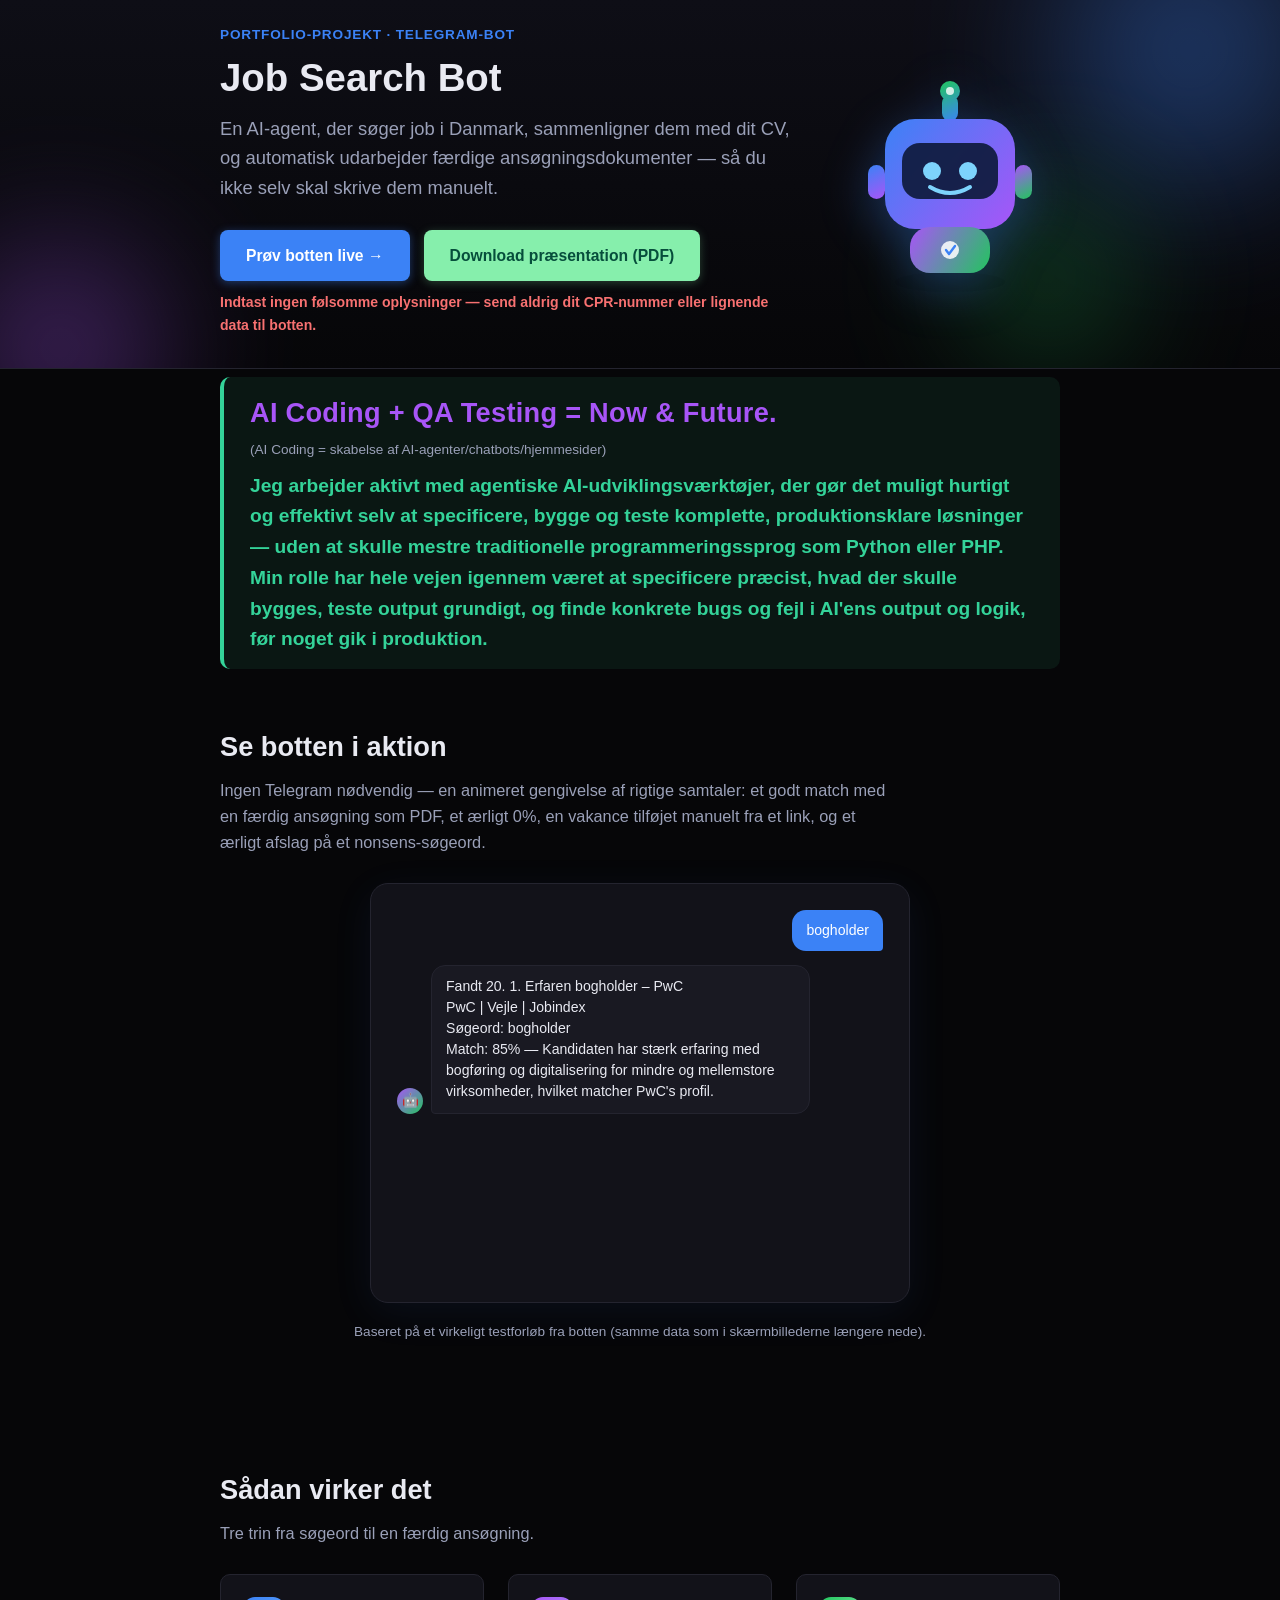
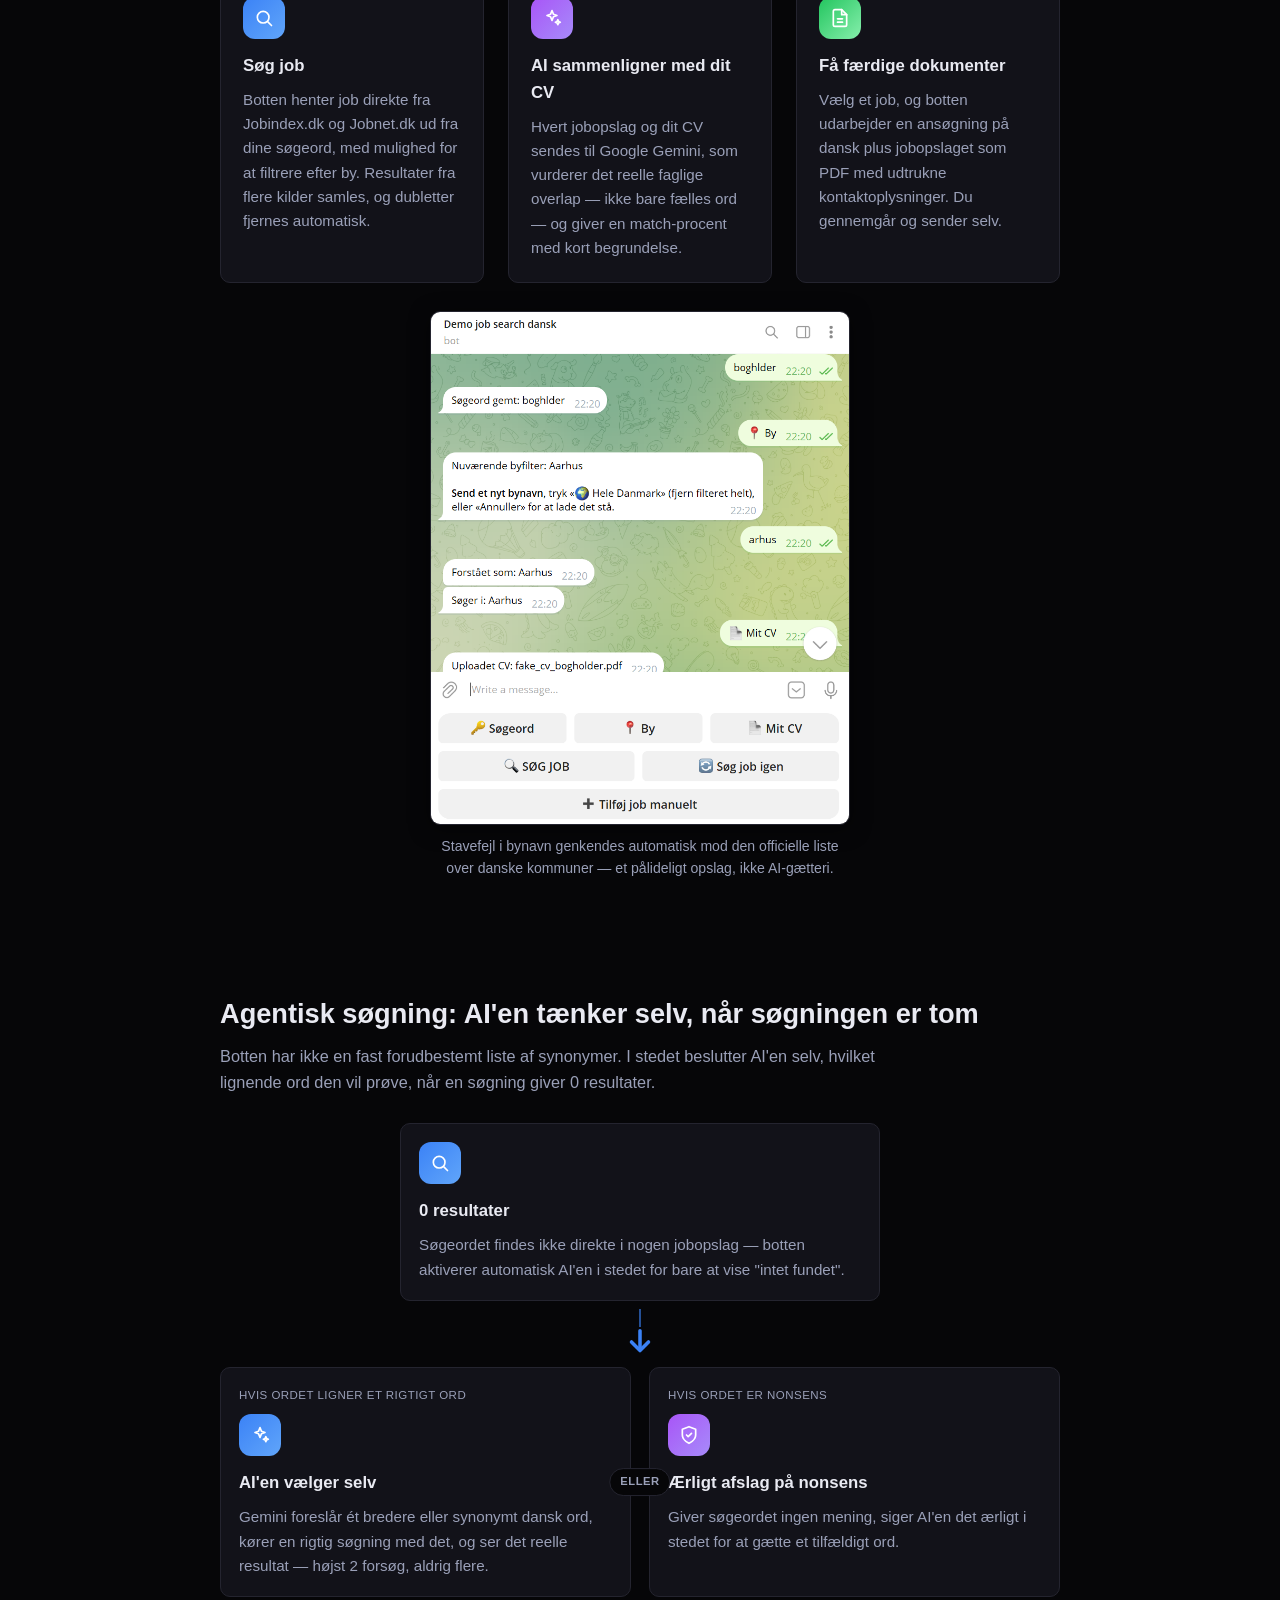
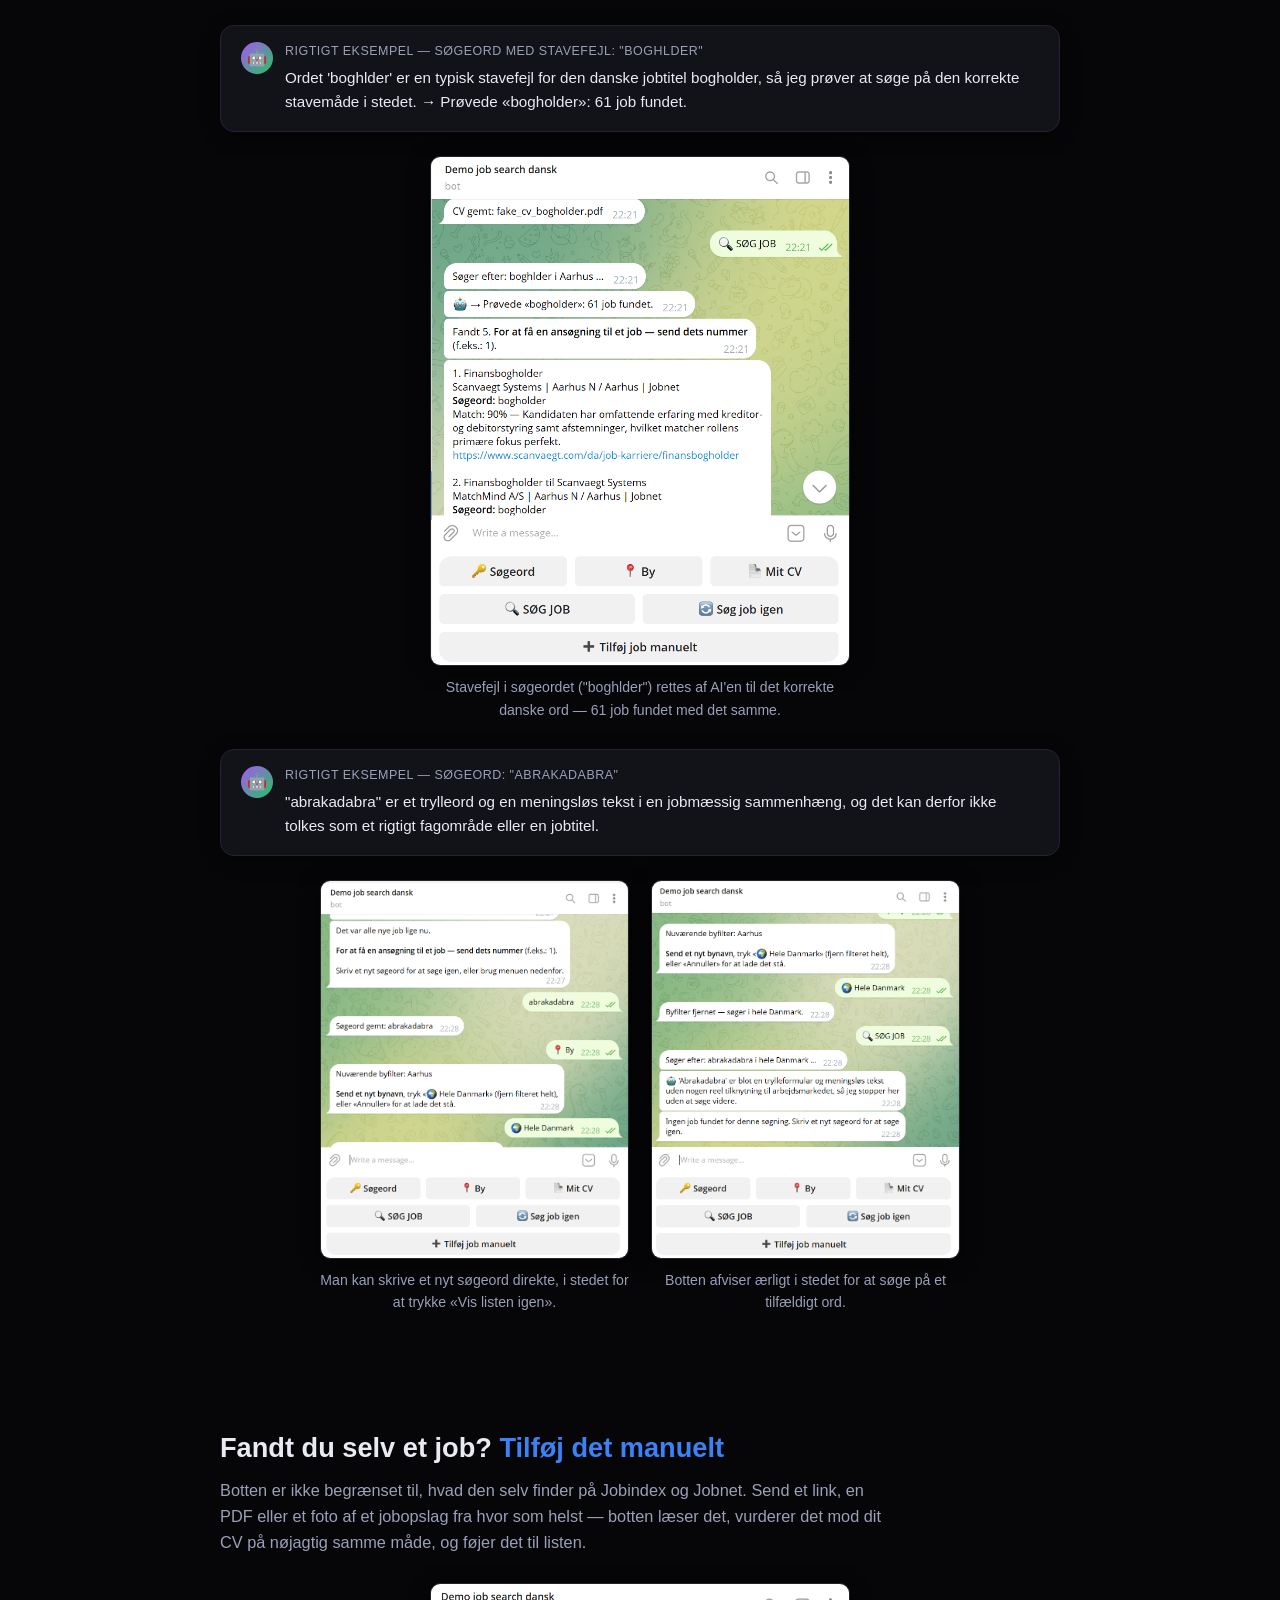
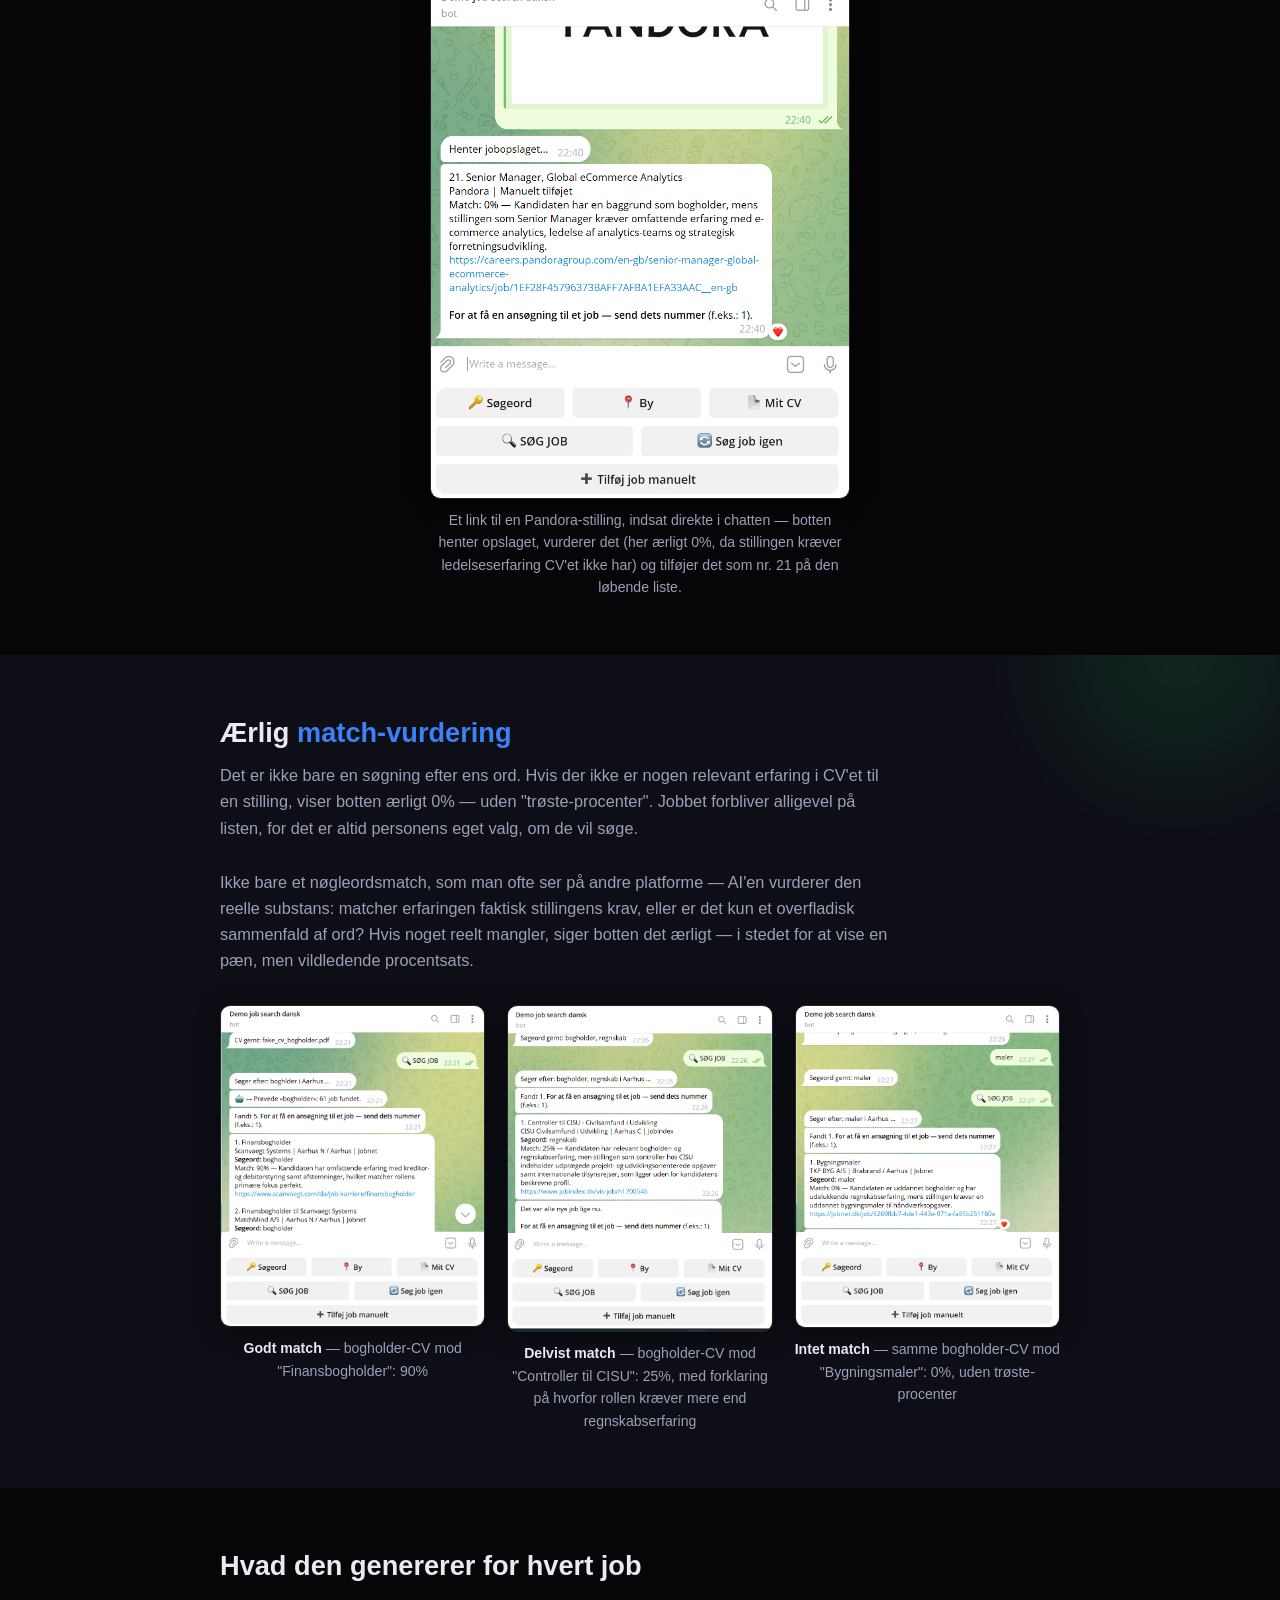
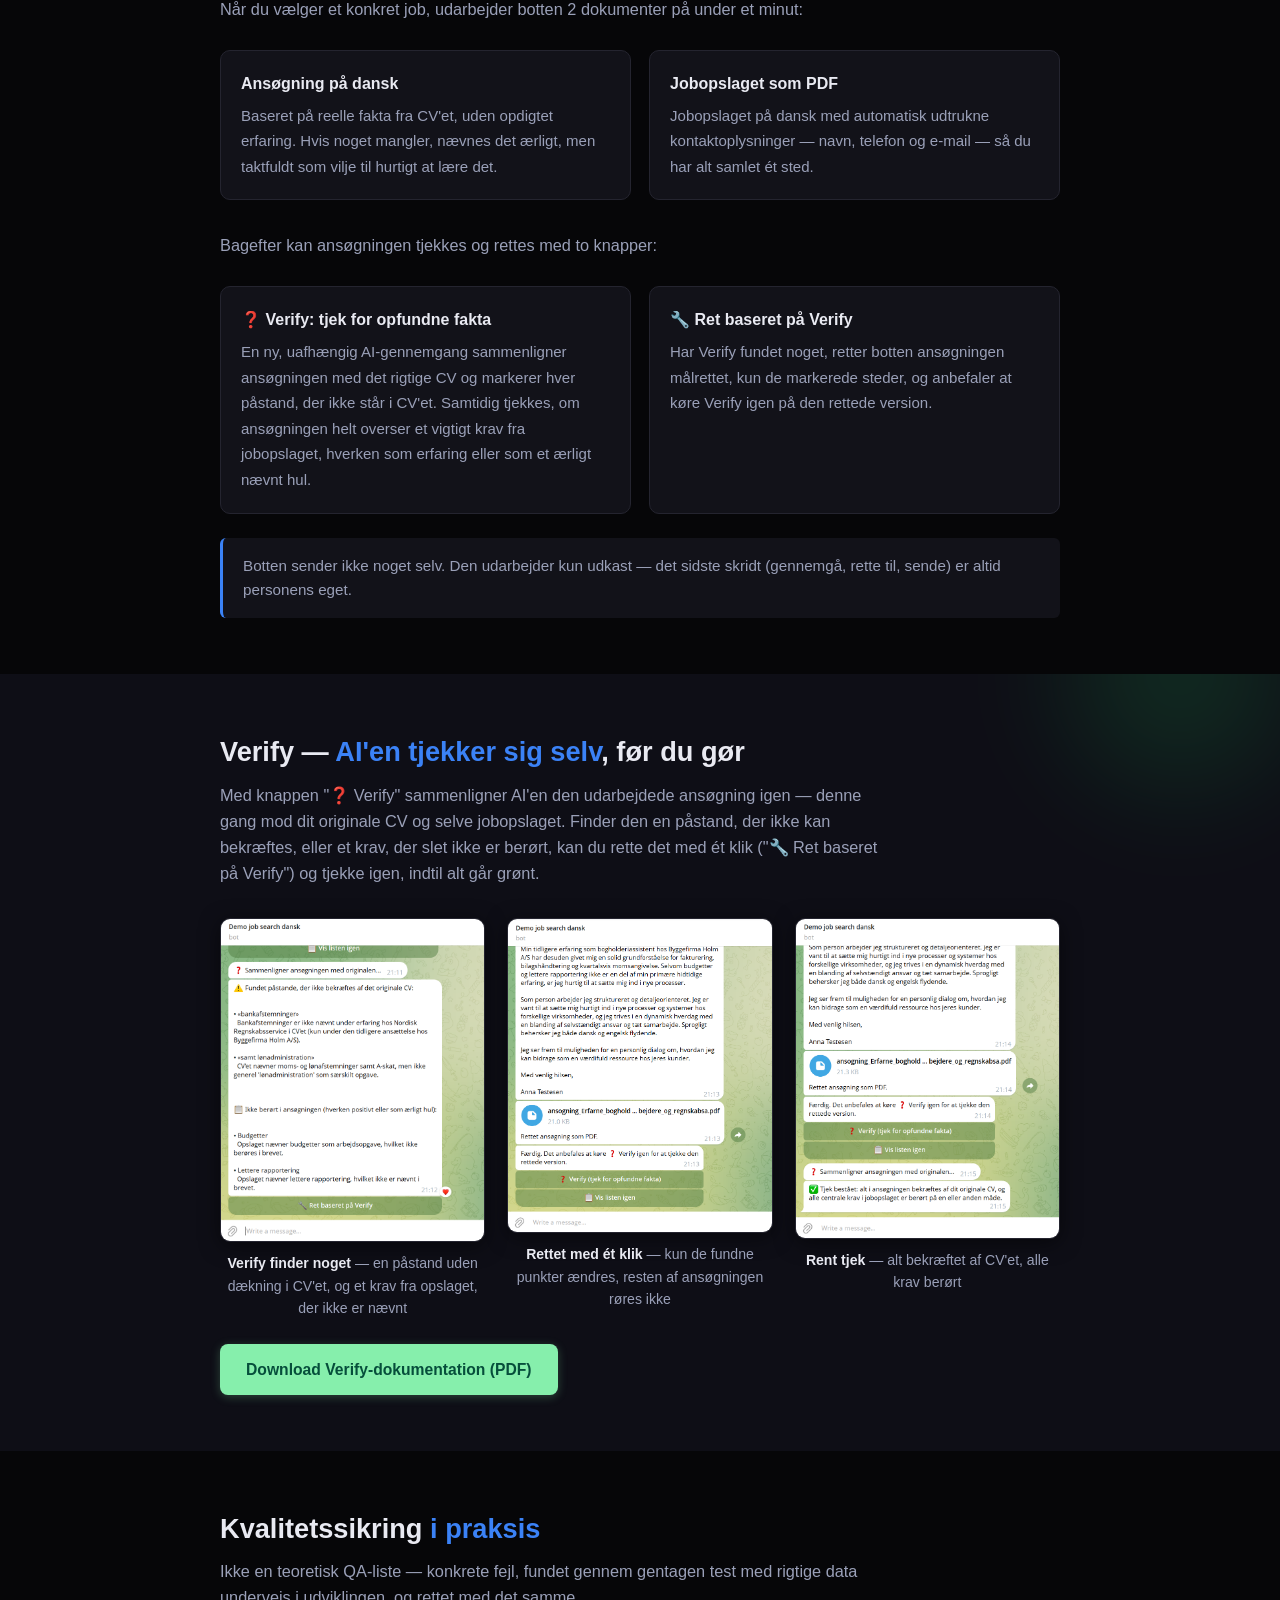
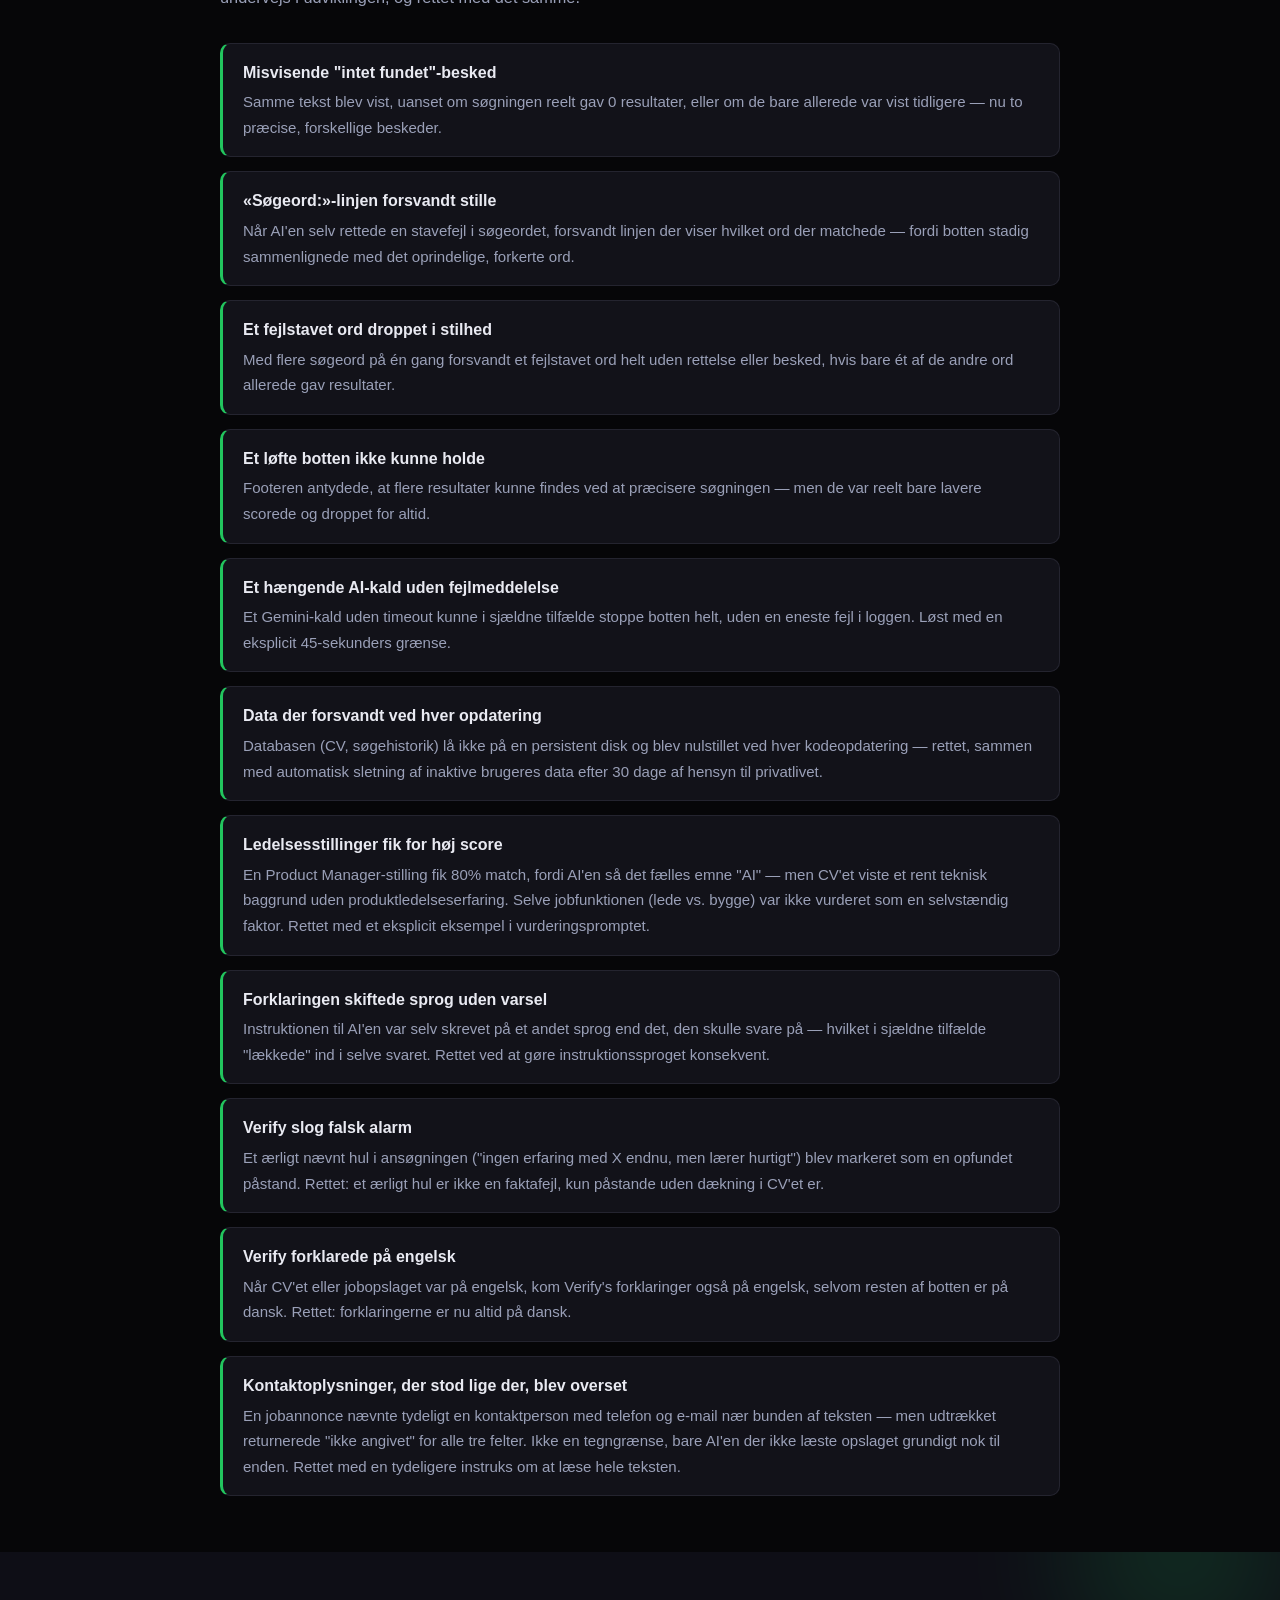
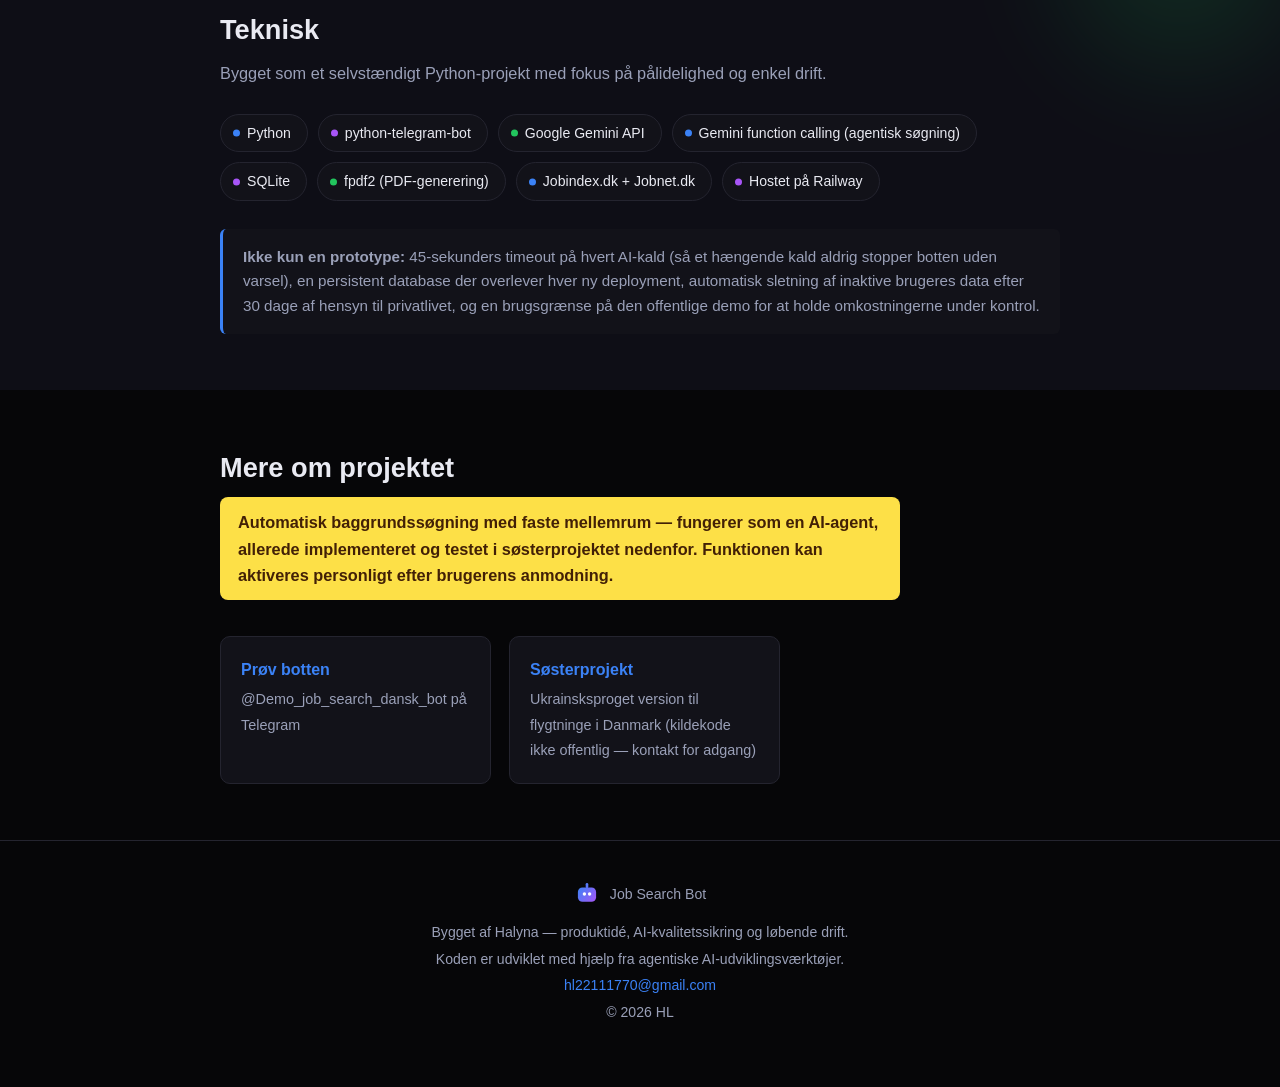
==== index.html @ b4e65268 "Merge pull request #6 from halyna-projects/claude/flyers-demo-widgets-80zj4z Main page: describe Ver" ====
<!DOCTYPE html>
<html lang="da">
<head>
<meta charset="UTF-8">
<meta name="viewport" content="width=device-width, initial-scale=1.0">
<title>Job Search Bot — Telegram-bot til jobsøgning i Danmark</title>
<meta name="description" content="En Telegram-bot der søger job i Danmark, sammenligner dem med dit CV via kunstig intelligens, og udarbejder færdige ansøgningsdokumenter.">
<script data-goatcounter="https://halyna-demo-dk-jobbot.goatcounter.com/count" async src="//gc.zgo.at/count.js"></script>
<style>
  :root {
    --accent: #3b82f6;
    --accent-dark: #60a5fa;
    --accent2: #a855f7;
    --accent3: #22c55e;
    --accent-emerald: #34d399;
    --text: #e9eaf2;
    --muted: #9aa0b8;
    --bg: #060608;
    --bg-alt: #0e0e16;
    --border: #24242f;
    --surface: #121219;
  }
  * { box-sizing: border-box; }
  body {
    margin: 0;
    font-family: -apple-system, BlinkMacSystemFont, "Segoe UI", Roboto, Helvetica, Arial, sans-serif;
    color: var(--text);
    background: var(--bg);
    line-height: 1.6;
  }
  .wrap { max-width: 880px; margin: 0 auto; padding: 0 20px; }

  header.hero {
    position: relative;
    overflow: hidden;
    background: linear-gradient(180deg, var(--bg-alt) 0%, var(--bg) 100%);
    border-bottom: 1px solid var(--border);
    padding: 24px 0 18px;
  }
  .blob {
    position: absolute;
    border-radius: 50%;
    filter: blur(60px);
    opacity: 0.45;
    z-index: 0;
    pointer-events: none;
  }
  .blob-1 {
    width: 420px; height: 420px;
    top: -160px; right: -120px;
    background: radial-gradient(circle, var(--accent) 0%, transparent 70%);
  }
  .blob-2 {
    width: 320px; height: 320px;
    bottom: -140px; left: -100px;
    background: radial-gradient(circle, var(--accent2) 0%, transparent 70%);
  }
  .blob-3 {
    width: 260px; height: 260px;
    top: 40%; right: 8%;
    background: radial-gradient(circle, var(--accent3) 0%, transparent 70%);
    opacity: 0.35;
  }
  .hero-inner {
    position: relative;
    z-index: 1;
    display: flex;
    align-items: center;
    gap: 40px;
    flex-wrap: wrap;
  }
  .hero-text { flex: 1 1 480px; min-width: 0; }
  .hero-mascot { flex: 0 0 220px; display: flex; justify-content: center; }
  .hero-mascot svg { width: 200px; height: auto; filter: drop-shadow(0 12px 24px rgba(59, 130, 246, 0.35)); }
  .eyebrow {
    color: var(--accent);
    font-weight: 600;
    font-size: 0.85rem;
    letter-spacing: 0.06em;
    text-transform: uppercase;
    margin-bottom: 10px;
  }
  h1 {
    font-size: 2.4rem;
    line-height: 1.15;
    margin: 0 0 14px;
  }
  .subtitle {
    font-size: 1.15rem;
    color: var(--muted);
    max-width: 620px;
    margin: 0 0 28px;
  }
  .cta-row { display: flex; gap: 14px; flex-wrap: wrap; }
  .btn {
    display: inline-block;
    padding: 13px 26px;
    border-radius: 8px;
    font-weight: 600;
    text-decoration: none;
    font-size: 0.98rem;
    transition: transform 0.08s ease, box-shadow 0.15s ease;
  }
  .btn-primary {
    background: var(--accent);
    color: #fff;
    box-shadow: 0 2px 10px rgba(59, 130, 246, 0.4);
  }
  .btn-primary:hover { background: var(--accent-dark); transform: translateY(-1px); }
  .btn-secondary {
    background: var(--surface);
    color: var(--text);
    border: 1px solid var(--border);
  }
  .btn-secondary:hover { border-color: var(--accent); color: var(--accent); }
  .btn-pdf {
    background: #86efac;
    color: #064e3b;
    box-shadow: 0 2px 10px rgba(134, 239, 172, 0.25);
  }
  .btn-pdf:hover { background: #6ee7a8; transform: translateY(-1px); }

  .ai-highlight { padding: 8px 0 0; }
  .ai-highlight-box {
    border-left: 4px solid var(--accent-emerald);
    background: rgba(52, 211, 153, 0.08);
    border-radius: 10px;
    padding: 14px 26px;
  }
  .ai-highlight-text {
    color: var(--accent-emerald);
    font-weight: 600;
    font-size: 1.2rem;
    line-height: 1.6;
    margin: 10px 0 0;
  }
  .ai-highlight-formula {
    color: var(--accent2);
    font-weight: 800;
    font-size: 1.7rem;
    letter-spacing: 0.01em;
    margin: 0;
  }
  .ai-highlight-formula-note {
    color: var(--muted);
    font-weight: 500;
    font-size: 0.85rem;
    margin: 4px 0 0;
  }

  section { padding: 56px 0; position: relative; }
  section.alt {
    background: var(--bg-alt);
    position: relative;
    overflow: hidden;
  }
  section.alt::before {
    content: "";
    position: absolute;
    width: 360px; height: 360px;
    top: -180px; right: -80px;
    border-radius: 50%;
    background: radial-gradient(circle, var(--accent3) 0%, transparent 70%);
    opacity: 0.18;
    filter: blur(40px);
    pointer-events: none;
  }
  section.alt > .wrap { position: relative; z-index: 1; }
  h2 {
    font-size: 1.7rem;
    margin: 0 0 8px;
    color: var(--text);
  }
  h2 .accent { color: var(--accent); }
  p.lead {
    color: var(--muted);
    font-size: 1.02rem;
    max-width: 680px;
    margin: 0 0 28px;
  }

  .steps {
    display: grid;
    grid-template-columns: repeat(3, 1fr);
    gap: 24px;
    margin-top: 8px;
  }
  .step {
    background: var(--surface);
    border: 1px solid var(--border);
    border-radius: 10px;
    padding: 22px;
  }
  .step {
    transition: transform 0.15s ease, box-shadow 0.15s ease;
  }
  .step:hover { transform: translateY(-3px); box-shadow: 0 10px 28px rgba(59,130,246,0.15); }
  .step .num {
    display: inline-flex;
    align-items: center;
    justify-content: center;
    width: 42px; height: 42px;
    border-radius: 12px;
    color: #fff;
    margin-bottom: 14px;
  }
  .step .num svg { width: 20px; height: 20px; }
  .step:nth-child(1) .num { background: linear-gradient(135deg, var(--accent), #60a5fa); }
  .step:nth-child(2) .num { background: linear-gradient(135deg, var(--accent2), #a78bfa); }
  .step:nth-child(3) .num { background: linear-gradient(135deg, var(--accent3), #86efac); }
  .step h3 { margin: 0 0 8px; font-size: 1.05rem; }
  .step p { margin: 0; color: var(--muted); font-size: 0.95rem; }

  .shots {
    display: grid;
    grid-template-columns: repeat(3, 1fr);
    gap: 22px;
    margin-top: 32px;
  }
  .shots-2 {
    display: grid;
    grid-template-columns: repeat(2, 1fr);
    gap: 22px;
    max-width: 640px;
    margin: 24px auto 0;
  }
  figure { margin: 0; }
  figure img {
    width: 100%;
    display: block;
    border-radius: 10px;
    border: 1px solid var(--border);
    box-shadow: 0 4px 20px rgba(0,0,0,0.5);
  }
  figcaption {
    margin-top: 10px;
    font-size: 0.88rem;
    color: var(--muted);
    text-align: center;
  }
  figcaption strong { color: var(--text); }

  .docs-list {
    list-style: none;
    padding: 0;
    margin: 0;
    display: grid;
    grid-template-columns: repeat(2, 1fr);
    gap: 18px;
  }
  .docs-list li {
    background: var(--surface);
    border: 1px solid var(--border);
    border-radius: 10px;
    padding: 20px;
  }
  .docs-list li strong { display: block; margin-bottom: 6px; }
  .docs-list li span { color: var(--muted); font-size: 0.94rem; }

  .note {
    background: var(--surface);
    border-left: 3px solid var(--accent);
    border-radius: 6px;
    padding: 16px 20px;
    color: var(--muted);
    font-size: 0.95rem;
    margin-top: 24px;
  }

  .qa-list {
    list-style: none;
    padding: 0;
    margin: 32px 0 0;
    display: flex;
    flex-direction: column;
    gap: 14px;
  }
  .qa-list li {
    background: var(--surface);
    border: 1px solid var(--border);
    border-left: 3px solid var(--accent3);
    border-radius: 10px;
    padding: 16px 20px;
  }
  .qa-list li strong { display: block; margin-bottom: 4px; }
  .qa-list li span { color: var(--muted); font-size: 0.94rem; }

  .stack {
    display: flex;
    flex-wrap: wrap;
    gap: 10px;
    margin-top: 20px;
  }
  .pill {
    background: var(--surface);
    border: 1px solid var(--border);
    border-radius: 999px;
    padding: 7px 16px;
    font-size: 0.88rem;
    color: var(--text);
    position: relative;
    padding-left: 26px;
  }
  .pill::before {
    content: "";
    position: absolute;
    left: 12px; top: 50%;
    width: 7px; height: 7px;
    border-radius: 50%;
    transform: translateY(-50%);
    background: var(--accent);
  }
  .stack .pill:nth-child(3n+2)::before { background: var(--accent2); }
  .stack .pill:nth-child(3n)::before { background: var(--accent3); }

  .links-grid {
    display: grid;
    grid-template-columns: repeat(3, 1fr);
    gap: 18px;
    margin-top: 8px;
  }
  .links-grid.links-grid-2 {
    grid-template-columns: repeat(2, 1fr);
    max-width: 560px;
  }
  .link-card {
    display: block;
    background: var(--surface);
    border: 1px solid var(--border);
    border-radius: 10px;
    padding: 20px;
    text-decoration: none;
    color: var(--text);
    transition: border-color 0.15s ease, transform 0.08s ease;
  }
  .link-card:hover { border-color: var(--accent); transform: translateY(-2px); }
  .link-card strong { display: block; margin-bottom: 4px; color: var(--accent); }
  .link-card span { color: var(--muted); font-size: 0.9rem; }

  footer {
    padding: 40px 0 60px;
    color: var(--muted);
    font-size: 0.88rem;
    text-align: center;
    border-top: 1px solid var(--border);
  }
  footer a { color: var(--accent); text-decoration: none; }
  footer p { margin: 4px 0; }
  .footer-mascot {
    display: flex;
    align-items: center;
    justify-content: center;
    gap: 10px;
    margin-bottom: 14px;
  }
  .footer-mascot svg { width: 26px; height: 26px; }

  .agent-flow-branch { margin-top: 8px; }
  .agent-flow-branch .step { padding: 18px; }
  .agent-flow-branch .step.trigger { max-width: 480px; margin: 0 auto; }
  .branch-connector {
    display: flex;
    flex-direction: column;
    align-items: center;
    gap: 0;
    padding: 8px 0;
    color: var(--accent);
  }
  .branch-connector .line {
    width: 2px;
    height: 18px;
    background: var(--accent);
    opacity: 0.6;
  }
  .branch-connector svg {
    width: 34px;
    height: 34px;
    margin-top: -2px;
  }
  .branch-row {
    display: grid;
    grid-template-columns: repeat(2, 1fr);
    gap: 18px;
    position: relative;
  }
  .branch-row::before {
    content: "eller";
    position: absolute;
    top: 50%;
    left: 50%;
    transform: translate(-50%, -50%);
    background: var(--bg);
    color: var(--muted);
    font-size: 0.7rem;
    font-weight: 700;
    text-transform: uppercase;
    letter-spacing: 0.05em;
    padding: 4px 10px;
    border: 1px solid var(--border);
    border-radius: 999px;
    z-index: 1;
  }
  .branch-tag {
    display: block;
    font-size: 0.72rem;
    color: var(--muted);
    text-transform: uppercase;
    letter-spacing: 0.04em;
    margin-bottom: 10px;
  }
  @media (max-width: 720px) {
    .branch-row::before { display: none; }
  }
  .bot-bubble {
    display: flex;
    align-items: flex-start;
    gap: 12px;
    background: var(--surface);
    border: 1px solid var(--border);
    border-radius: 14px;
    padding: 16px 20px;
    margin-top: 28px;
    box-shadow: 0 4px 20px rgba(0,0,0,0.4);
  }
  .bot-bubble .avatar {
    flex: 0 0 32px;
    width: 32px; height: 32px;
    border-radius: 50%;
    background: linear-gradient(135deg, var(--accent2), var(--accent3));
    display: flex;
    align-items: center;
    justify-content: center;
    font-size: 1rem;
  }
  .bot-bubble p {
    margin: 0;
    font-size: 0.95rem;
    color: var(--text);
  }
  .bot-bubble .label {
    display: block;
    font-size: 0.78rem;
    color: var(--muted);
    margin-bottom: 4px;
    text-transform: uppercase;
    letter-spacing: 0.04em;
  }

  .chat-demo {
    background: var(--surface);
    border: 1px solid var(--border);
    border-radius: 18px;
    padding: 26px;
    max-width: 540px;
    margin: 0 auto;
    height: 420px;
    overflow-y: auto;
    scroll-behavior: smooth;
    box-shadow: 0 10px 40px rgba(59,130,246,0.08);
  }
  .chat-demo .msg-row {
    display: flex;
    margin-bottom: 14px;
    opacity: 0;
    transform: translateY(8px);
    animation: msgIn 0.35s ease forwards;
  }
  @keyframes msgIn {
    to { opacity: 1; transform: translateY(0); }
  }
  .chat-demo .msg-row.user { justify-content: flex-end; }
  .chat-demo .msg-row.bot { justify-content: flex-start; align-items: flex-end; gap: 8px; }
  .chat-demo .msg-avatar {
    flex: 0 0 26px;
    width: 26px; height: 26px;
    border-radius: 50%;
    background: linear-gradient(135deg, var(--accent2), var(--accent3));
    display: flex;
    align-items: center;
    justify-content: center;
    font-size: 0.85rem;
  }
  .chat-demo .bubble {
    max-width: 78%;
    padding: 10px 14px;
    border-radius: 14px;
    font-size: 0.88rem;
    line-height: 1.5;
    white-space: pre-line;
  }
  .chat-demo .msg-row.user .bubble {
    background: var(--accent);
    color: #fff;
    border-bottom-right-radius: 4px;
  }
  .chat-demo .msg-row.bot .bubble {
    background: #191922;
    border: 1px solid var(--border);
    color: var(--text);
    border-bottom-left-radius: 4px;
  }
  .chat-demo .typing .bubble {
    display: flex;
    gap: 4px;
    align-items: center;
    padding: 12px 16px;
  }
  .chat-demo .typing .dot {
    width: 6px; height: 6px;
    border-radius: 50%;
    background: var(--muted);
    animation: dotPulse 1.1s infinite ease-in-out;
  }
  .chat-demo .typing .dot:nth-child(2) { animation-delay: 0.15s; }
  .chat-demo .typing .dot:nth-child(3) { animation-delay: 0.3s; }
  @keyframes dotPulse {
    0%, 60%, 100% { opacity: 0.3; transform: scale(0.8); }
    30% { opacity: 1; transform: scale(1); }
  }
  .chat-demo-caption {
    text-align: center;
    color: var(--muted);
    font-size: 0.85rem;
    margin-top: 18px;
  }
  .chat-demo .file-card {
    display: flex;
    align-items: center;
    gap: 10px;
    padding: 8px 10px;
    border-radius: 10px;
    background: rgba(59,130,246,0.1);
  }
  .chat-demo .file-card + .file-card { margin-top: 8px; }
  .chat-demo .file-icon {
    flex: 0 0 30px;
    width: 30px; height: 30px;
    border-radius: 8px;
    background: var(--accent);
    color: #fff;
    display: flex;
    align-items: center;
    justify-content: center;
    font-size: 0.95rem;
  }
  .chat-demo .file-name { font-size: 0.8rem; font-weight: 600; color: var(--text); }
  .chat-demo .file-caption { font-size: 0.74rem; color: var(--muted); margin-top: 2px; }

  @media (max-width: 720px) {
    h1 { font-size: 1.9rem; }
    .steps, .shots, .shots-2, .docs-list, .links-grid, .branch-row { grid-template-columns: 1fr; }
    .links-grid.links-grid-2 { grid-template-columns: 1fr; }
    .hero-inner { justify-content: center; text-align: center; }
    .hero-mascot { flex-basis: 140px; order: -1; }
    .hero-mascot svg { width: 130px; }
    .subtitle { margin-left: auto; margin-right: auto; }
    .cta-row { justify-content: center; }
  }
</style>
</head>
<body>

<header class="hero">
  <div class="blob blob-1"></div>
  <div class="blob blob-2"></div>
  <div class="blob blob-3"></div>
  <div class="wrap hero-inner">
    <div class="hero-text">
      <div class="eyebrow">Portfolio-projekt · Telegram-bot</div>
      <h1>Job Search Bot</h1>
      <p class="subtitle">
        En AI-agent, der søger job i Danmark, sammenligner dem med dit CV, og automatisk
        udarbejder færdige ansøgningsdokumenter — så du ikke selv skal skrive dem manuelt.
      </p>
      <div class="cta-row">
        <a class="btn btn-primary" href="https://t.me/Demo_job_search_dansk_bot" target="_blank" rel="noopener">Prøv botten live →</a>
        <a class="btn btn-pdf" href="assets/job-search-bot-presentation.pdf" target="_blank" rel="noopener">Download præsentation (PDF)</a>
      </div>
      <p style="margin-top: 10px; font-size: 0.88rem; color: #f87171; font-weight: 600;">Indtast ingen følsomme oplysninger — send aldrig dit CPR-nummer eller lignende data til botten.</p>
    </div>
    <div class="hero-mascot">
      <svg viewBox="0 0 200 220" fill="none" xmlns="http://www.w3.org/2000/svg">
        <ellipse cx="100" cy="205" rx="55" ry="10" fill="#000" opacity="0.06"/>
        <rect x="92" y="18" width="16" height="26" rx="8" fill="url(#antenna)"/>
        <circle cx="100" cy="14" r="10" fill="url(#antenna)"/>
        <circle cx="100" cy="14" r="4" fill="#fff" opacity="0.8"/>
        <rect x="35" y="42" width="130" height="110" rx="30" fill="url(#head)"/>
        <rect x="52" y="66" width="96" height="56" rx="18" fill="#0f1b3d" opacity="0.92"/>
        <circle cx="82" cy="94" r="9" fill="#7dd3fc"/>
        <circle cx="118" cy="94" r="9" fill="#7dd3fc"/>
        <path d="M80 110 Q100 122 120 110" stroke="#7dd3fc" stroke-width="4" stroke-linecap="round" fill="none"/>
        <rect x="18" y="88" width="17" height="34" rx="8.5" fill="url(#armL)"/>
        <rect x="165" y="88" width="17" height="34" rx="8.5" fill="url(#armR)"/>
        <rect x="60" y="150" width="80" height="46" rx="20" fill="url(#body)"/>
        <circle cx="100" cy="173" r="9" fill="#ffffff" opacity="0.85"/>
        <path d="M96 173 l3 4 l6 -8" stroke="#3b82f6" stroke-width="2.4" stroke-linecap="round" stroke-linejoin="round" fill="none"/>
        <defs>
          <linearGradient id="head" x1="35" y1="42" x2="165" y2="152" gradientUnits="userSpaceOnUse">
            <stop stop-color="#3b82f6"/>
            <stop offset="1" stop-color="#a855f7"/>
          </linearGradient>
          <linearGradient id="body" x1="60" y1="150" x2="140" y2="196" gradientUnits="userSpaceOnUse">
            <stop stop-color="#a855f7"/>
            <stop offset="1" stop-color="#22c55e"/>
          </linearGradient>
          <linearGradient id="antenna" x1="90" y1="4" x2="110" y2="44" gradientUnits="userSpaceOnUse">
            <stop stop-color="#22c55e"/>
            <stop offset="1" stop-color="#3b82f6"/>
          </linearGradient>
          <linearGradient id="armL" x1="18" y1="88" x2="35" y2="122" gradientUnits="userSpaceOnUse">
            <stop stop-color="#3b82f6"/>
            <stop offset="1" stop-color="#a855f7"/>
          </linearGradient>
          <linearGradient id="armR" x1="165" y1="88" x2="182" y2="122" gradientUnits="userSpaceOnUse">
            <stop stop-color="#a855f7"/>
            <stop offset="1" stop-color="#22c55e"/>
          </linearGradient>
        </defs>
      </svg>
    </div>
  </div>
</header>

<section class="ai-highlight">
  <div class="wrap">
    <div class="ai-highlight-box">
      <p class="ai-highlight-formula">AI Coding + QA Testing = Now &amp; Future.</p>
      <p class="ai-highlight-formula-note">(AI Coding = skabelse af AI-agenter/chatbots/hjemmesider)</p>
      <p class="ai-highlight-text">
        Jeg arbejder aktivt med agentiske AI-udviklingsværktøjer, der gør det muligt hurtigt og
        effektivt selv at specificere, bygge og teste komplette, produktionsklare løsninger — uden at skulle mestre
        traditionelle programmeringssprog som Python eller PHP. Min rolle har hele vejen igennem
        været at specificere præcist, hvad der skulle bygges, teste output grundigt, og finde
        konkrete bugs og fejl i AI'ens output og logik, før noget gik i produktion.
      </p>
    </div>
  </div>
</section>

<section>
  <div class="wrap">
    <h2>Se botten i aktion</h2>
    <p class="lead">
      Ingen Telegram nødvendig — en animeret gengivelse af rigtige samtaler: et godt match med
      en færdig ansøgning som PDF, et ærligt 0%, en vakance tilføjet manuelt fra et link, og
      et ærligt afslag på et nonsens-søgeord.
    </p>
    <div class="chat-demo" id="chatDemo"></div>
    <p class="chat-demo-caption">Baseret på et virkeligt testforløb fra botten (samme data som i skærmbillederne længere nede).</p>
  </div>
</section>

<section>
  <div class="wrap">
    <h2>Sådan virker det</h2>
    <p class="lead">Tre trin fra søgeord til en færdig ansøgning.</p>
    <div class="steps">
      <div class="step">
        <div class="num"><svg viewBox="0 0 24 24" fill="none" stroke="#fff" stroke-width="2" stroke-linecap="round" stroke-linejoin="round"><circle cx="11" cy="11" r="7"/><line x1="21" y1="21" x2="16.65" y2="16.65"/></svg></div>
        <h3>Søg job</h3>
        <p>Botten henter job direkte fra Jobindex.dk og Jobnet.dk ud fra dine søgeord, med mulighed for at filtrere efter by. Resultater fra flere kilder samles, og dubletter fjernes automatisk.</p>
      </div>
      <div class="step">
        <div class="num"><svg viewBox="0 0 24 24" fill="none" stroke="#fff" stroke-width="2" stroke-linecap="round" stroke-linejoin="round"><path d="M12 3l1.8 4.6L18 9l-4.2 1.4L12 15l-1.8-4.6L6 9l4.2-1.4L12 3z"/><path d="M19 14l.9 2.1L22 17l-2.1.9L19 20l-.9-2.1L16 17l2.1-.9L19 14z"/></svg></div>
        <h3>AI sammenligner med dit CV</h3>
        <p>Hvert jobopslag og dit CV sendes til Google Gemini, som vurderer det reelle faglige overlap — ikke bare fælles ord — og giver en match-procent med kort begrundelse.</p>
      </div>
      <div class="step">
        <div class="num"><svg viewBox="0 0 24 24" fill="none" stroke="#fff" stroke-width="2" stroke-linecap="round" stroke-linejoin="round"><path d="M14 2H6a2 2 0 0 0-2 2v16a2 2 0 0 0 2 2h12a2 2 0 0 0 2-2V8z"/><polyline points="14 2 14 8 20 8"/><line x1="9" y1="13" x2="15" y2="13"/><line x1="9" y1="17" x2="15" y2="17"/></svg></div>
        <h3>Få færdige dokumenter</h3>
        <p>Vælg et job, og botten udarbejder en ansøgning på dansk plus jobopslaget som PDF med udtrukne kontaktoplysninger. Du gennemgår og sender selv.</p>
      </div>
    </div>
    <figure style="max-width: 420px; margin: 28px auto 0;">
      <img src="assets/city-typo-example.png" alt="Skærmbillede: bynavnet 'Arhus' (stavefejl) genkendes automatisk som Aarhus">
      <figcaption>Stavefejl i bynavn genkendes automatisk mod den officielle liste over danske kommuner — et pålideligt opslag, ikke AI-gætteri.</figcaption>
    </figure>
  </div>
</section>

<section>
  <div class="wrap">
    <h2>Agentisk søgning: AI'en tænker selv, når søgningen er tom</h2>
    <p class="lead">
      Botten har ikke en fast forudbestemt liste af synonymer. I stedet beslutter AI'en selv,
      hvilket lignende ord den vil prøve, når en søgning giver 0 resultater.
    </p>
    <div class="agent-flow-branch">
      <div class="step trigger">
        <div class="num"><svg viewBox="0 0 24 24" fill="none" stroke="#fff" stroke-width="2" stroke-linecap="round" stroke-linejoin="round"><circle cx="11" cy="11" r="7"/><line x1="21" y1="21" x2="16.65" y2="16.65"/></svg></div>
        <h3>0 resultater</h3>
        <p>Søgeordet findes ikke direkte i nogen jobopslag — botten aktiverer automatisk AI'en i stedet for bare at vise "intet fundet".</p>
      </div>
      <div class="branch-connector"><div class="line"></div><svg viewBox="0 0 24 24" fill="none" stroke="currentColor" stroke-width="2.5" stroke-linecap="round" stroke-linejoin="round"><path d="M12 4v13"/><path d="M6 12l6 6 6-6"/></svg></div>
      <div class="branch-row">
        <div class="step">
          <span class="branch-tag">hvis ordet ligner et rigtigt ord</span>
          <div class="num"><svg viewBox="0 0 24 24" fill="none" stroke="#fff" stroke-width="2" stroke-linecap="round" stroke-linejoin="round"><path d="M12 3l1.8 4.6L18 9l-4.2 1.4L12 15l-1.8-4.6L6 9l4.2-1.4L12 3z"/><path d="M19 14l.9 2.1L22 17l-2.1.9L19 20l-.9-2.1L16 17l2.1-.9L19 14z"/></svg></div>
          <h3>AI'en vælger selv</h3>
          <p>Gemini foreslår ét bredere eller synonymt dansk ord, kører en rigtig søgning med det, og ser det reelle resultat — højst 2 forsøg, aldrig flere.</p>
        </div>
        <div class="step">
          <span class="branch-tag">hvis ordet er nonsens</span>
          <div class="num"><svg viewBox="0 0 24 24" fill="none" stroke="#fff" stroke-width="2" stroke-linecap="round" stroke-linejoin="round"><path d="M12 22s8-4 8-10V5l-8-3-8 3v7c0 6 8 10 8 10z"/><path d="M9 12l2 2 4-4"/></svg></div>
          <h3>Ærligt afslag på nonsens</h3>
          <p>Giver søgeordet ingen mening, siger AI'en det ærligt i stedet for at gætte et tilfældigt ord.</p>
        </div>
      </div>
    </div>
    <div class="bot-bubble">
      <div class="avatar">🤖</div>
      <p>
        <span class="label">Rigtigt eksempel — søgeord med stavefejl: "boghlder"</span>
        Ordet 'boghlder' er en typisk stavefejl for den danske jobtitel bogholder, så jeg prøver at
        søge på den korrekte stavemåde i stedet. → Prøvede «bogholder»: 61 job fundet.
      </p>
    </div>
    <figure style="max-width: 420px; margin: 24px auto 0;">
      <img src="assets/agentic-typo-example.png" alt="Skærmbillede: søgeordet 'boghlder' rettes automatisk til 'bogholder' af AI'en, 61 job fundet">
      <figcaption>Stavefejl i søgeordet ("boghlder") rettes af AI'en til det korrekte danske ord — 61 job fundet med det samme.</figcaption>
    </figure>
    <div class="bot-bubble">
      <div class="avatar">🤖</div>
      <p>
        <span class="label">Rigtigt eksempel — søgeord: "abrakadabra"</span>
        "abrakadabra" er et trylleord og en meningsløs tekst i en jobmæssig sammenhæng, og det kan
        derfor ikke tolkes som et rigtigt fagområde eller en jobtitel.
      </p>
    </div>
    <div class="shots-2">
      <figure>
        <img src="assets/agentic-sq-example-1.png" alt="Skærmbillede: søgeordet 'abrakadabra' skrives direkte efter «Hvad nu?», i stedet for at trykke Vis listen igen">
        <figcaption>Man kan skrive et nyt søgeord direkte, i stedet for at trykke «Vis listen igen».</figcaption>
      </figure>
      <figure>
        <img src="assets/agentic-sq-example-2.png" alt="Skærmbillede: botten afviser 'abrakadabra' ærligt i stedet for at gætte et tilfældigt ord">
        <figcaption>Botten afviser ærligt i stedet for at søge på et tilfældigt ord.</figcaption>
      </figure>
    </div>
  </div>
</section>

<section>
  <div class="wrap">
    <h2>Fandt du selv et job? <span class="accent">Tilføj det manuelt</span></h2>
    <p class="lead">
      Botten er ikke begrænset til, hvad den selv finder på Jobindex og Jobnet. Send et link, en
      PDF eller et foto af et jobopslag fra hvor som helst — botten læser det, vurderer det mod
      dit CV på nøjagtig samme måde, og føjer det til listen.
    </p>
    <figure style="max-width: 420px; margin: 0 auto;">
      <img src="assets/manual-vacancy-example.png" alt="Skærmbillede: et link til en Pandora-stilling tilføjet manuelt, vurderet til 0% match med forklaring om manglende ledelseserfaring">
      <figcaption>Et link til en Pandora-stilling, indsat direkte i chatten — botten henter opslaget, vurderer det (her ærligt 0%, da stillingen kræver ledelseserfaring CV'et ikke har) og tilføjer det som nr. 21 på den løbende liste.</figcaption>
    </figure>
  </div>
</section>

<section class="alt">
  <div class="wrap">
    <h2>Ærlig <span class="accent">match-vurdering</span></h2>
    <p class="lead">
      Det er ikke bare en søgning efter ens ord. Hvis der ikke er nogen relevant erfaring i CV'et
      til en stilling, viser botten ærligt 0% — uden "trøste-procenter". Jobbet forbliver alligevel
      på listen, for det er altid personens eget valg, om de vil søge.
    </p>
    <p class="lead">
      Ikke bare et nøgleordsmatch, som man ofte ser på andre platforme — AI'en vurderer den reelle
      substans: matcher erfaringen faktisk stillingens krav, eller er det kun et overfladisk
      sammenfald af ord? Hvis noget reelt mangler, siger botten det ærligt — i stedet for at vise en
      pæn, men vildledende procentsats.
    </p>
    <div class="shots">
      <figure>
        <img src="assets/match-positive-v2.png" alt="Eksempel på positivt match: bogholder-CV mod Finansbogholder-stilling, 90%">
        <figcaption><strong>Godt match</strong> — bogholder-CV mod "Finansbogholder": 90%</figcaption>
      </figure>
      <figure>
        <img src="assets/match-partial-v2.png" alt="Eksempel på delvist match: bogholder-CV mod Controller-stilling, 25%">
        <figcaption><strong>Delvist match</strong> — bogholder-CV mod "Controller til CISU": 25%, med forklaring på hvorfor rollen kræver mere end regnskabserfaring</figcaption>
      </figure>
      <figure>
        <img src="assets/match-zero-v2.png" alt="Eksempel på intet match: bogholder-CV mod bygningsmaler-stilling, 0%">
        <figcaption><strong>Intet match</strong> — samme bogholder-CV mod "Bygningsmaler": 0%, uden trøste-procenter</figcaption>
      </figure>
    </div>
  </div>
</section>

<section>
  <div class="wrap">
    <h2>Hvad den genererer for hvert job</h2>
    <p class="lead">Når du vælger et konkret job, udarbejder botten 2 dokumenter på under et minut:</p>
    <ul class="docs-list">
      <li>
        <strong>Ansøgning på dansk</strong>
        <span>Baseret på reelle fakta fra CV'et, uden opdigtet erfaring. Hvis noget mangler, nævnes det ærligt, men taktfuldt som vilje til hurtigt at lære det.</span>
      </li>
      <li>
        <strong>Jobopslaget som PDF</strong>
        <span>Jobopslaget på dansk med automatisk udtrukne kontaktoplysninger — navn, telefon og e-mail — så du har alt samlet ét sted.</span>
      </li>
    </ul>
    <p class="lead" style="margin-top: 32px;">Bagefter kan ansøgningen tjekkes og rettes med to knapper:</p>
    <ul class="docs-list">
      <li>
        <strong>❓ Verify: tjek for opfundne fakta</strong>
        <span>En ny, uafhængig AI-gennemgang sammenligner ansøgningen med det rigtige CV og markerer hver påstand, der ikke står i CV'et. Samtidig tjekkes, om ansøgningen helt overser et vigtigt krav fra jobopslaget, hverken som erfaring eller som et ærligt nævnt hul.</span>
      </li>
      <li>
        <strong>🔧 Ret baseret på Verify</strong>
        <span>Har Verify fundet noget, retter botten ansøgningen målrettet, kun de markerede steder, og anbefaler at køre Verify igen på den rettede version.</span>
      </li>
    </ul>
    <div class="note">
      Botten sender ikke noget selv. Den udarbejder kun udkast — det sidste skridt (gennemgå, rette til, sende) er altid personens eget.
    </div>
  </div>
</section>

<section class="alt">
  <div class="wrap">
    <h2>Verify — <span class="accent">AI'en tjekker sig selv</span>, før du gør</h2>
    <p class="lead">
      Med knappen "❓ Verify" sammenligner AI'en den udarbejdede ansøgning igen — denne gang mod dit
      originale CV og selve jobopslaget. Finder den en påstand, der ikke kan bekræftes, eller et krav,
      der slet ikke er berørt, kan du rette det med ét klik ("🔧 Ret baseret på Verify") og tjekke
      igen, indtil alt går grønt.
    </p>
    <div class="shots">
      <figure>
        <img src="assets/verify-issues-found.png" alt="Verify-resultat: fundet en påstand, der ikke bekræftes af CV'et, og et krav, der ikke er berørt">
        <figcaption><strong>Verify finder noget</strong> — en påstand uden dækning i CV'et, og et krav fra opslaget, der ikke er nævnt</figcaption>
      </figure>
      <figure>
        <img src="assets/verify-fixed.png" alt="Rettet ansøgning leveret som PDF efter at have trykket på Ret baseret på Verify">
        <figcaption><strong>Rettet med ét klik</strong> — kun de fundne punkter ændres, resten af ansøgningen røres ikke</figcaption>
      </figure>
      <figure>
        <img src="assets/verify-clean-pass.png" alt="Nyt Verify-tjek: alt bekræftet, tjek bestået">
        <figcaption><strong>Rent tjek</strong> — alt bekræftet af CV'et, alle krav berørt</figcaption>
      </figure>
    </div>
    <div class="cta-row" style="margin-top: 24px;">
      <a class="btn btn-pdf" href="assets/verify-dokumentation-DA.pdf" target="_blank" rel="noopener">Download Verify-dokumentation (PDF)</a>
    </div>
  </div>
</section>

<section>
  <div class="wrap">
    <h2>Kvalitetssikring <span class="accent">i praksis</span></h2>
    <p class="lead">
      Ikke en teoretisk QA-liste — konkrete fejl, fundet gennem gentagen test med rigtige data
      undervejs i udviklingen, og rettet med det samme.
    </p>
    <ul class="qa-list">
      <li>
        <strong>Misvisende "intet fundet"-besked</strong>
        <span>Samme tekst blev vist, uanset om søgningen reelt gav 0 resultater, eller om de bare allerede var vist tidligere — nu to præcise, forskellige beskeder.</span>
      </li>
      <li>
        <strong>«Søgeord:»-linjen forsvandt stille</strong>
        <span>Når AI'en selv rettede en stavefejl i søgeordet, forsvandt linjen der viser hvilket ord der matchede — fordi botten stadig sammenlignede med det oprindelige, forkerte ord.</span>
      </li>
      <li>
        <strong>Et fejlstavet ord droppet i stilhed</strong>
        <span>Med flere søgeord på én gang forsvandt et fejlstavet ord helt uden rettelse eller besked, hvis bare ét af de andre ord allerede gav resultater.</span>
      </li>
      <li>
        <strong>Et løfte botten ikke kunne holde</strong>
        <span>Footeren antydede, at flere resultater kunne findes ved at præcisere søgningen — men de var reelt bare lavere scorede og droppet for altid.</span>
      </li>
      <li>
        <strong>Et hængende AI-kald uden fejlmeddelelse</strong>
        <span>Et Gemini-kald uden timeout kunne i sjældne tilfælde stoppe botten helt, uden en eneste fejl i loggen. Løst med en eksplicit 45-sekunders grænse.</span>
      </li>
      <li>
        <strong>Data der forsvandt ved hver opdatering</strong>
        <span>Databasen (CV, søgehistorik) lå ikke på en persistent disk og blev nulstillet ved hver kodeopdatering — rettet, sammen med automatisk sletning af inaktive brugeres data efter 30 dage af hensyn til privatlivet.</span>
      </li>
      <li>
        <strong>Ledelsesstillinger fik for høj score</strong>
        <span>En Product Manager-stilling fik 80% match, fordi AI'en så det fælles emne "AI" — men CV'et viste et rent teknisk baggrund uden produktledelseserfaring. Selve jobfunktionen (lede vs. bygge) var ikke vurderet som en selvstændig faktor. Rettet med et eksplicit eksempel i vurderingspromptet.</span>
      </li>
      <li>
        <strong>Forklaringen skiftede sprog uden varsel</strong>
        <span>Instruktionen til AI'en var selv skrevet på et andet sprog end det, den skulle svare på — hvilket i sjældne tilfælde "lækkede" ind i selve svaret. Rettet ved at gøre instruktionssproget konsekvent.</span>
      </li>
      <li>
        <strong>Verify slog falsk alarm</strong>
        <span>Et ærligt nævnt hul i ansøgningen ("ingen erfaring med X endnu, men lærer hurtigt") blev markeret som en opfundet påstand. Rettet: et ærligt hul er ikke en faktafejl, kun påstande uden dækning i CV'et er.</span>
      </li>
      <li>
        <strong>Verify forklarede på engelsk</strong>
        <span>Når CV'et eller jobopslaget var på engelsk, kom Verify's forklaringer også på engelsk, selvom resten af botten er på dansk. Rettet: forklaringerne er nu altid på dansk.</span>
      </li>
      <li>
        <strong>Kontaktoplysninger, der stod lige der, blev overset</strong>
        <span>En jobannonce nævnte tydeligt en kontaktperson med telefon og e-mail nær bunden af teksten — men udtrækket returnerede "ikke angivet" for alle tre felter. Ikke en tegngrænse, bare AI'en der ikke læste opslaget grundigt nok til enden. Rettet med en tydeligere instruks om at læse hele teksten.</span>
      </li>
    </ul>
  </div>
</section>

<section class="alt">
  <div class="wrap">
    <h2>Teknisk</h2>
    <p class="lead">Bygget som et selvstændigt Python-projekt med fokus på pålidelighed og enkel drift.</p>
    <div class="stack">
      <span class="pill">Python</span>
      <span class="pill">python-telegram-bot</span>
      <span class="pill">Google Gemini API</span>
      <span class="pill">Gemini function calling (agentisk søgning)</span>
      <span class="pill">SQLite</span>
      <span class="pill">fpdf2 (PDF-generering)</span>
      <span class="pill">Jobindex.dk + Jobnet.dk</span>
      <span class="pill">Hostet på Railway</span>
    </div>
    <div class="note" style="margin-top: 28px;">
      <strong>Ikke kun en prototype:</strong> 45-sekunders timeout på hvert AI-kald (så et hængende
      kald aldrig stopper botten uden varsel), en persistent database der overlever hver ny
      deployment, automatisk sletning af inaktive brugeres data efter 30 dage af hensyn til
      privatlivet, og en brugsgrænse på den offentlige demo for at holde omkostningerne under
      kontrol.
    </div>
  </div>
</section>

<section>
  <div class="wrap">
    <h2>Mere om projektet</h2>
    <p class="lead" style="color: #422006; background: #fde047; display: inline-block; padding: 12px 18px; border-radius: 8px; font-weight: 600;">
      Automatisk baggrundssøgning med faste mellemrum — fungerer som en AI-agent, allerede
      implementeret og testet i søsterprojektet nedenfor. Funktionen kan aktiveres personligt
      efter brugerens anmodning.
    </p>
    <div class="links-grid links-grid-2">
      <a class="link-card" href="https://t.me/Demo_job_search_dansk_bot" target="_blank" rel="noopener">
        <strong>Prøv botten</strong>
        <span>@Demo_job_search_dansk_bot på Telegram</span>
      </a>
      <div class="link-card">
        <strong>Søsterprojekt</strong>
        <span>Ukrainsksproget version til flygtninge i Danmark (kildekode ikke offentlig — kontakt for adgang)</span>
      </div>
    </div>
  </div>
</section>

<footer>
  <div class="wrap">
    <div class="footer-mascot">
      <svg viewBox="0 0 40 40" fill="none" xmlns="http://www.w3.org/2000/svg">
        <rect x="6" y="10" width="28" height="22" rx="7" fill="url(#footerHead)"/>
        <circle cx="16" cy="20" r="2.6" fill="#fff"/>
        <circle cx="24" cy="20" r="2.6" fill="#fff"/>
        <rect x="18" y="3" width="4" height="8" rx="2" fill="url(#footerHead)"/>
        <defs>
          <linearGradient id="footerHead" x1="6" y1="10" x2="34" y2="32" gradientUnits="userSpaceOnUse">
            <stop stop-color="#3b82f6"/>
            <stop offset="1" stop-color="#a855f7"/>
          </linearGradient>
        </defs>
      </svg>
      <span>Job Search Bot</span>
    </div>
    <p>Bygget af Halyna — produktidé, AI-kvalitetssikring og løbende drift.</p>
    <p>Koden er udviklet med hjælp fra agentiske AI-udviklingsværktøjer.</p>
    <p><a href="mailto:hl22111770@gmail.com">hl22111770@gmail.com</a></p>
    <p>© 2026 HL</p>
  </div>
</footer>

<script>
(function () {
  var demo = document.getElementById('chatDemo');
  if (!demo) return;

  var script = [
    { sender: 'user', text: 'bogholder' },
    { sender: 'bot', text: 'Fandt 20. 1. Erfaren bogholder – PwC\nPwC | Vejle | Jobindex\nSøgeord: bogholder\nMatch: 85% — Kandidaten har stærk erfaring med bogføring og digitalisering for mindre og mellemstore virksomheder, hvilket matcher PwC\'s profil.' },
    { sender: 'user', text: '1' },
    { sender: 'bot', text: 'Skriver ansøgning til nr. 1 «Erfaren bogholder»...\n\nKære PwC,\n\nMed 6 års erfaring som bogholder hos Nordisk Regnskabsservice ApS og Byggefirma Holm A/S, hvor jeg dagligt arbejder med fuld bogføring, moms og afstemninger, fangede jeres stillingsopslag i Vejle straks min interesse...' },
    { sender: 'bot', files: [
      { name: 'ansøgning_Erfaren_bogholder.pdf', caption: 'Ansøgning som PDF — kan gemmes og printes.' },
      { name: 'job_Erfaren_bogholder.pdf', caption: 'Jobopslag som PDF — med kontaktoplysninger øverst.' }
    ] },
    { sender: 'user', text: 'maler' },
    { sender: 'bot', text: '1. Bygningsmaler\nTKP BYG A/S | Brabrand / Aarhus | Jobnet\nSøgeord: maler\nMatch: 0% — Stillingen kræver en uddannet bygningsmaler, hvilket slet ikke matcher kandidatens bogholderiprofil.' },
    { sender: 'user', text: '+ Tilføj job manuelt' },
    { sender: 'bot', text: 'Send et link til jobopslaget, en PDF-fil, eller et foto/skærmbillede af det.' },
    { sender: 'user', text: 'careers.pandoragroup.com/.../senior-manager-global-ecommerce-analytics' },
    { sender: 'bot', text: 'Henter jobopslaget...' },
    { sender: 'bot', text: '21. Senior Manager, Global eCommerce Analytics\nPandora | Manuelt tilføjet\nMatch: 0% — Kandidaten har en baggrund som bogholder, mens stillingen som Senior Manager kræver omfattende erfaring med e-commerce analytics, ledelse af analytics-teams og strategisk forretningsudvikling.' },
    { sender: 'user', text: 'abrakadabra' },
    { sender: 'bot', text: '🤖 Ordet \'abrakadabra\' er et trylleord og en meningsløs nonsenstekst uden nogen relevans for jobmarkedet, så jeg kan ikke foreslå et fagligt alternativ eller foretage en søgning.' },
    { sender: 'bot', text: 'Ingen job fundet for denne søgning. Skriv et nyt søgeord for at søge igen.' }
  ];

  var TYPING_MS = 900;
  var PAUSE_AFTER_USER_MS = 500;
  var LOOP_PAUSE_MS = 3600;

  function makeRow(sender, html, extraClass) {
    var row = document.createElement('div');
    row.className = 'msg-row ' + sender + (extraClass ? ' ' + extraClass : '');
    if (sender === 'bot') {
      var avatar = document.createElement('div');
      avatar.className = 'msg-avatar';
      avatar.textContent = '🤖';
      row.appendChild(avatar);
    }
    var bubble = document.createElement('div');
    bubble.className = 'bubble';
    bubble.innerHTML = html;
    row.appendChild(bubble);
    return row;
  }

  function esc(s) {
    return s.replace(/&/g, '&amp;').replace(/</g, '&lt;');
  }

  function fileCardsHtml(files) {
    return files.map(function (f) {
      return '<div class="file-card"><div class="file-icon">📄</div><div class="file-info">' +
        '<div class="file-name">' + esc(f.name) + '</div>' +
        '<div class="file-caption">' + esc(f.caption) + '</div>' +
        '</div></div>';
    }).join('');
  }

  function bubbleHtml(msg) {
    return msg.files ? fileCardsHtml(msg.files) : esc(msg.text);
  }

  // Longer bot messages (the application excerpt) need more time on
  // screen to actually read, so the pause scales with content length
  // instead of being one fixed value for every message.
  function pauseFor(msg) {
    var len = msg.files
      ? msg.files.reduce(function (n, f) { return n + f.name.length + f.caption.length; }, 0)
      : msg.text.length;
    return Math.min(1300 + len * 20, 4800);
  }

  var cancelled = false;
  var timer = null;

  function play() {
    demo.innerHTML = '';
    var i = 0;
    function step() {
      if (cancelled) return;
      if (i >= script.length) {
        timer = setTimeout(play, LOOP_PAUSE_MS);
        return;
      }
      var msg = script[i];
      if (msg.sender === 'user') {
        demo.appendChild(makeRow('user', esc(msg.text)));
        demo.scrollTop = demo.scrollHeight;
        i++;
        timer = setTimeout(step, PAUSE_AFTER_USER_MS);
      } else {
        var typingRow = makeRow('bot', '<div class="dot"></div><div class="dot"></div><div class="dot"></div>', 'typing');
        demo.appendChild(typingRow);
        demo.scrollTop = demo.scrollHeight;
        timer = setTimeout(function () {
          demo.removeChild(typingRow);
          demo.appendChild(makeRow('bot', bubbleHtml(msg)));
          demo.scrollTop = demo.scrollHeight;
          i++;
          timer = setTimeout(step, pauseFor(msg));
        }, TYPING_MS);
      }
    }
    step();
  }

  var started = false;
  var observer = new IntersectionObserver(function (entries) {
    entries.forEach(function (entry) {
      if (entry.isIntersecting && !started) {
        started = true;
        play();
      }
    });
  }, { threshold: 0.3 });
  observer.observe(demo);
})();
</script>

</body>
</html>
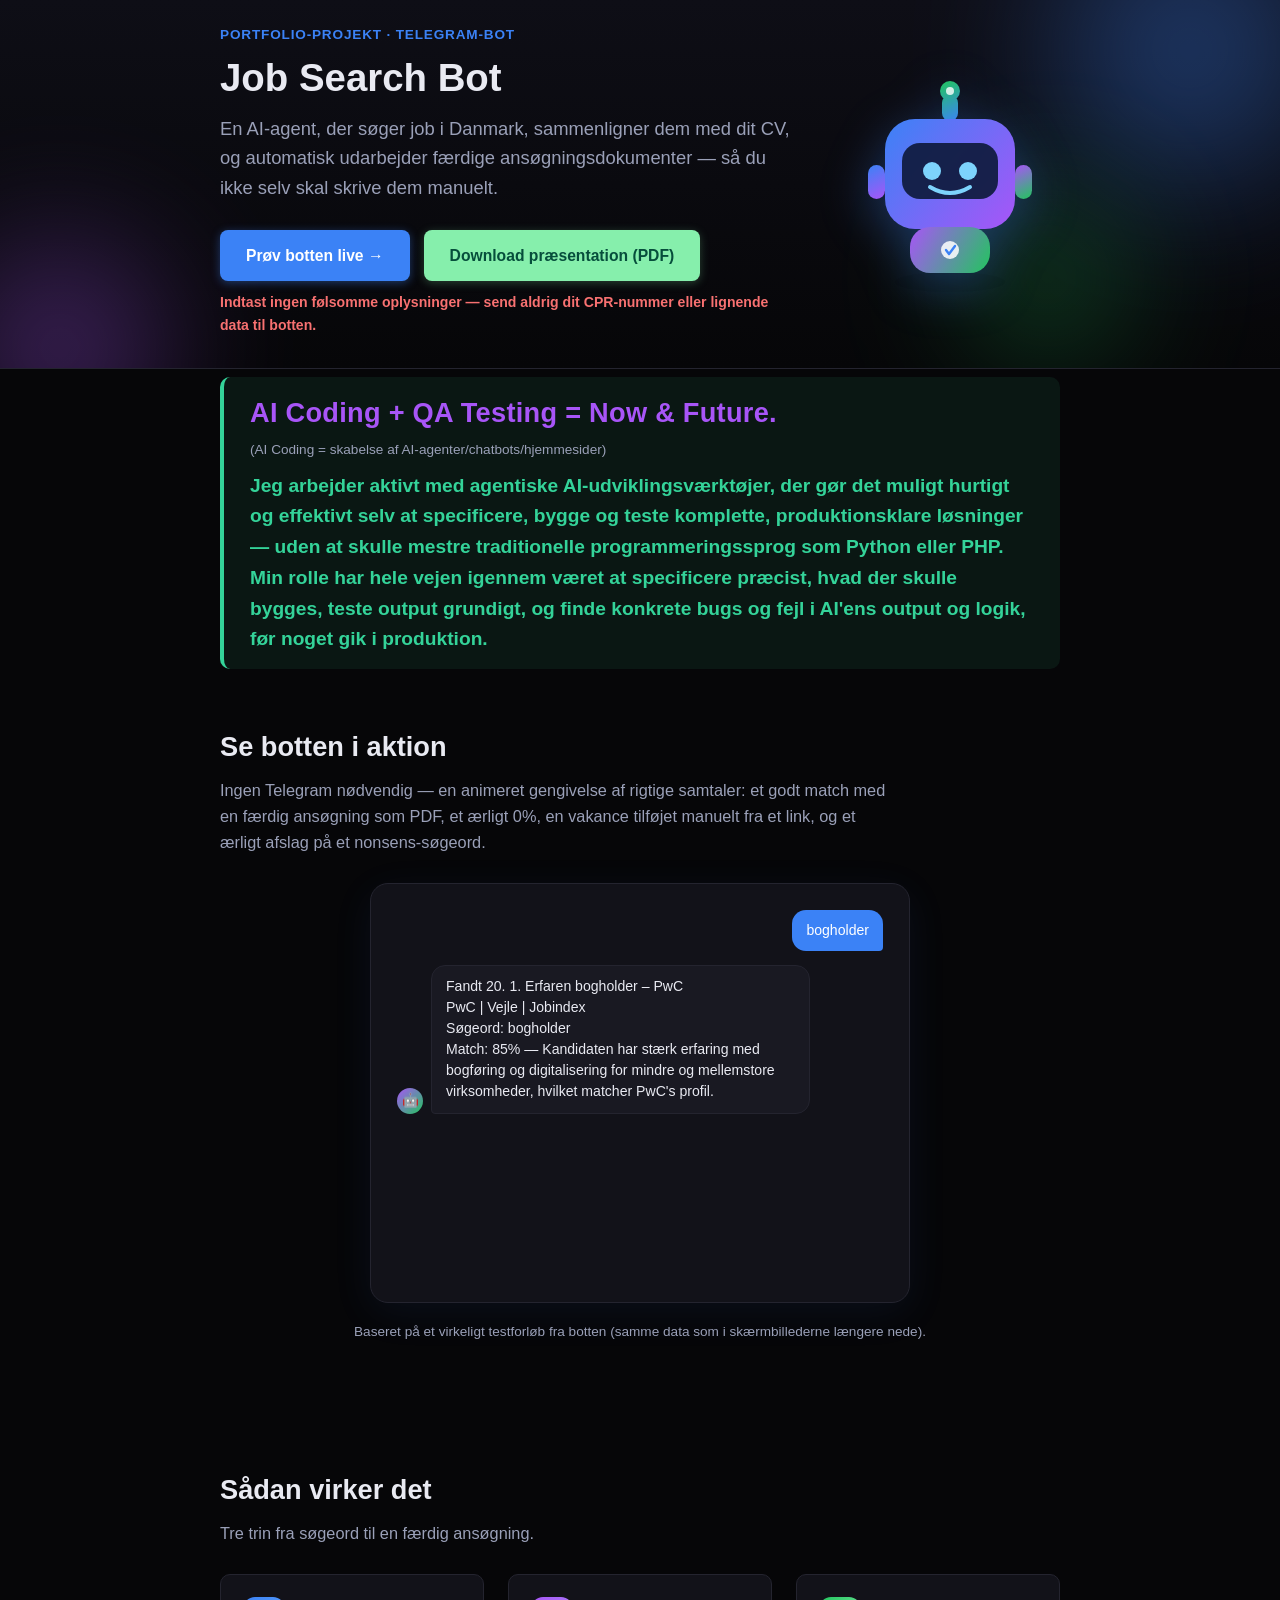
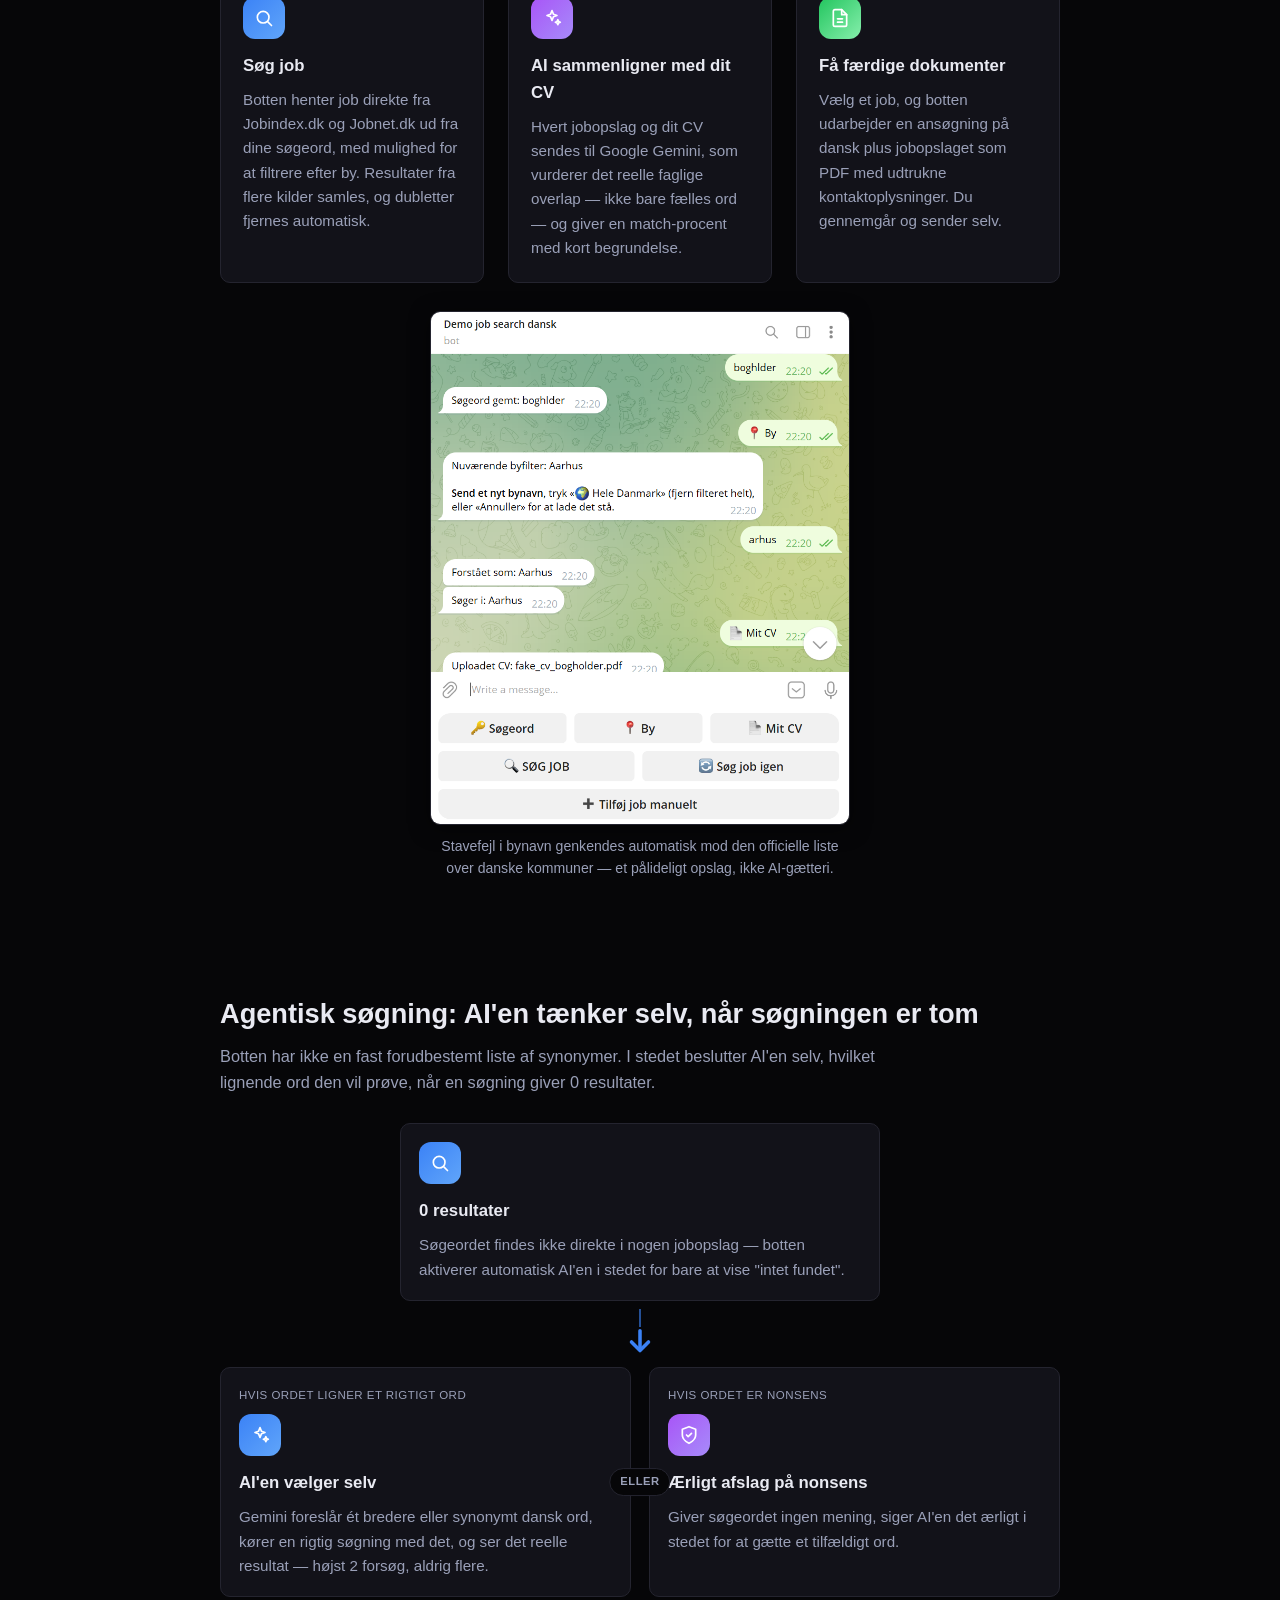
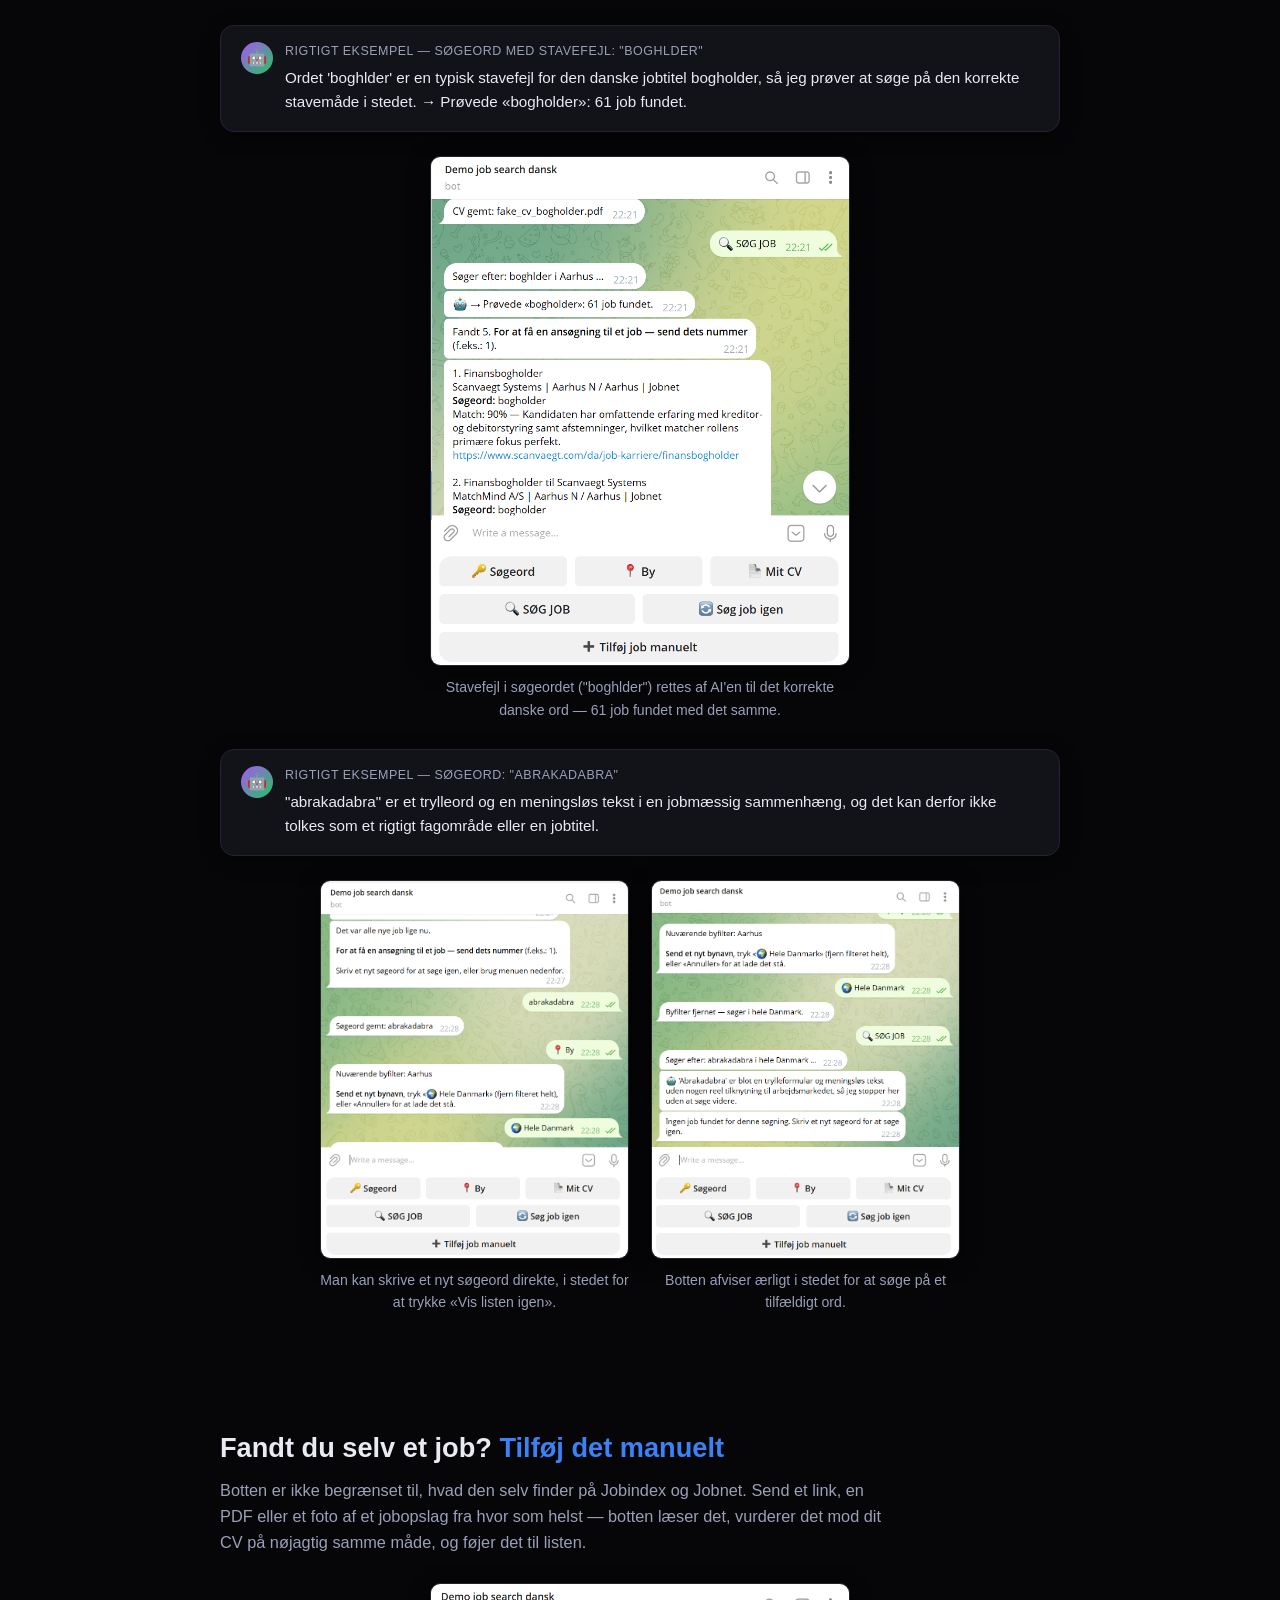
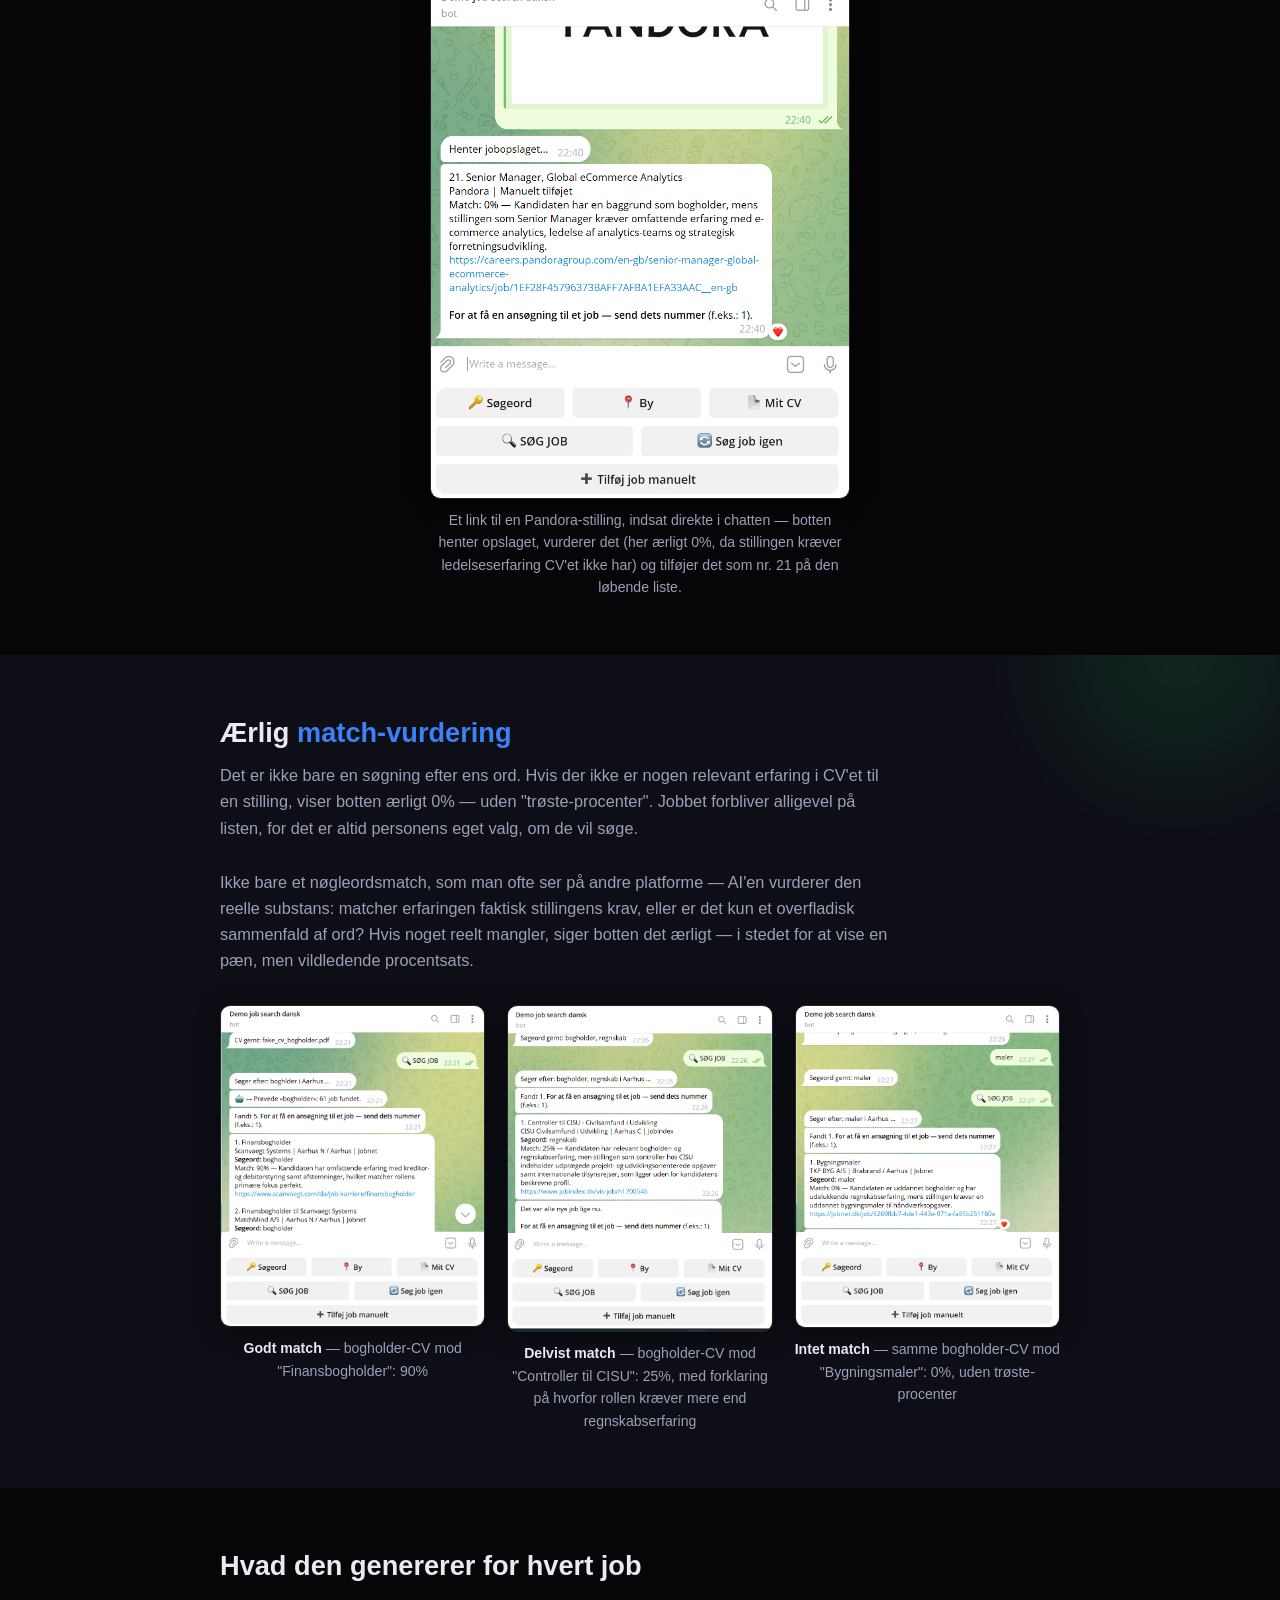
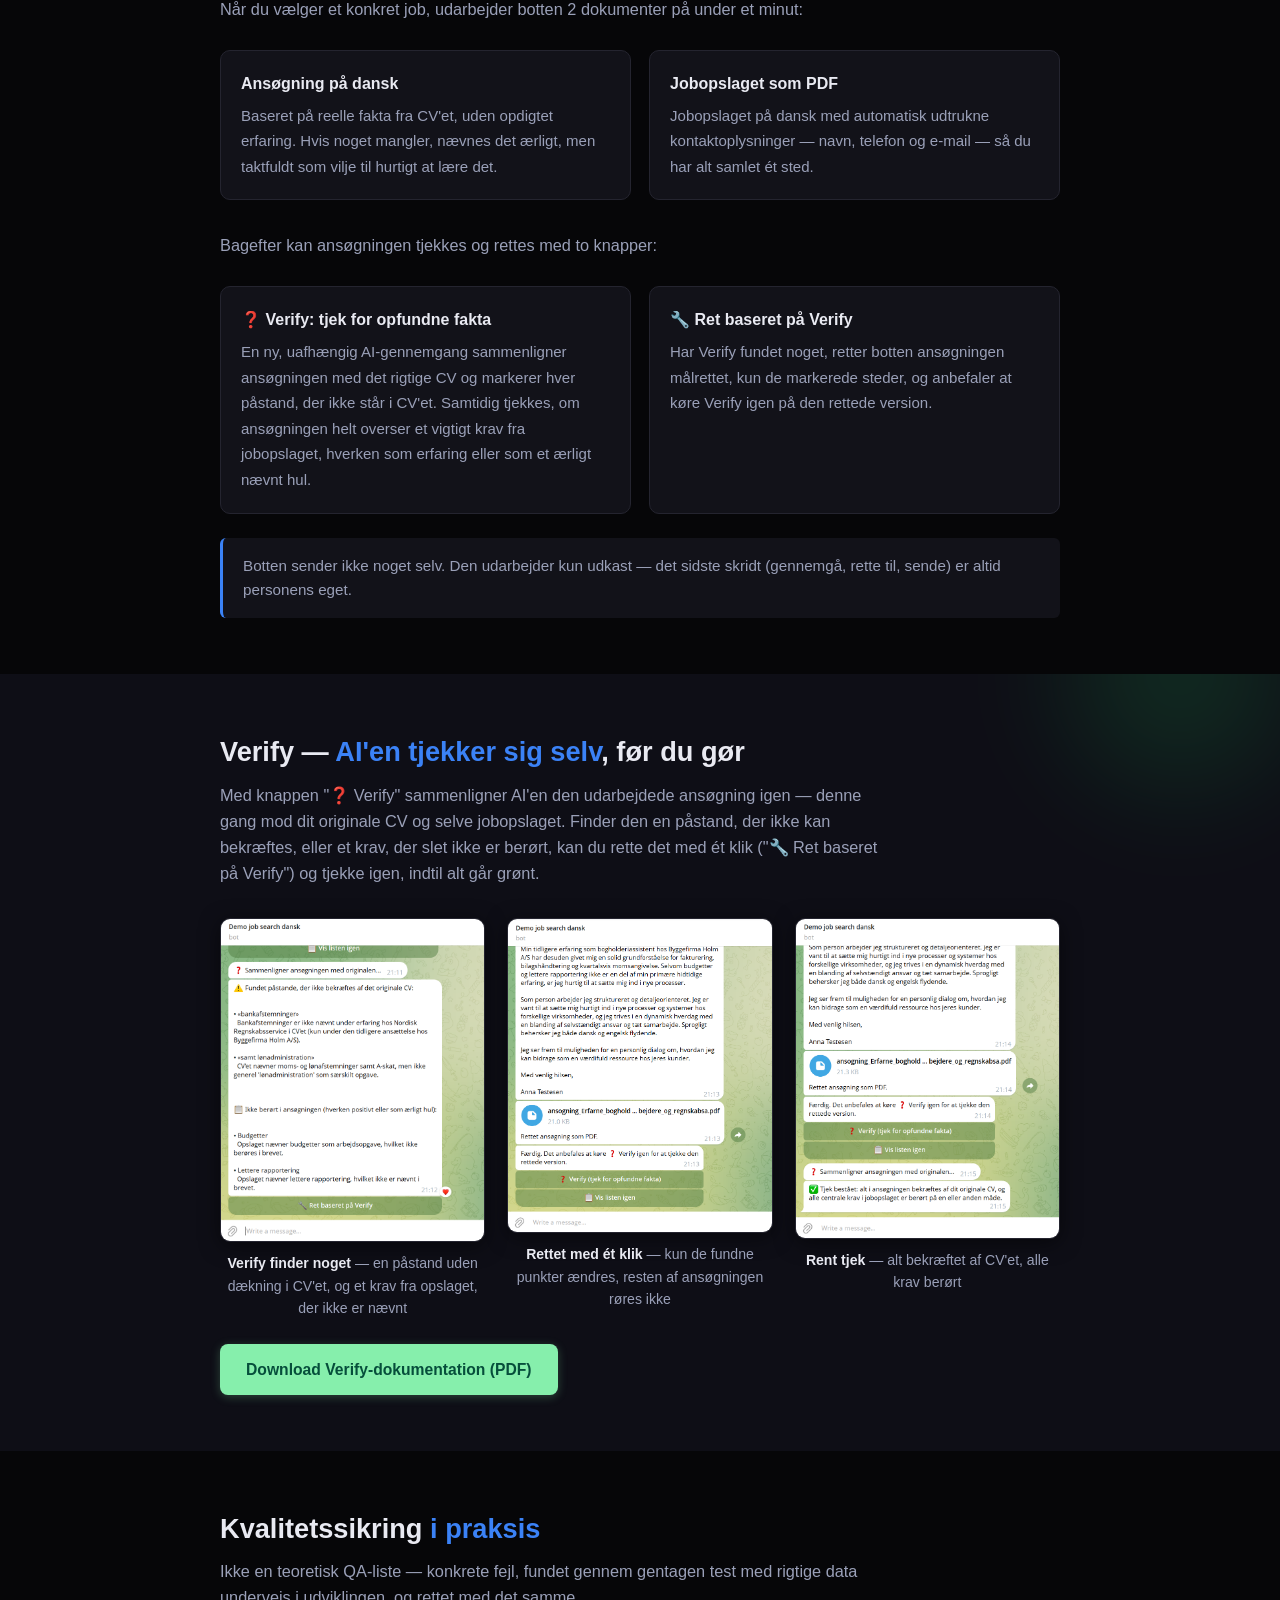
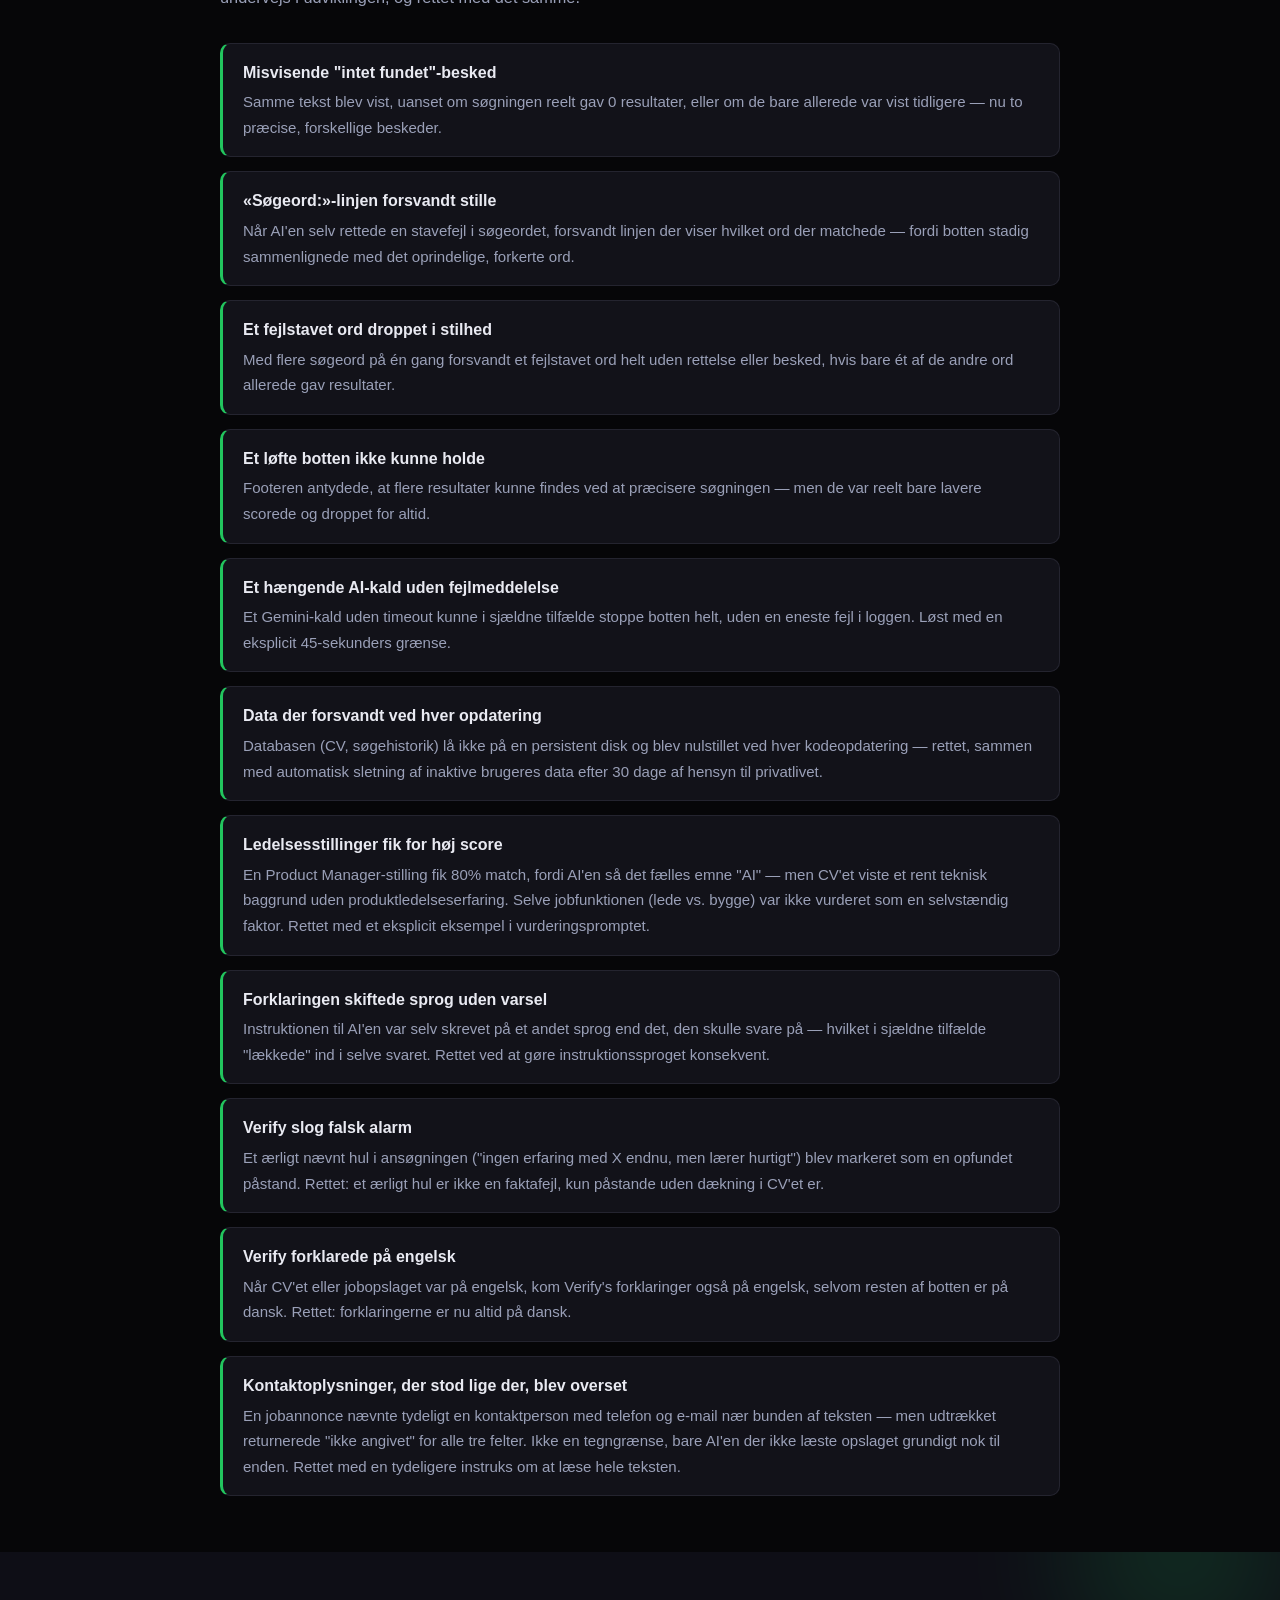
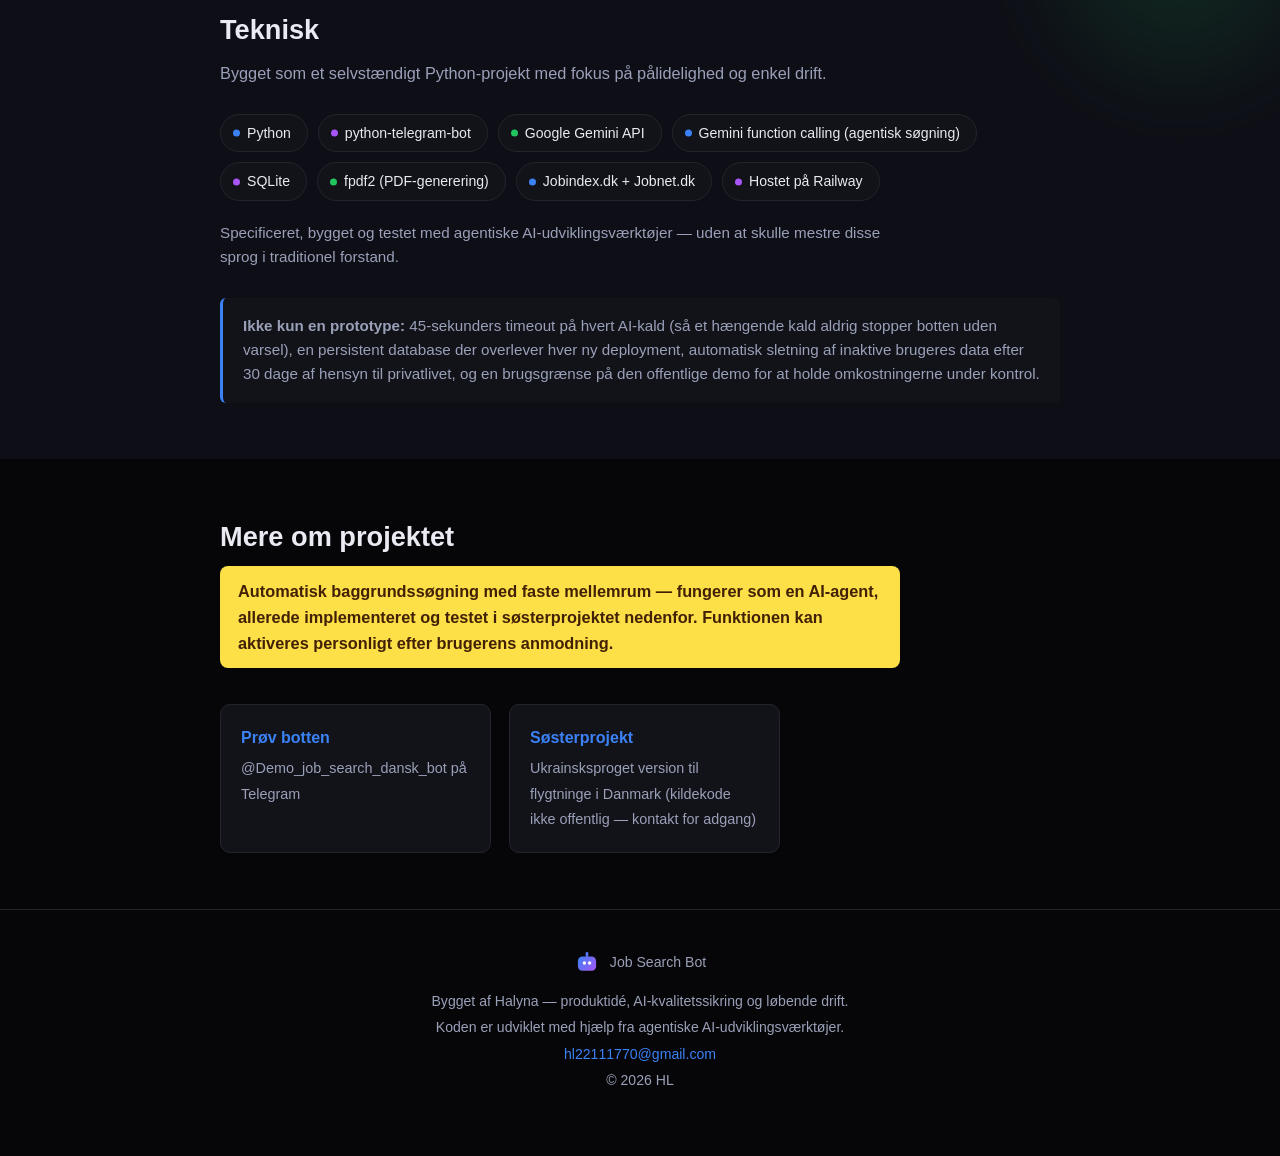
==== commit c06bcef2: "Clarify how the tech stack was actually built The stack pills alone could read as "wrote this by han" ====
--- a/index.html
+++ b/index.html
@@ -916,6 +916,10 @@
       <span class="pill">Jobindex.dk + Jobnet.dk</span>
       <span class="pill">Hostet på Railway</span>
     </div>
+    <p class="lead" style="margin-top: 20px; font-size: 0.95rem;">
+      Specificeret, bygget og testet med agentiske AI-udviklingsværktøjer — uden at skulle mestre
+      disse sprog i traditionel forstand.
+    </p>
     <div class="note" style="margin-top: 28px;">
       <strong>Ikke kun en prototype:</strong> 45-sekunders timeout på hvert AI-kald (så et hængende
       kald aldrig stopper botten uden varsel), en persistent database der overlever hver ny
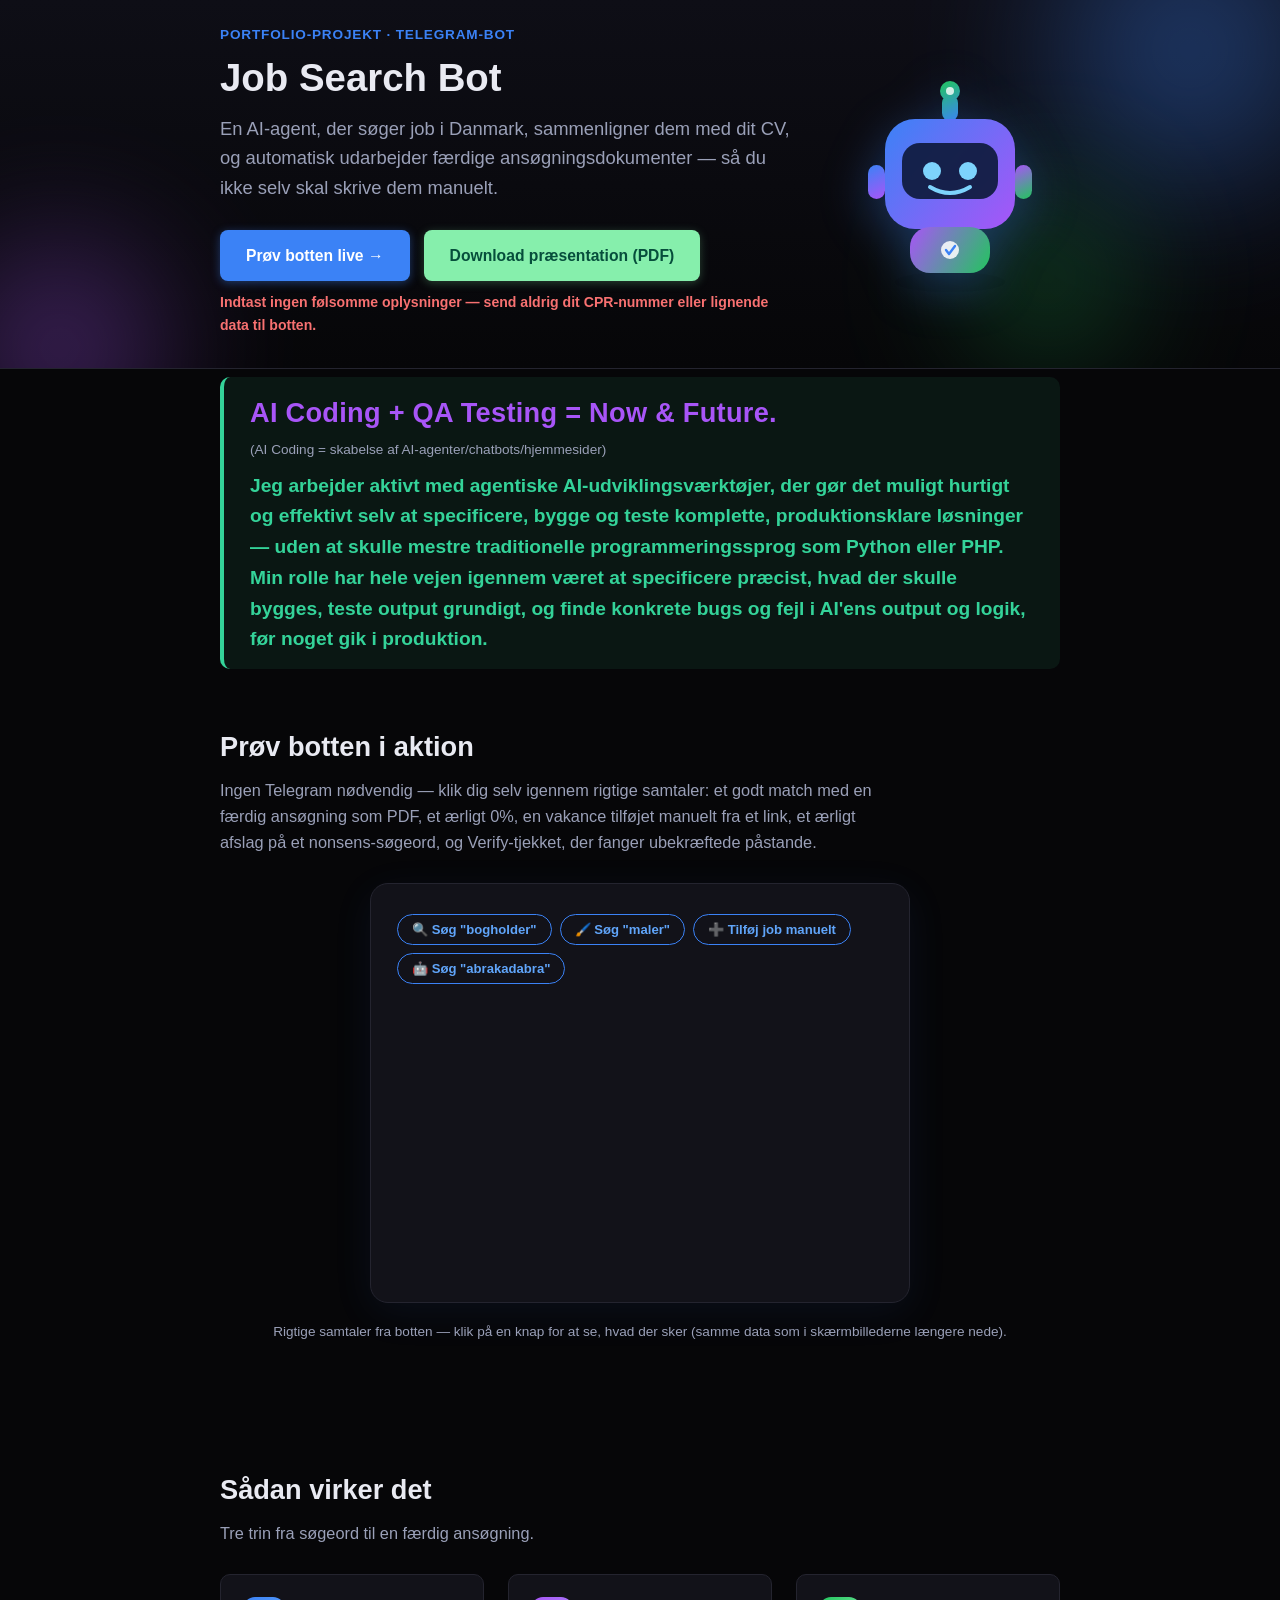
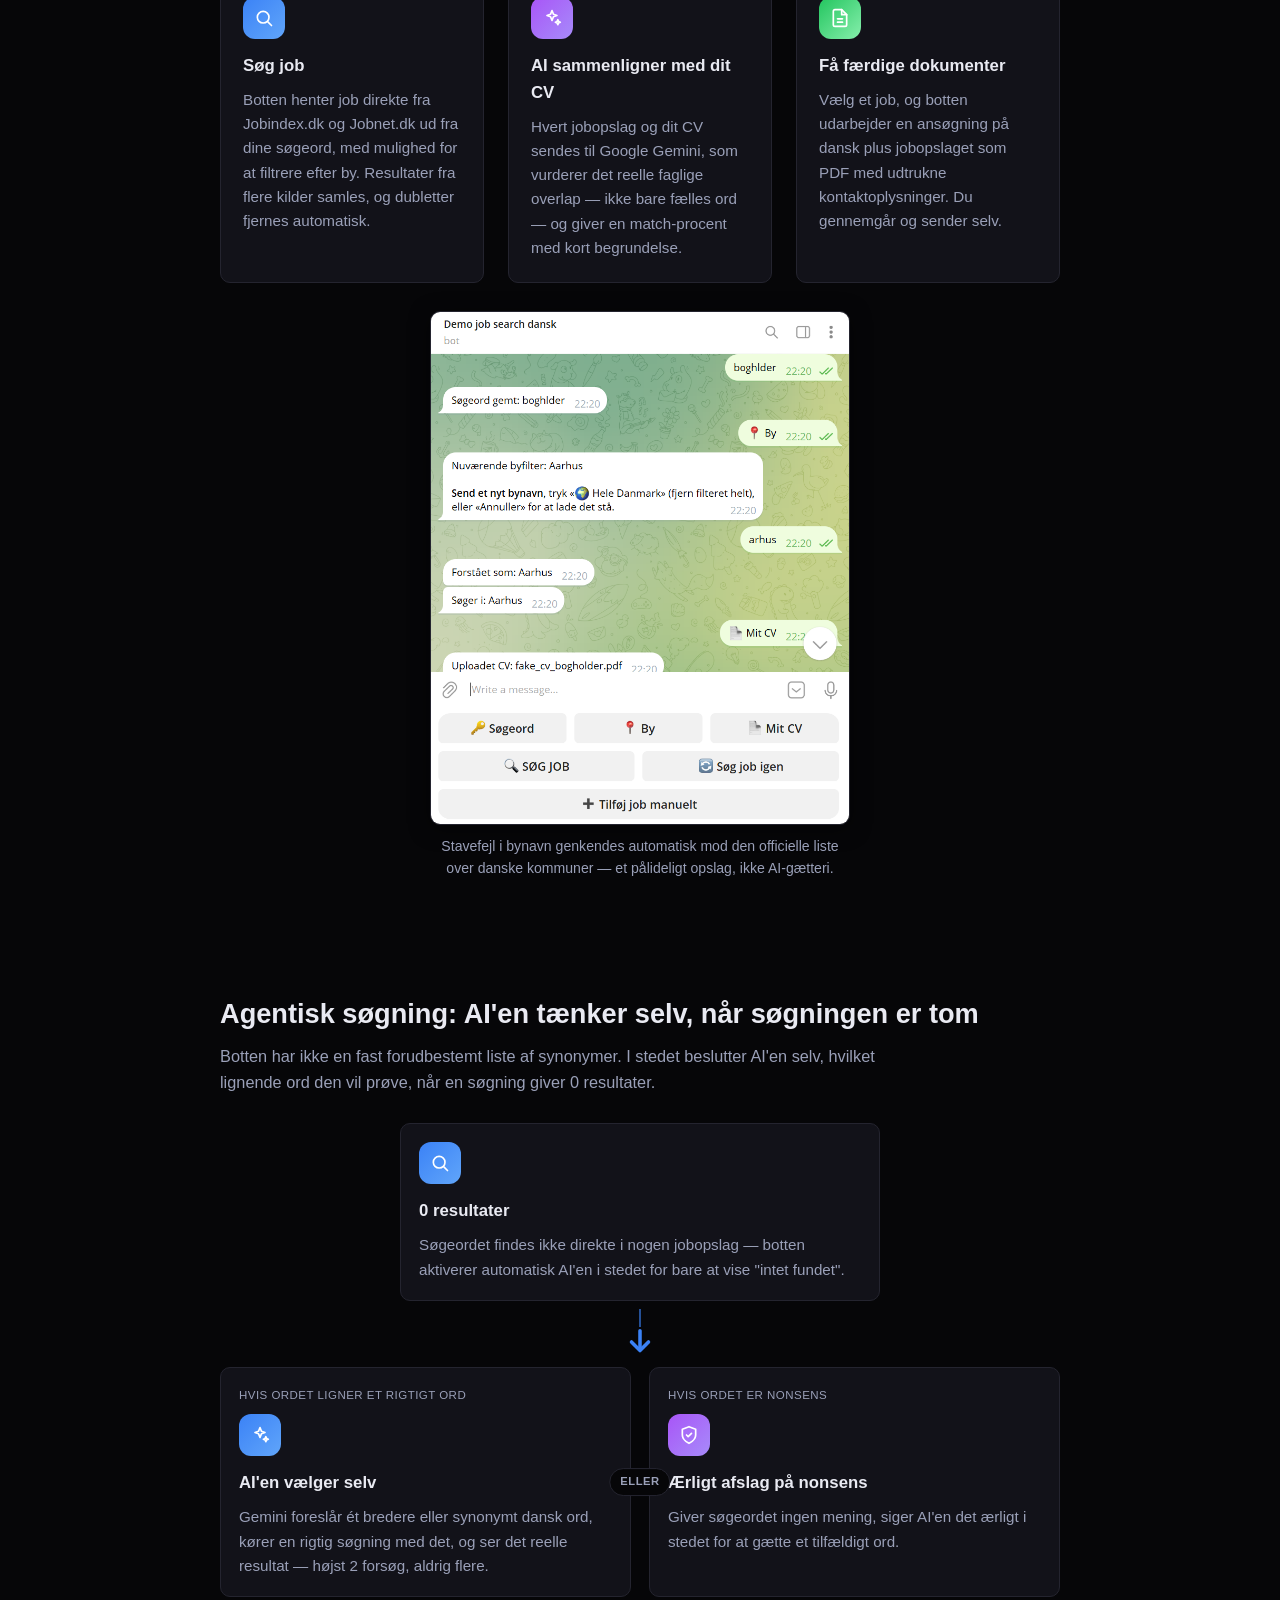
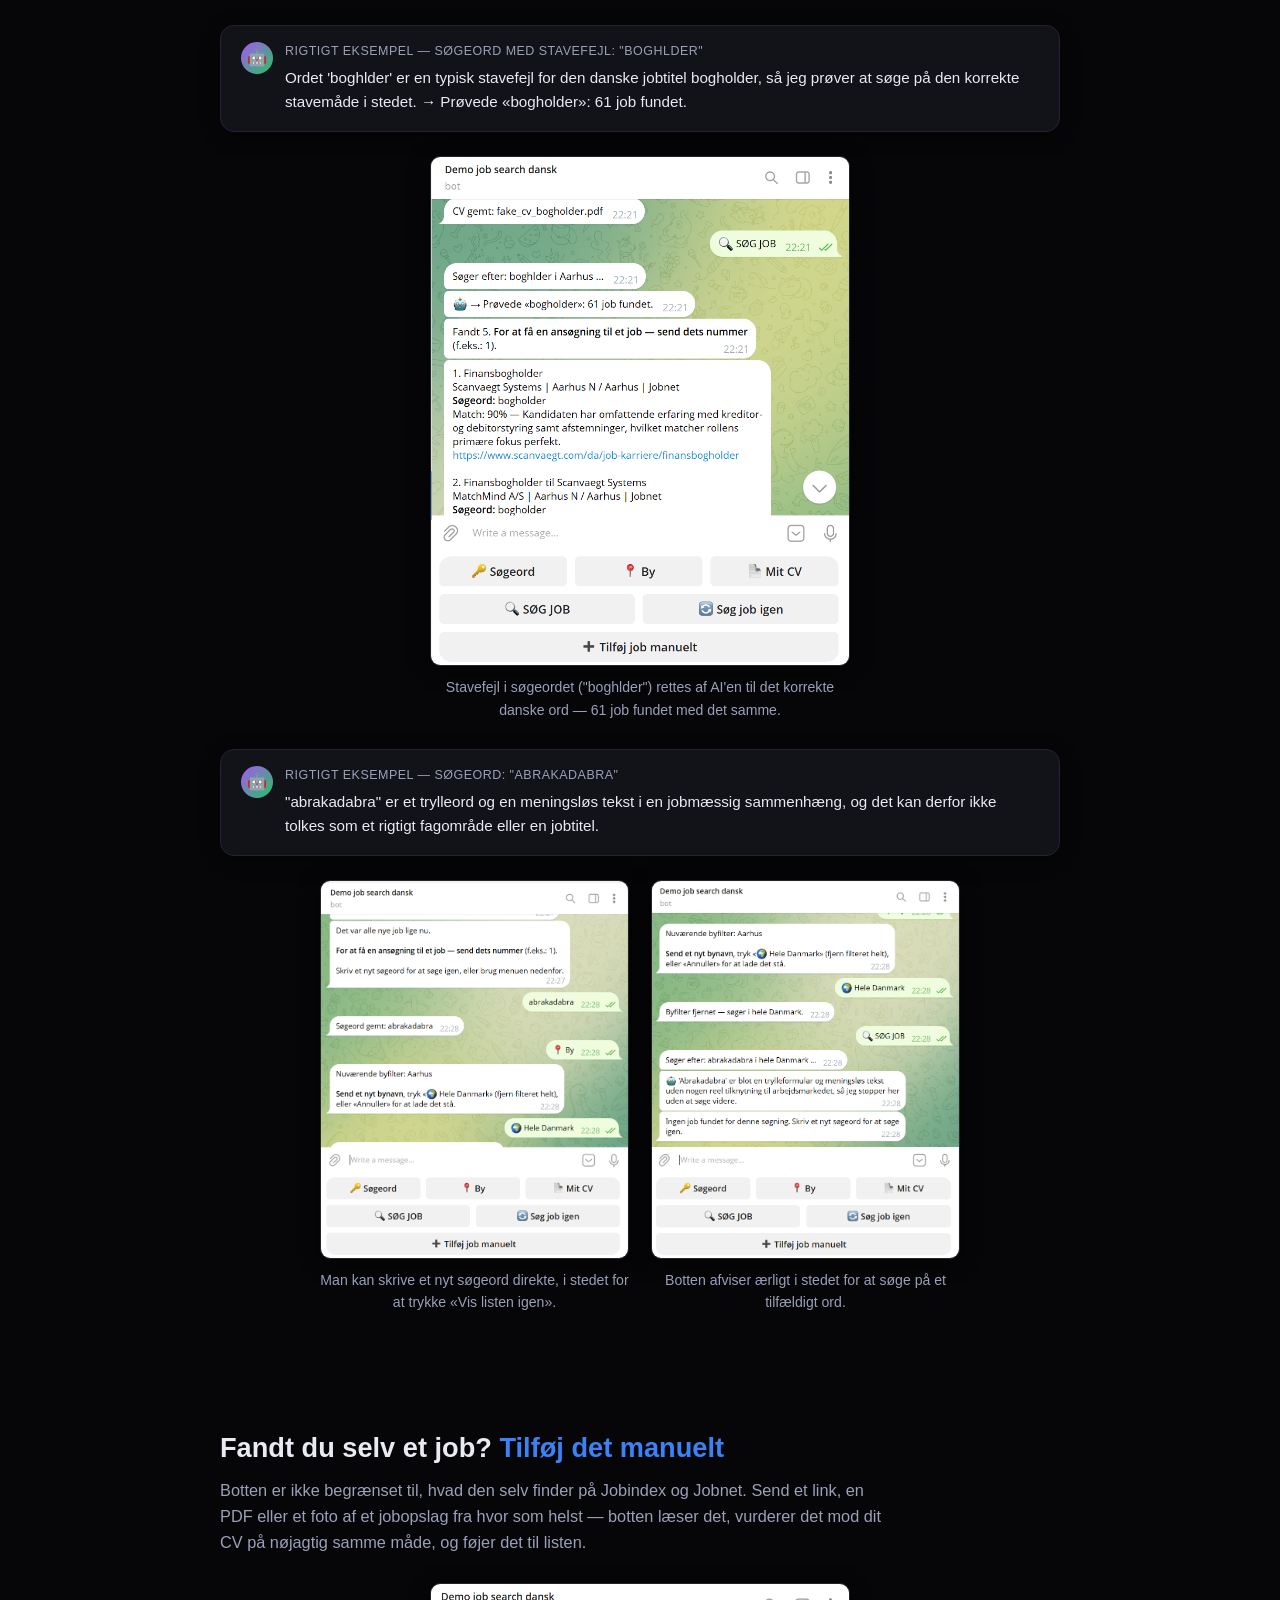
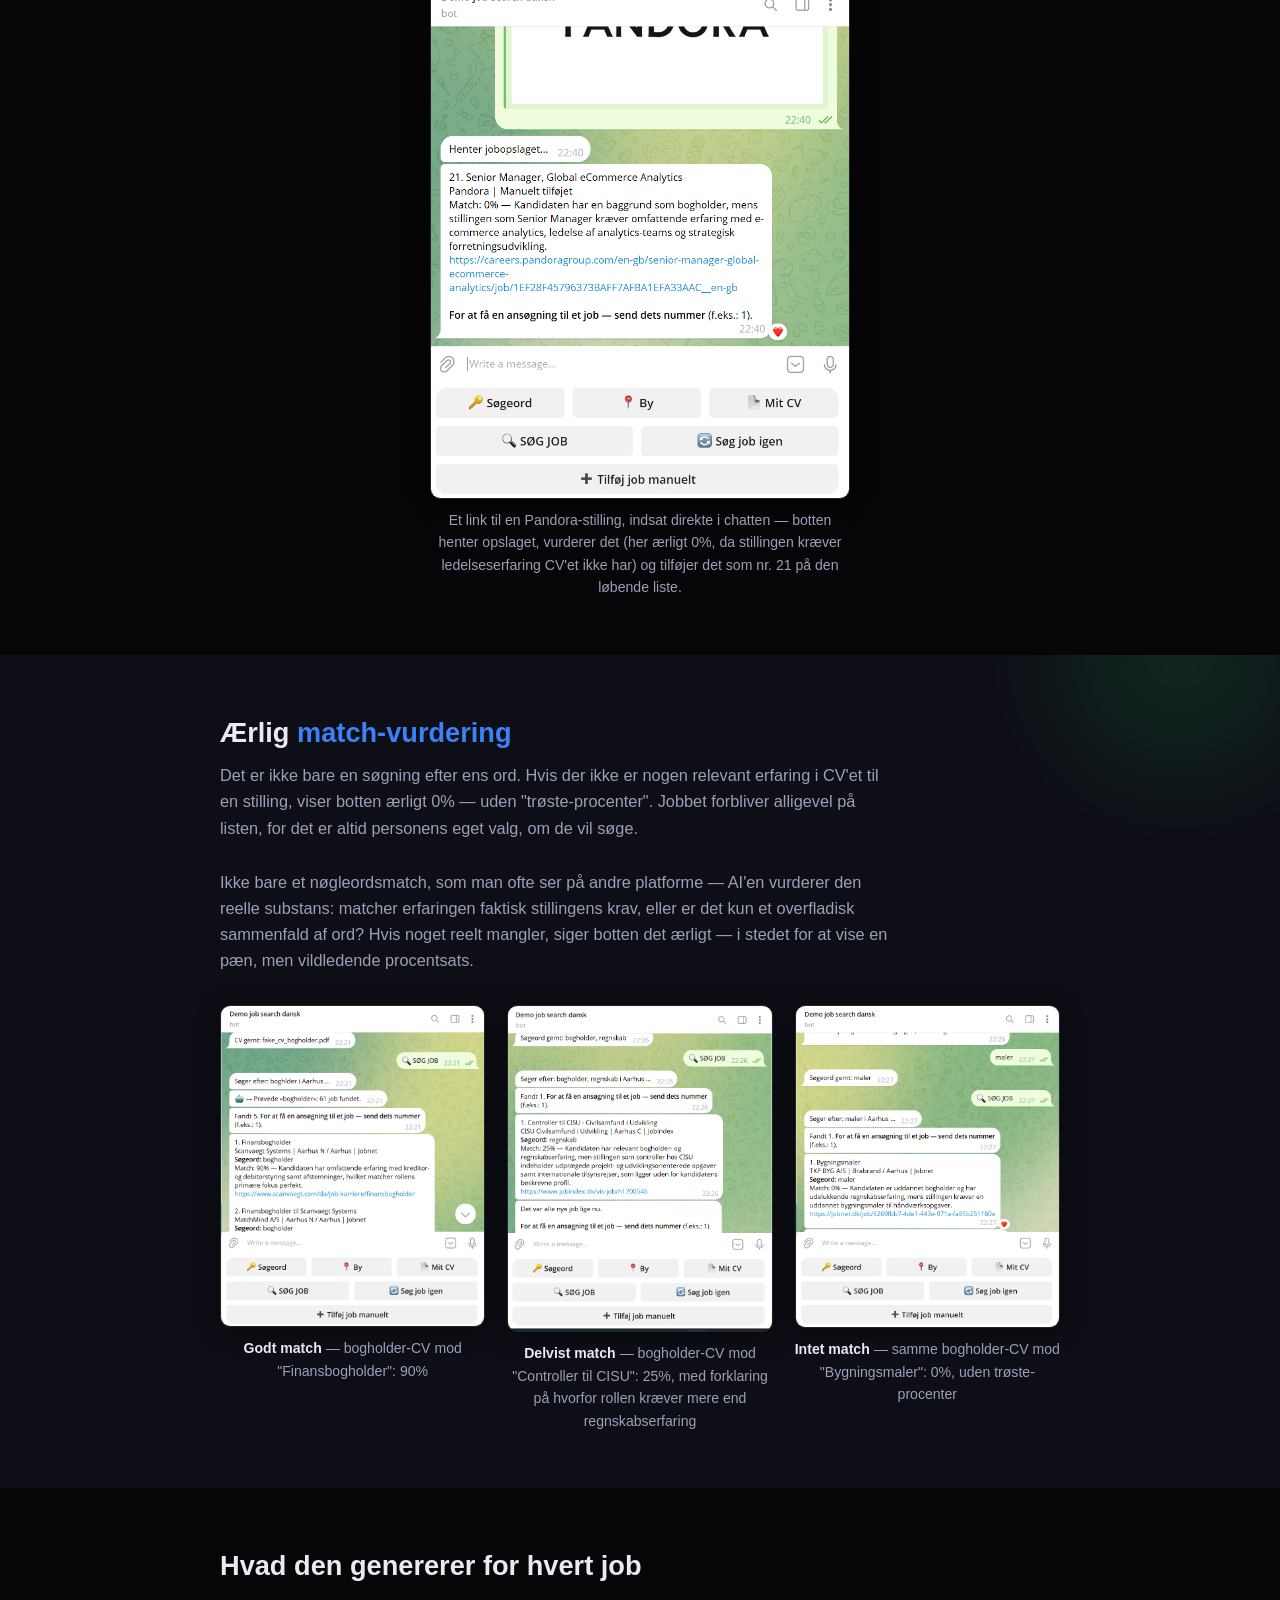
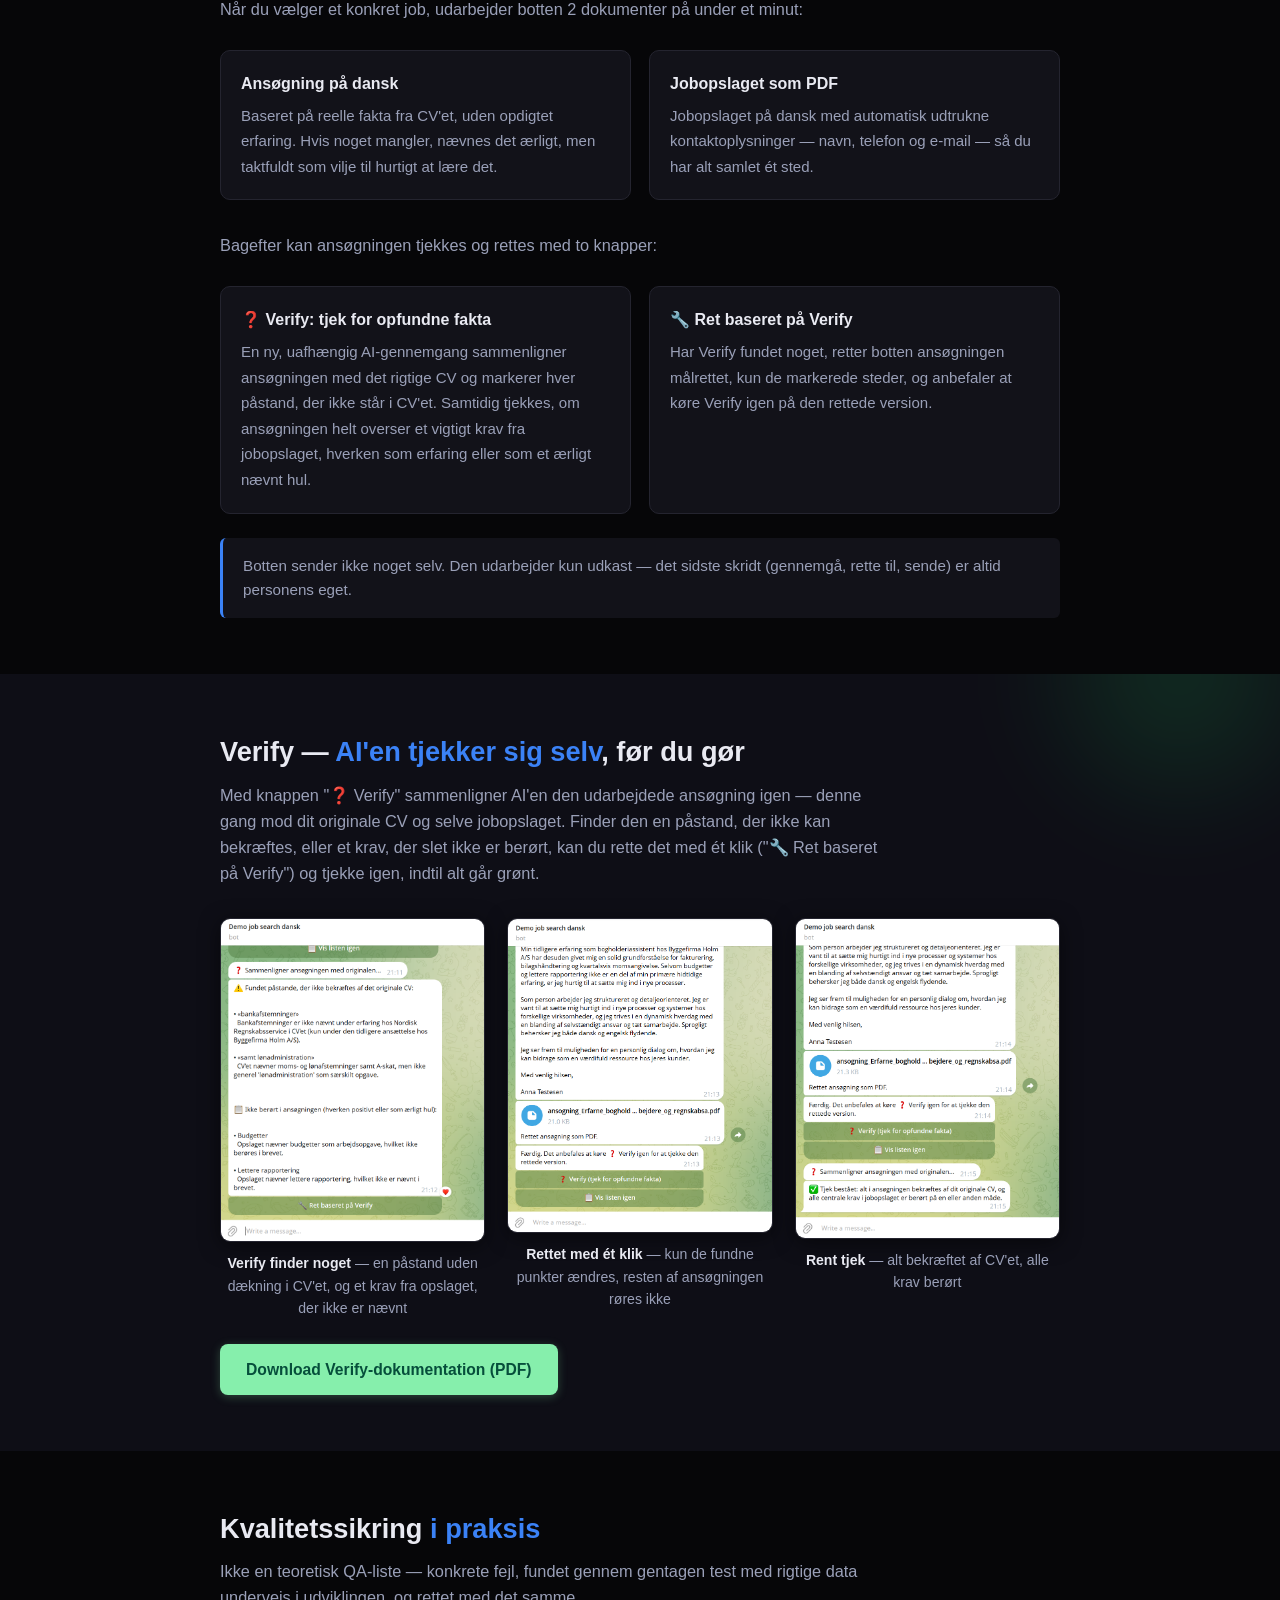
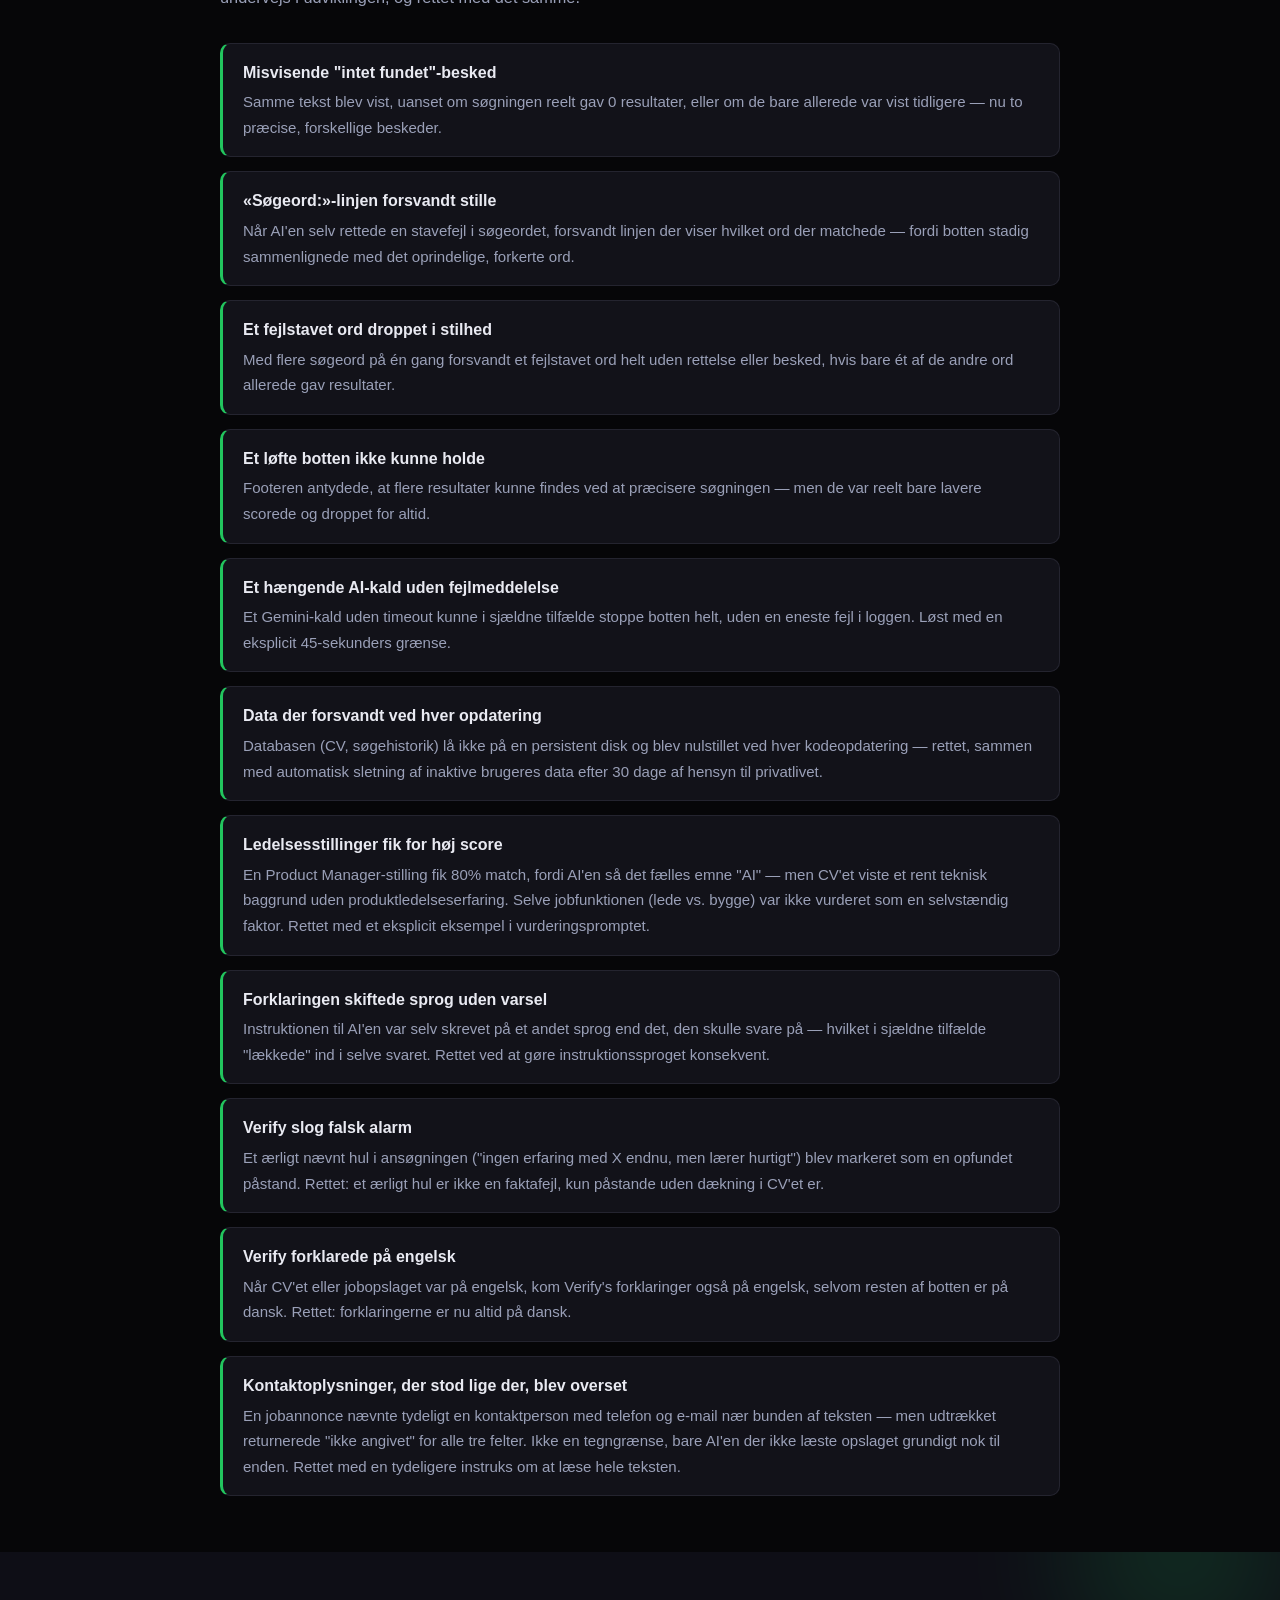
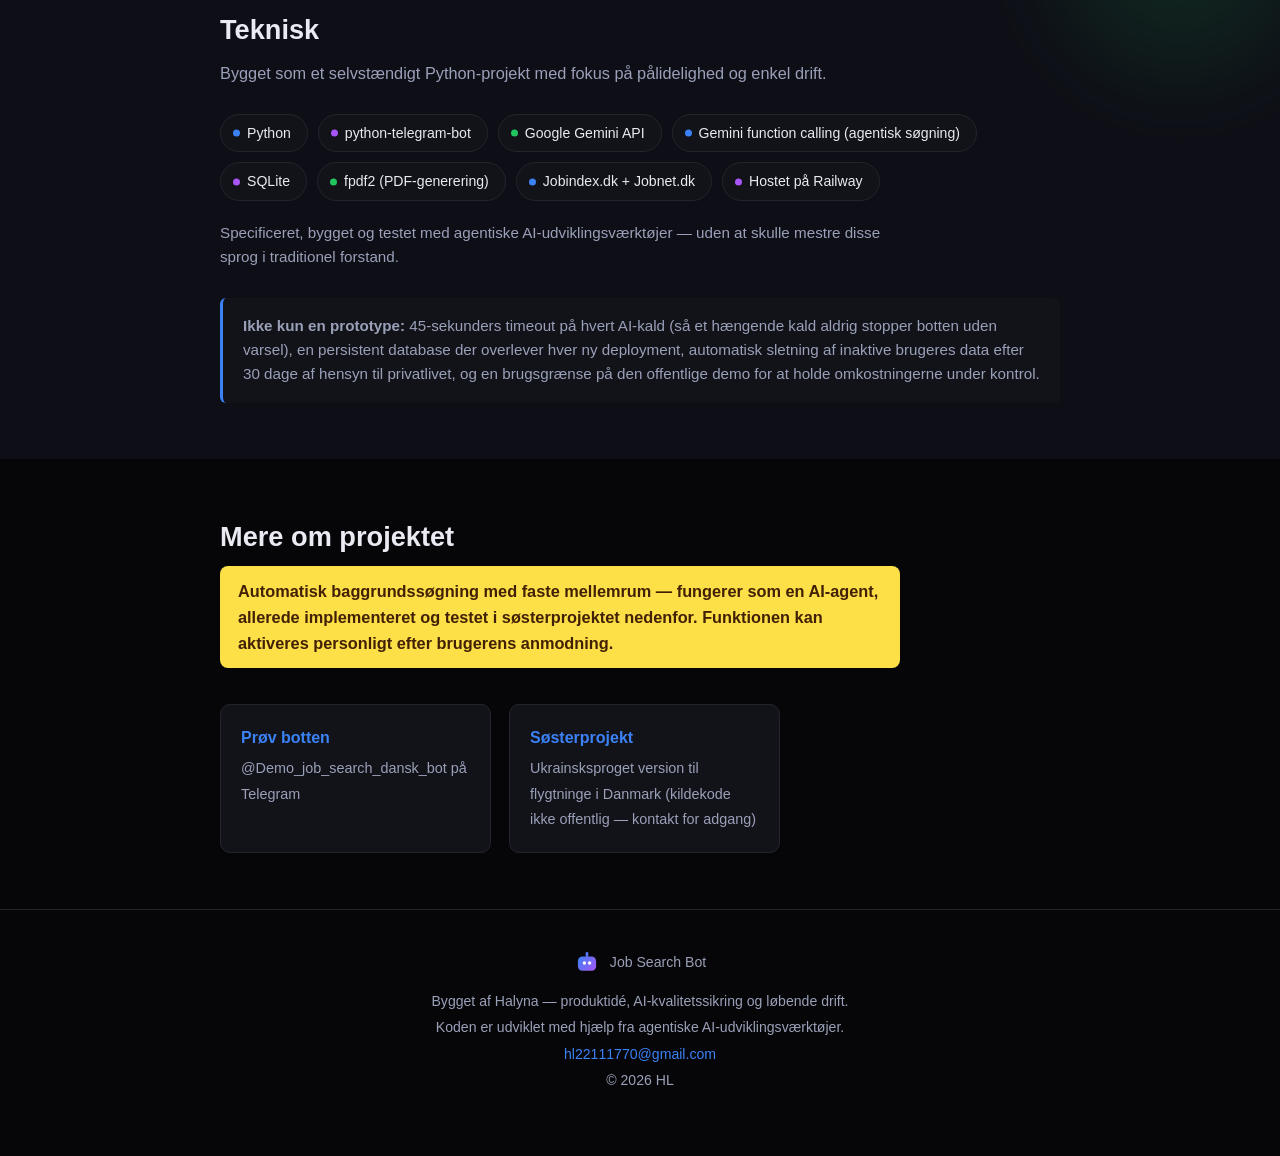
==== commit e0659b8c: "Make the job-search-bot chat demo click-driven instead of autoplay Replaces the auto-looping script " ====
--- a/index.html
+++ b/index.html
@@ -545,6 +545,31 @@
   }
   .chat-demo .file-name { font-size: 0.8rem; font-weight: 600; color: var(--text); }
   .chat-demo .file-caption { font-size: 0.74rem; color: var(--muted); margin-top: 2px; }
+
+  .chat-demo .quick-replies {
+    display: flex;
+    flex-wrap: wrap;
+    gap: 8px;
+    margin-top: 4px;
+    margin-bottom: 14px;
+    opacity: 0;
+    transform: translateY(8px);
+    animation: msgIn 0.35s ease forwards;
+  }
+  .chat-demo .quick-btn {
+    background: var(--surface);
+    border: 1px solid var(--accent);
+    color: var(--accent-dark);
+    border-radius: 999px;
+    padding: 7px 14px;
+    font-size: 0.82rem;
+    font-weight: 600;
+    cursor: pointer;
+    transition: background 0.12s ease, transform 0.08s ease;
+  }
+  .chat-demo .quick-btn:hover { background: rgba(59,130,246,0.14); transform: translateY(-1px); }
+  .chat-demo .quick-btn:disabled { opacity: 0.4; cursor: default; transform: none; }
+  .chat-demo .quick-btn.restart { border-color: var(--border); color: var(--muted); }
 
   @media (max-width: 720px) {
     h1 { font-size: 1.9rem; }
@@ -639,14 +664,14 @@
 
 <section>
   <div class="wrap">
-    <h2>Se botten i aktion</h2>
+    <h2>Prøv botten i aktion</h2>
     <p class="lead">
-      Ingen Telegram nødvendig — en animeret gengivelse af rigtige samtaler: et godt match med
-      en færdig ansøgning som PDF, et ærligt 0%, en vakance tilføjet manuelt fra et link, og
-      et ærligt afslag på et nonsens-søgeord.
+      Ingen Telegram nødvendig — klik dig selv igennem rigtige samtaler: et godt match med
+      en færdig ansøgning som PDF, et ærligt 0%, en vakance tilføjet manuelt fra et link,
+      et ærligt afslag på et nonsens-søgeord, og Verify-tjekket, der fanger ubekræftede påstande.
     </p>
     <div class="chat-demo" id="chatDemo"></div>
-    <p class="chat-demo-caption">Baseret på et virkeligt testforløb fra botten (samme data som i skærmbillederne længere nede).</p>
+    <p class="chat-demo-caption">Rigtige samtaler fra botten — klik på en knap for at se, hvad der sker (samme data som i skærmbillederne længere nede).</p>
   </div>
 </section>
 
@@ -980,30 +1005,72 @@
   var demo = document.getElementById('chatDemo');
   if (!demo) return;
 
-  var script = [
-    { sender: 'user', text: 'bogholder' },
-    { sender: 'bot', text: 'Fandt 20. 1. Erfaren bogholder – PwC\nPwC | Vejle | Jobindex\nSøgeord: bogholder\nMatch: 85% — Kandidaten har stærk erfaring med bogføring og digitalisering for mindre og mellemstore virksomheder, hvilket matcher PwC\'s profil.' },
-    { sender: 'user', text: '1' },
-    { sender: 'bot', text: 'Skriver ansøgning til nr. 1 «Erfaren bogholder»...\n\nKære PwC,\n\nMed 6 års erfaring som bogholder hos Nordisk Regnskabsservice ApS og Byggefirma Holm A/S, hvor jeg dagligt arbejder med fuld bogføring, moms og afstemninger, fangede jeres stillingsopslag i Vejle straks min interesse...' },
-    { sender: 'bot', files: [
-      { name: 'ansøgning_Erfaren_bogholder.pdf', caption: 'Ansøgning som PDF — kan gemmes og printes.' },
-      { name: 'job_Erfaren_bogholder.pdf', caption: 'Jobopslag som PDF — med kontaktoplysninger øverst.' }
-    ] },
-    { sender: 'user', text: 'maler' },
-    { sender: 'bot', text: '1. Bygningsmaler\nTKP BYG A/S | Brabrand / Aarhus | Jobnet\nSøgeord: maler\nMatch: 0% — Stillingen kræver en uddannet bygningsmaler, hvilket slet ikke matcher kandidatens bogholderiprofil.' },
-    { sender: 'user', text: '+ Tilføj job manuelt' },
-    { sender: 'bot', text: 'Send et link til jobopslaget, en PDF-fil, eller et foto/skærmbillede af det.' },
-    { sender: 'user', text: 'careers.pandoragroup.com/.../senior-manager-global-ecommerce-analytics' },
-    { sender: 'bot', text: 'Henter jobopslaget...' },
-    { sender: 'bot', text: '21. Senior Manager, Global eCommerce Analytics\nPandora | Manuelt tilføjet\nMatch: 0% — Kandidaten har en baggrund som bogholder, mens stillingen som Senior Manager kræver omfattende erfaring med e-commerce analytics, ledelse af analytics-teams og strategisk forretningsudvikling.' },
-    { sender: 'user', text: 'abrakadabra' },
-    { sender: 'bot', text: '🤖 Ordet \'abrakadabra\' er et trylleord og en meningsløs nonsenstekst uden nogen relevans for jobmarkedet, så jeg kan ikke foreslå et fagligt alternativ eller foretage en søgning.' },
-    { sender: 'bot', text: 'Ingen job fundet for denne søgning. Skriv et nyt søgeord for at søge igen.' }
-  ];
+  // Hvert scenarie er en rigtig, uændret samtale fra botten — samme tekst
+  // som i skærmbillederne længere nede på siden. Besøgende vælger selv,
+  // hvilket scenarie de vil se, i stedet for at det bare spiller automatisk.
+  var scenarios = {
+    search: {
+      label: '🔍 Søg "bogholder"',
+      unlocks: ['verify'],
+      messages: [
+        { sender: 'user', text: 'bogholder' },
+        { sender: 'bot', text: 'Fandt 20. 1. Erfaren bogholder – PwC\nPwC | Vejle | Jobindex\nSøgeord: bogholder\nMatch: 85% — Kandidaten har stærk erfaring med bogføring og digitalisering for mindre og mellemstore virksomheder, hvilket matcher PwC\'s profil.' },
+        { sender: 'user', text: '1' },
+        { sender: 'bot', text: 'Skriver ansøgning til nr. 1 «Erfaren bogholder»...\n\nKære PwC,\n\nMed 6 års erfaring som bogholder hos Nordisk Regnskabsservice ApS og Byggefirma Holm A/S, hvor jeg dagligt arbejder med fuld bogføring, moms og afstemninger, fangede jeres stillingsopslag i Vejle straks min interesse...' },
+        { sender: 'bot', files: [
+          { name: 'ansøgning_Erfaren_bogholder.pdf', caption: 'Ansøgning som PDF — kan gemmes og printes.' },
+          { name: 'job_Erfaren_bogholder.pdf', caption: 'Jobopslag som PDF — med kontaktoplysninger øverst.' }
+        ] }
+      ]
+    },
+    nomatch: {
+      label: '🖌️ Søg "maler"',
+      messages: [
+        { sender: 'user', text: 'maler' },
+        { sender: 'bot', text: '1. Bygningsmaler\nTKP BYG A/S | Brabrand / Aarhus | Jobnet\nSøgeord: maler\nMatch: 0% — Stillingen kræver en uddannet bygningsmaler, hvilket slet ikke matcher kandidatens bogholderiprofil.' }
+      ]
+    },
+    manual: {
+      label: '➕ Tilføj job manuelt',
+      messages: [
+        { sender: 'user', text: '+ Tilføj job manuelt' },
+        { sender: 'bot', text: 'Send et link til jobopslaget, en PDF-fil, eller et foto/skærmbillede af det.' },
+        { sender: 'user', text: 'careers.pandoragroup.com/.../senior-manager-global-ecommerce-analytics' },
+        { sender: 'bot', text: 'Henter jobopslaget...' },
+        { sender: 'bot', text: '21. Senior Manager, Global eCommerce Analytics\nPandora | Manuelt tilføjet\nMatch: 0% — Kandidaten har en baggrund som bogholder, mens stillingen som Senior Manager kræver omfattende erfaring med e-commerce analytics, ledelse af analytics-teams og strategisk forretningsudvikling.' }
+      ]
+    },
+    nonsense: {
+      label: '🤖 Søg "abrakadabra"',
+      messages: [
+        { sender: 'user', text: 'abrakadabra' },
+        { sender: 'bot', text: '🤖 Ordet \'abrakadabra\' er et trylleord og en meningsløs nonsenstekst uden nogen relevans for jobmarkedet, så jeg kan ikke foreslå et fagligt alternativ eller foretage en søgning.' },
+        { sender: 'bot', text: 'Ingen job fundet for denne søgning. Skriv et nyt søgeord for at søge igen.' }
+      ]
+    },
+    verify: {
+      label: '❓ Verify ansøgningen',
+      requires: 'search',
+      messages: [
+        { sender: 'user', text: '❓ Verify' },
+        { sender: 'bot', text: 'Tjekker ansøgningen mod CV\'et og selve jobopslaget...' },
+        { sender: 'bot', text: 'Verify-resultat: fundet en påstand, der ikke bekræftes af CV\'et, og et krav fra opslaget, der ikke er berørt.' },
+        { sender: 'user', text: '🔧 Ret baseret på Verify' },
+        { sender: 'bot', text: 'Retter kun de markerede punkter — resten af ansøgningen røres ikke.' },
+        { sender: 'bot', files: [
+          { name: 'ansøgning_Erfaren_bogholder_rettet.pdf', caption: 'Rettet ansøgning — kun de fundne punkter ændret.' }
+        ] },
+        { sender: 'user', text: '❓ Verify' },
+        { sender: 'bot', text: '✅ Rent tjek — alt bekræftet af CV\'et, alle krav fra opslaget berørt.' }
+      ]
+    }
+  };
+
+  var menuOrder = ['search', 'nomatch', 'manual', 'nonsense', 'verify'];
+  var unlocked = { search: true, nomatch: true, manual: true, nonsense: true, verify: false };
 
   var TYPING_MS = 900;
   var PAUSE_AFTER_USER_MS = 500;
-  var LOOP_PAUSE_MS = 3600;
 
   function makeRow(sender, html, extraClass) {
     var row = document.createElement('div');
@@ -1038,60 +1105,74 @@
     return msg.files ? fileCardsHtml(msg.files) : esc(msg.text);
   }
 
-  // Longer bot messages (the application excerpt) need more time on
-  // screen to actually read, so the pause scales with content length
-  // instead of being one fixed value for every message.
-  function pauseFor(msg) {
-    var len = msg.files
-      ? msg.files.reduce(function (n, f) { return n + f.name.length + f.caption.length; }, 0)
-      : msg.text.length;
-    return Math.min(1300 + len * 20, 4800);
-  }
-
-  var cancelled = false;
-  var timer = null;
-
-  function play() {
-    demo.innerHTML = '';
+  function removeMenu() {
+    var old = demo.querySelector('.quick-replies');
+    if (old) old.remove();
+  }
+
+  function showMenu() {
+    removeMenu();
+    var menu = document.createElement('div');
+    menu.className = 'quick-replies';
+    menuOrder.forEach(function (key) {
+      if (!unlocked[key]) return;
+      var sc = scenarios[key];
+      var btn = document.createElement('button');
+      btn.className = 'quick-btn';
+      btn.type = 'button';
+      btn.textContent = sc.label;
+      btn.addEventListener('click', function () { runScenario(key); });
+      menu.appendChild(btn);
+    });
+    if (demo.childElementCount > 0) {
+      var restart = document.createElement('button');
+      restart.className = 'quick-btn restart';
+      restart.type = 'button';
+      restart.textContent = '↺ Ryd samtalen';
+      restart.addEventListener('click', function () {
+        demo.innerHTML = '';
+        showMenu();
+      });
+      menu.appendChild(restart);
+    }
+    demo.appendChild(menu);
+    demo.scrollTop = demo.scrollHeight;
+  }
+
+  function runScenario(key) {
+    removeMenu();
+    var sc = scenarios[key];
+    var messages = sc.messages;
     var i = 0;
     function step() {
-      if (cancelled) return;
-      if (i >= script.length) {
-        timer = setTimeout(play, LOOP_PAUSE_MS);
+      if (i >= messages.length) {
+        if (sc.unlocks) sc.unlocks.forEach(function (k) { unlocked[k] = true; });
+        showMenu();
         return;
       }
-      var msg = script[i];
+      var msg = messages[i];
       if (msg.sender === 'user') {
         demo.appendChild(makeRow('user', esc(msg.text)));
         demo.scrollTop = demo.scrollHeight;
         i++;
-        timer = setTimeout(step, PAUSE_AFTER_USER_MS);
+        setTimeout(step, PAUSE_AFTER_USER_MS);
       } else {
         var typingRow = makeRow('bot', '<div class="dot"></div><div class="dot"></div><div class="dot"></div>', 'typing');
         demo.appendChild(typingRow);
         demo.scrollTop = demo.scrollHeight;
-        timer = setTimeout(function () {
+        setTimeout(function () {
           demo.removeChild(typingRow);
           demo.appendChild(makeRow('bot', bubbleHtml(msg)));
           demo.scrollTop = demo.scrollHeight;
           i++;
-          timer = setTimeout(step, pauseFor(msg));
+          step();
         }, TYPING_MS);
       }
     }
     step();
   }
 
-  var started = false;
-  var observer = new IntersectionObserver(function (entries) {
-    entries.forEach(function (entry) {
-      if (entry.isIntersecting && !started) {
-        started = true;
-        play();
-      }
-    });
-  }, { threshold: 0.3 });
-  observer.observe(demo);
+  showMenu();
 })();
 </script>
 
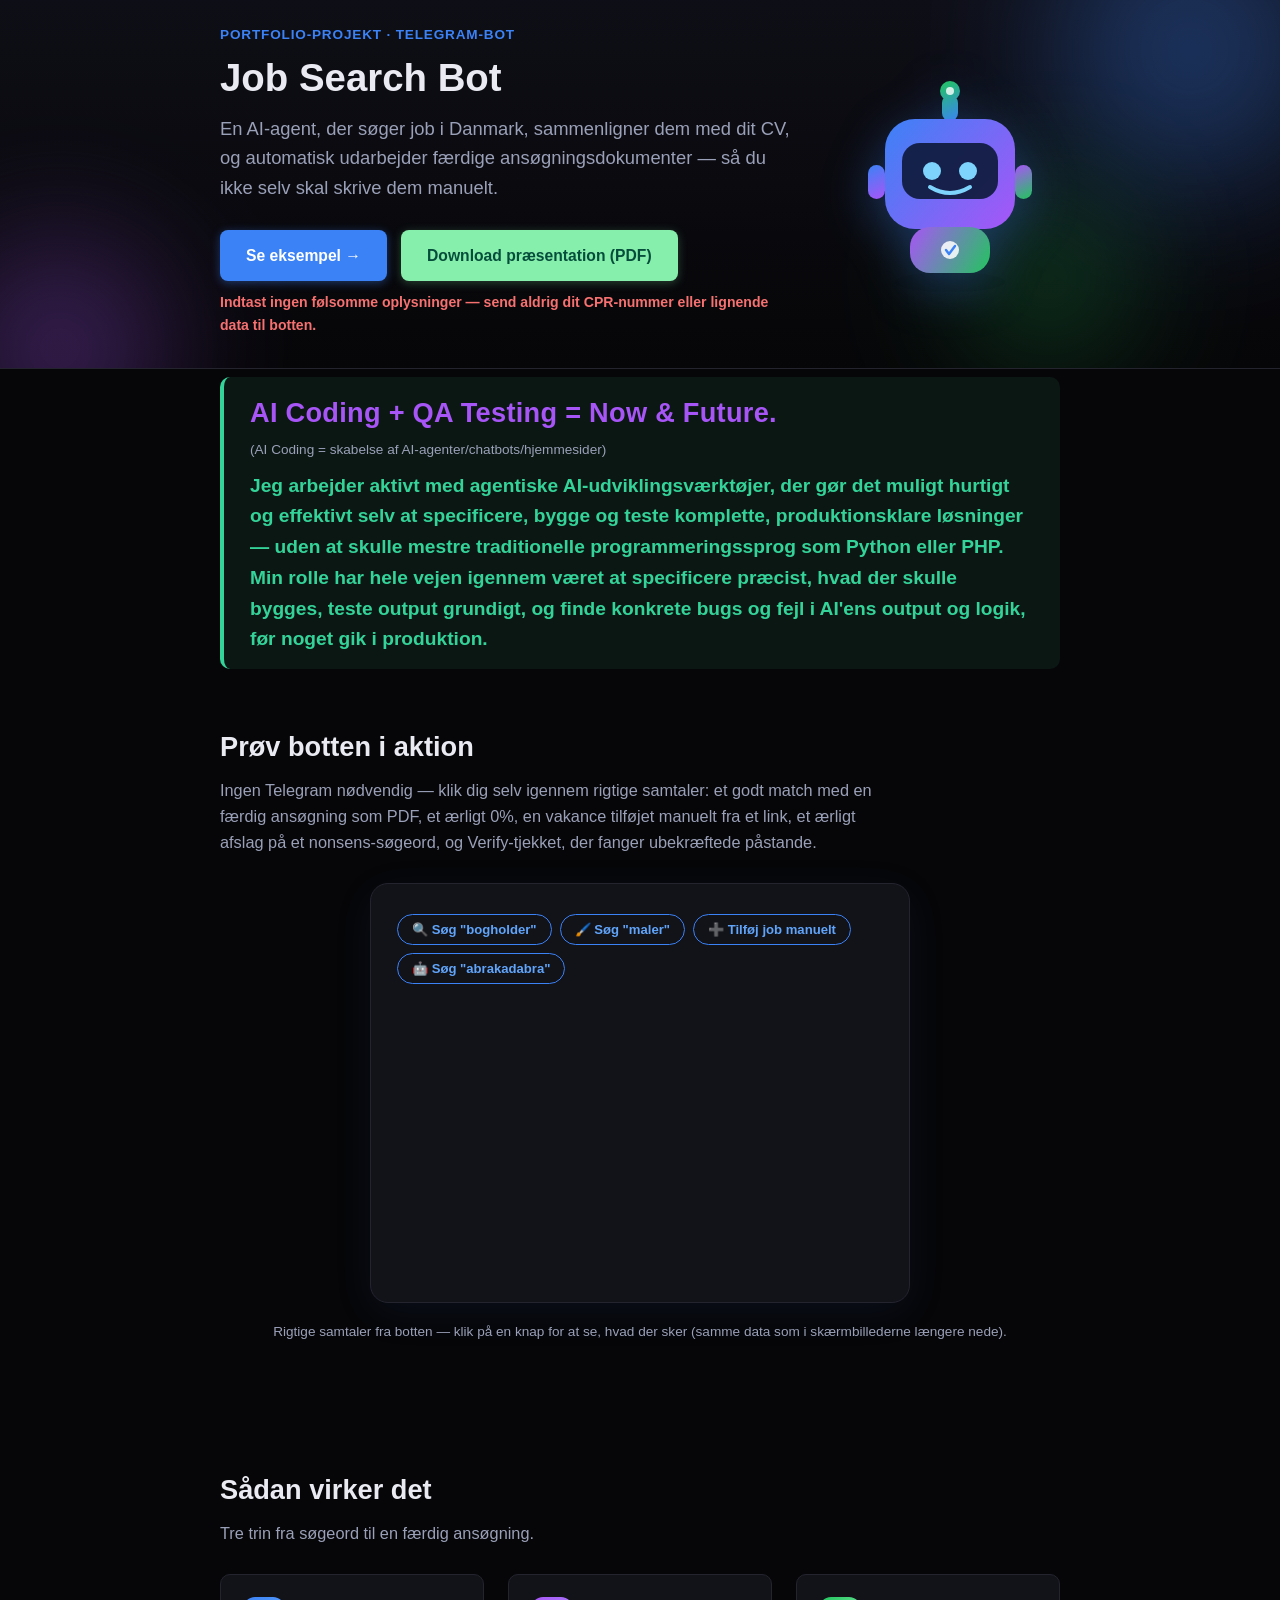
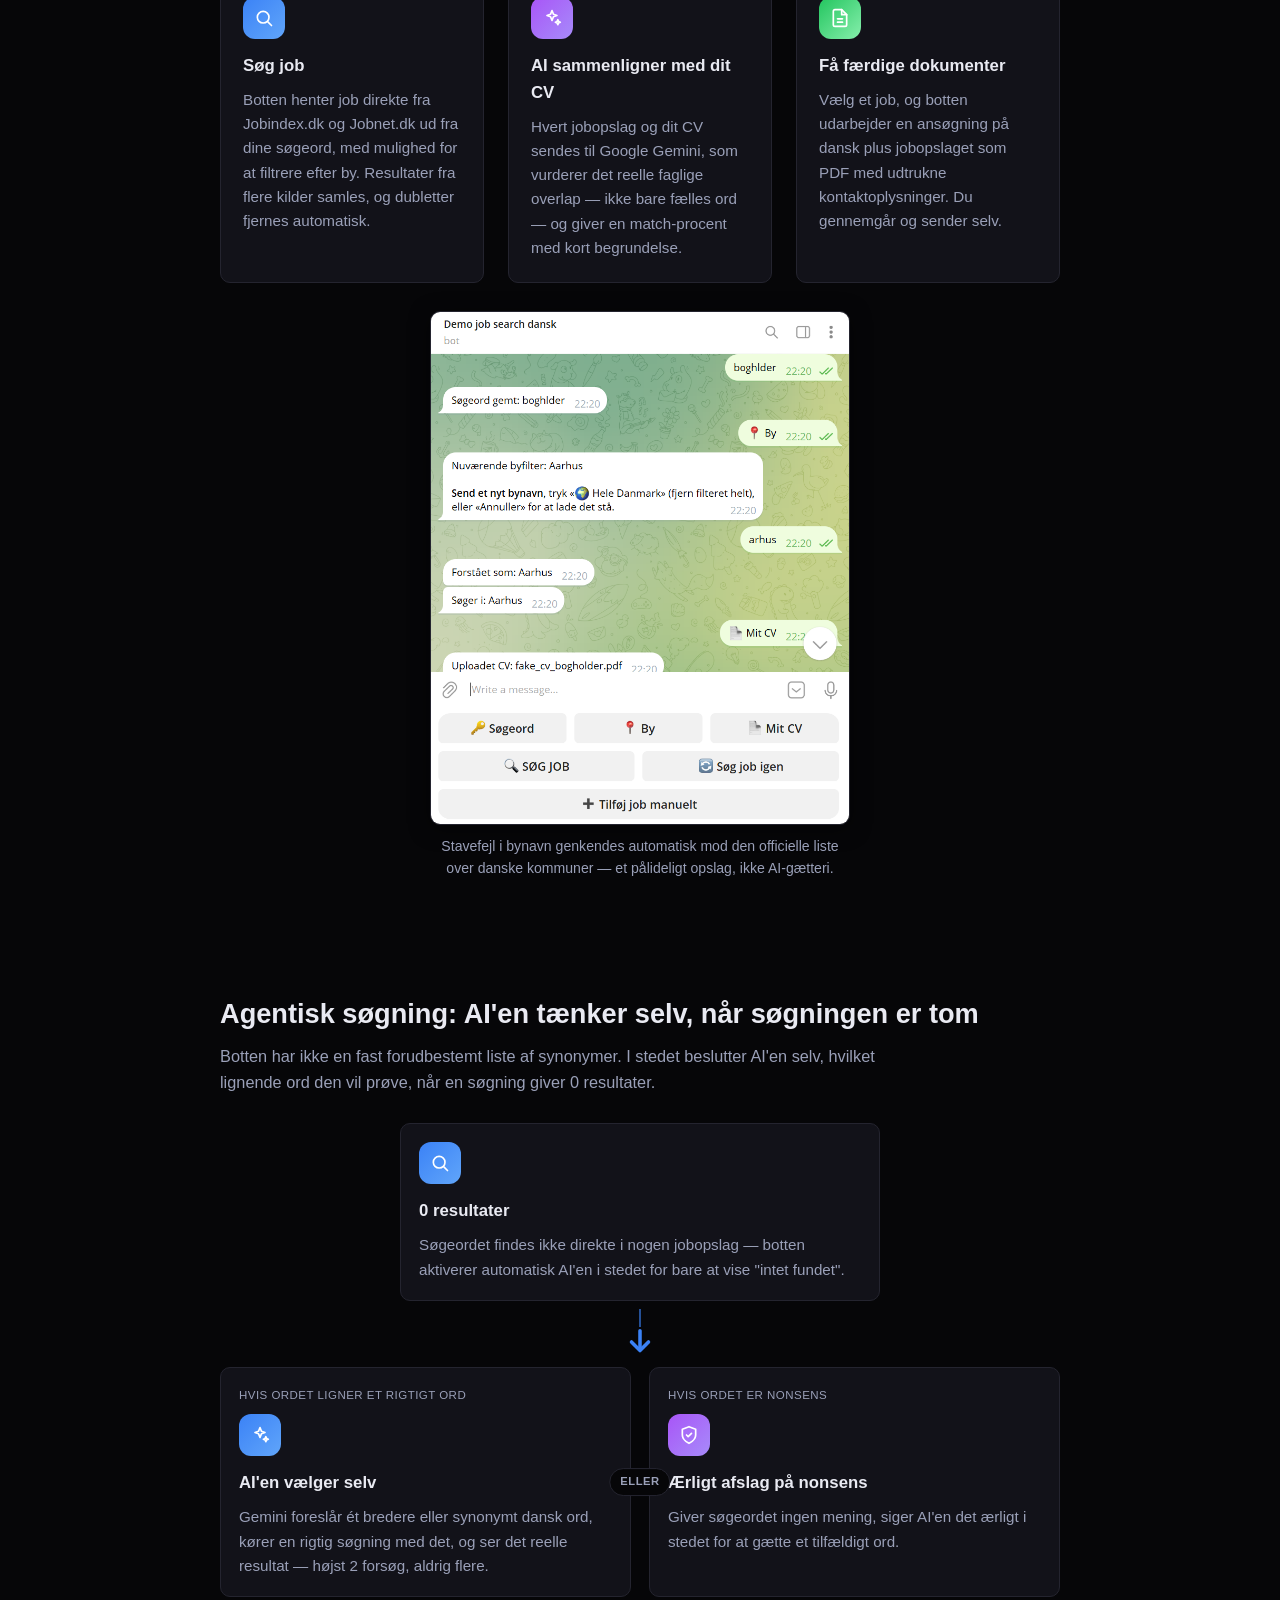
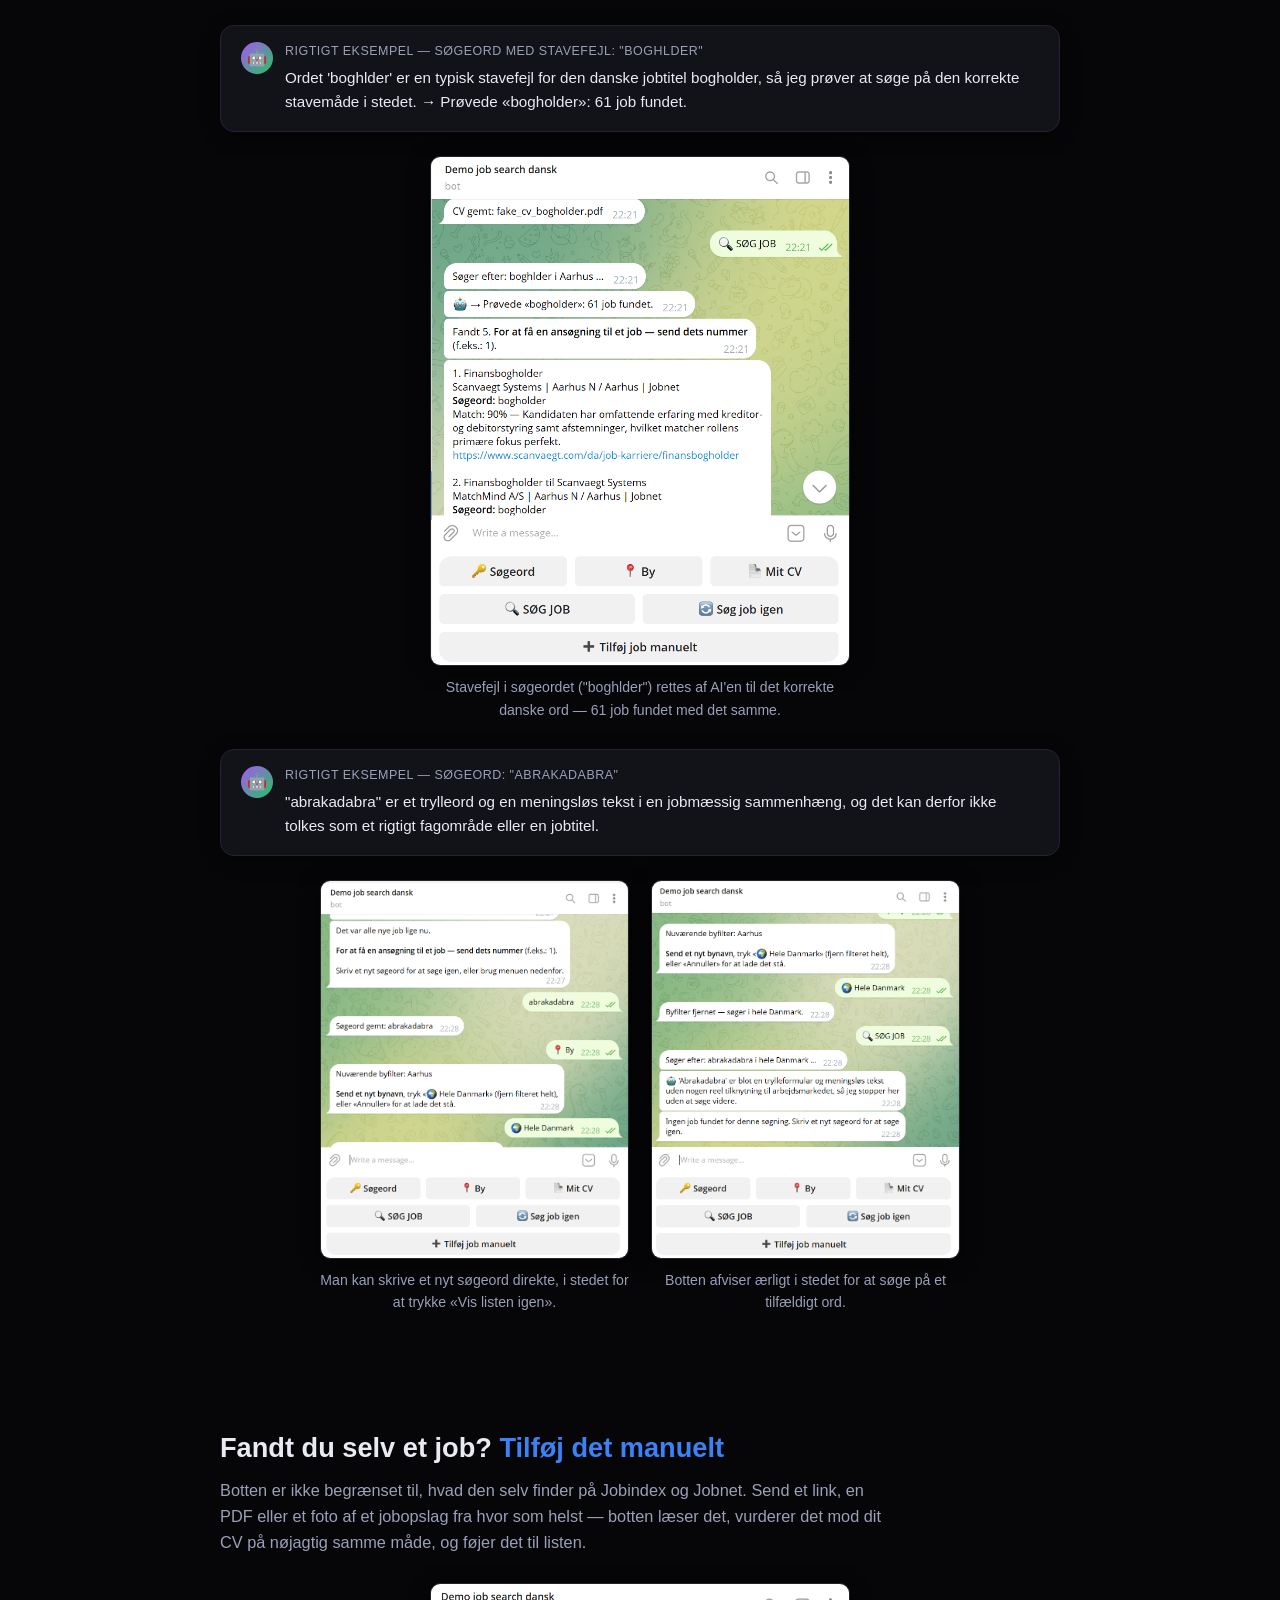
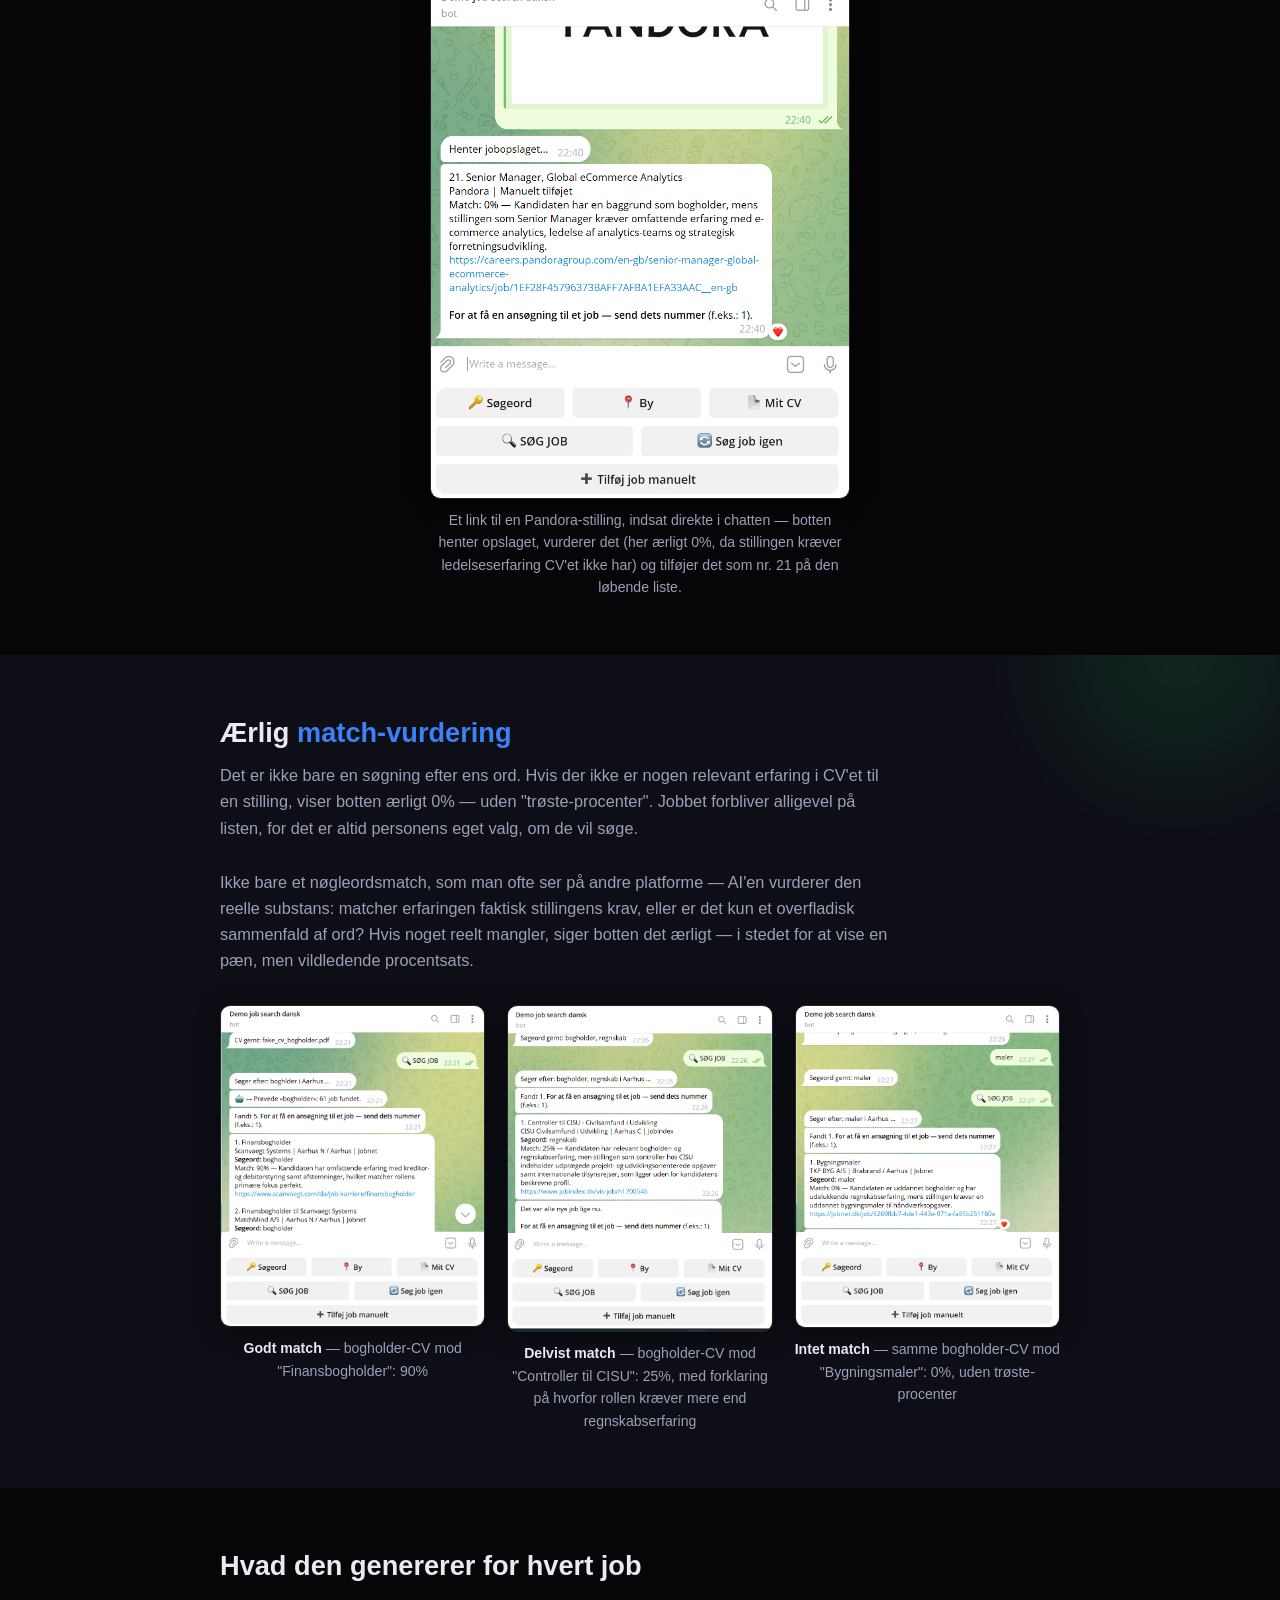
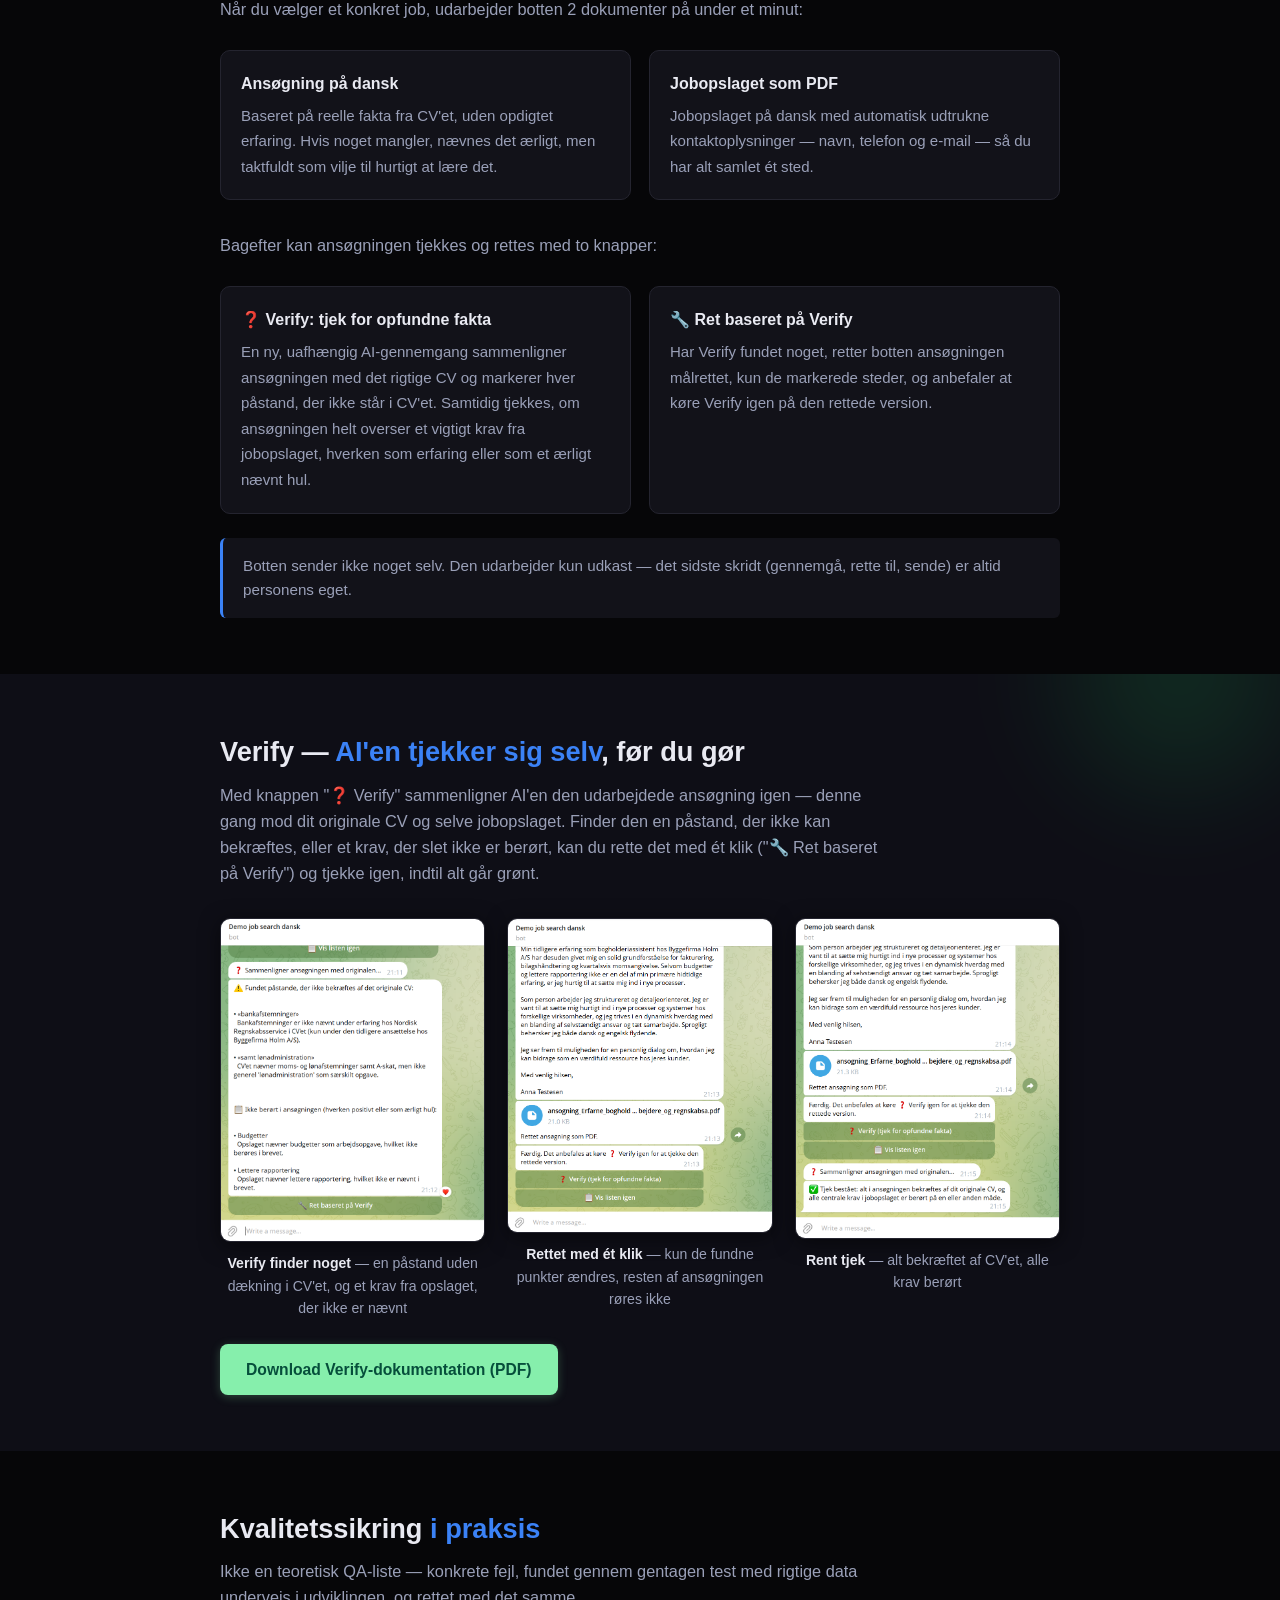
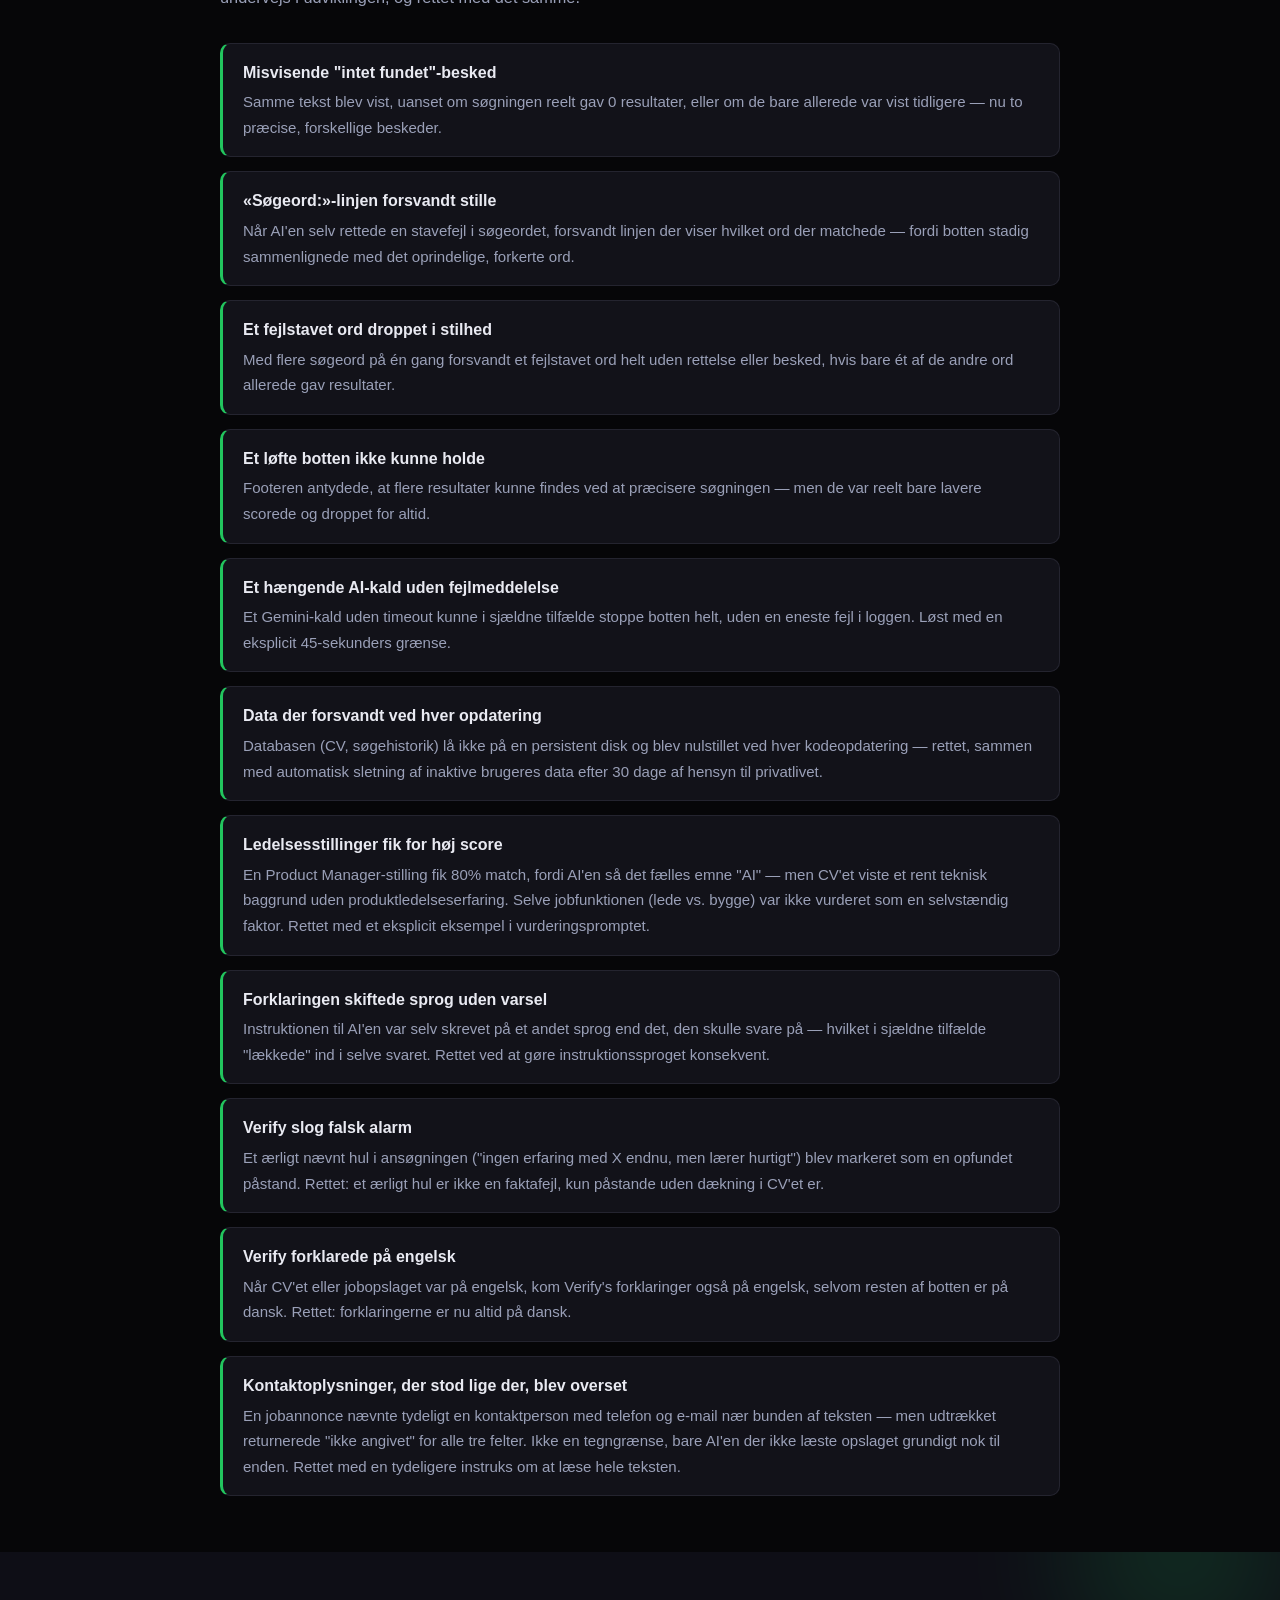
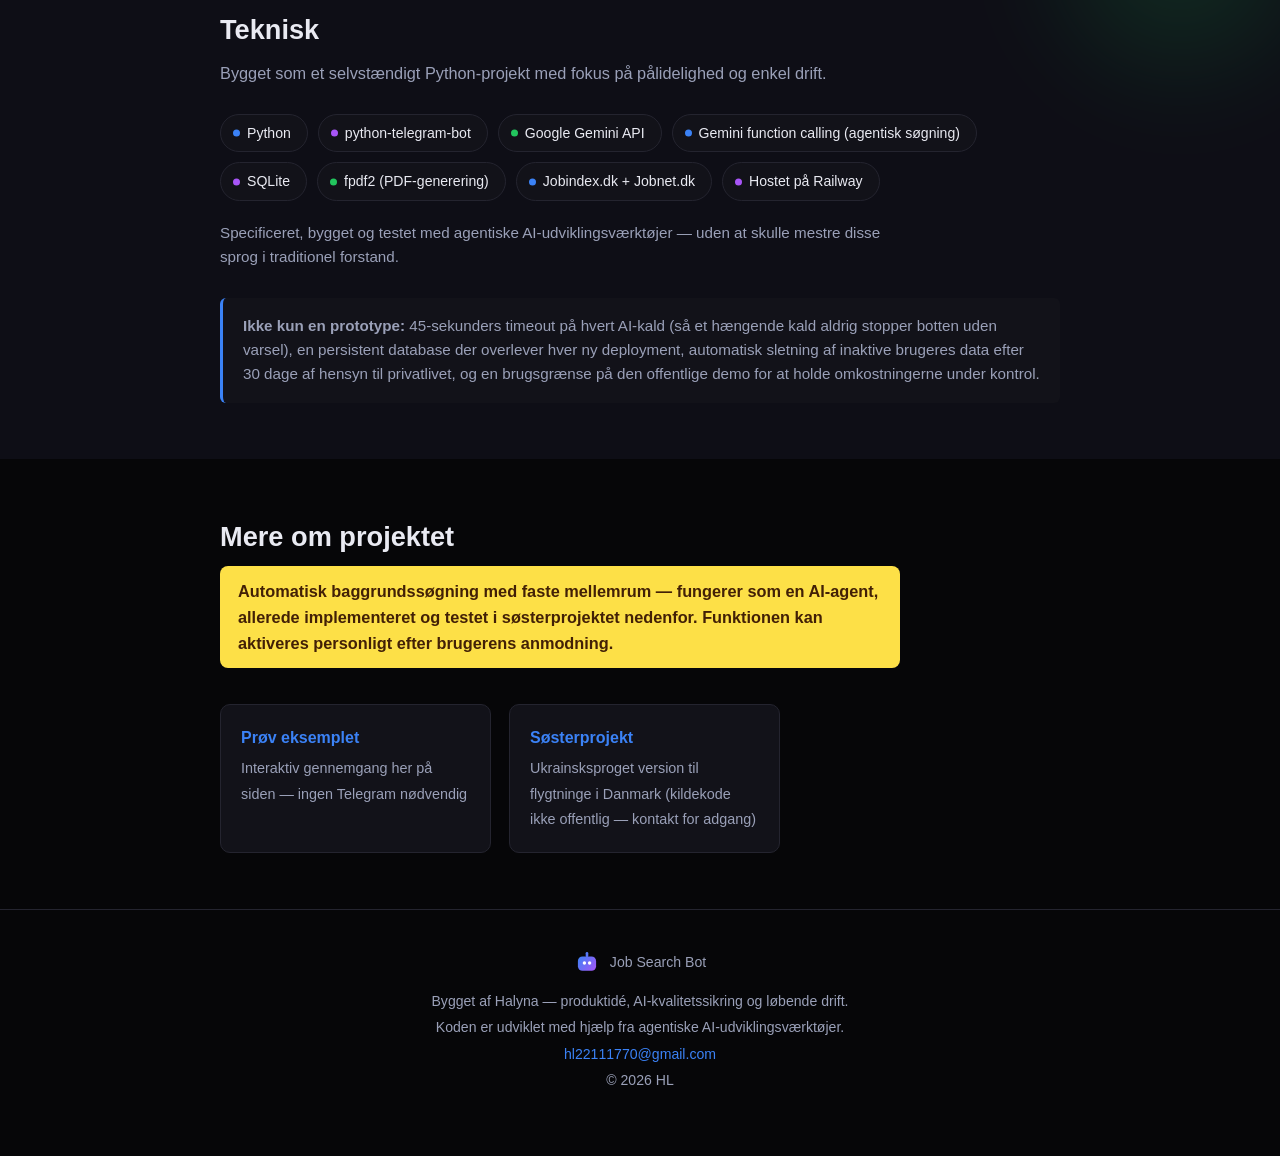
==== commit 76229bf8: "Point the Danish page's CTAs at the on-page demo, not the live bot The hero button and the "Prøv bot" ====
--- a/index.html
+++ b/index.html
@@ -598,7 +598,7 @@
         udarbejder færdige ansøgningsdokumenter — så du ikke selv skal skrive dem manuelt.
       </p>
       <div class="cta-row">
-        <a class="btn btn-primary" href="https://t.me/Demo_job_search_dansk_bot" target="_blank" rel="noopener">Prøv botten live →</a>
+        <a class="btn btn-primary" href="#demo">Se eksempel →</a>
         <a class="btn btn-pdf" href="assets/job-search-bot-presentation.pdf" target="_blank" rel="noopener">Download præsentation (PDF)</a>
       </div>
       <p style="margin-top: 10px; font-size: 0.88rem; color: #f87171; font-weight: 600;">Indtast ingen følsomme oplysninger — send aldrig dit CPR-nummer eller lignende data til botten.</p>
@@ -662,7 +662,7 @@
   </div>
 </section>
 
-<section>
+<section id="demo">
   <div class="wrap">
     <h2>Prøv botten i aktion</h2>
     <p class="lead">
@@ -964,9 +964,9 @@
       efter brugerens anmodning.
     </p>
     <div class="links-grid links-grid-2">
-      <a class="link-card" href="https://t.me/Demo_job_search_dansk_bot" target="_blank" rel="noopener">
-        <strong>Prøv botten</strong>
-        <span>@Demo_job_search_dansk_bot på Telegram</span>
+      <a class="link-card" href="#demo">
+        <strong>Prøv eksemplet</strong>
+        <span>Interaktiv gennemgang her på siden — ingen Telegram nødvendig</span>
       </a>
       <div class="link-card">
         <strong>Søsterprojekt</strong>
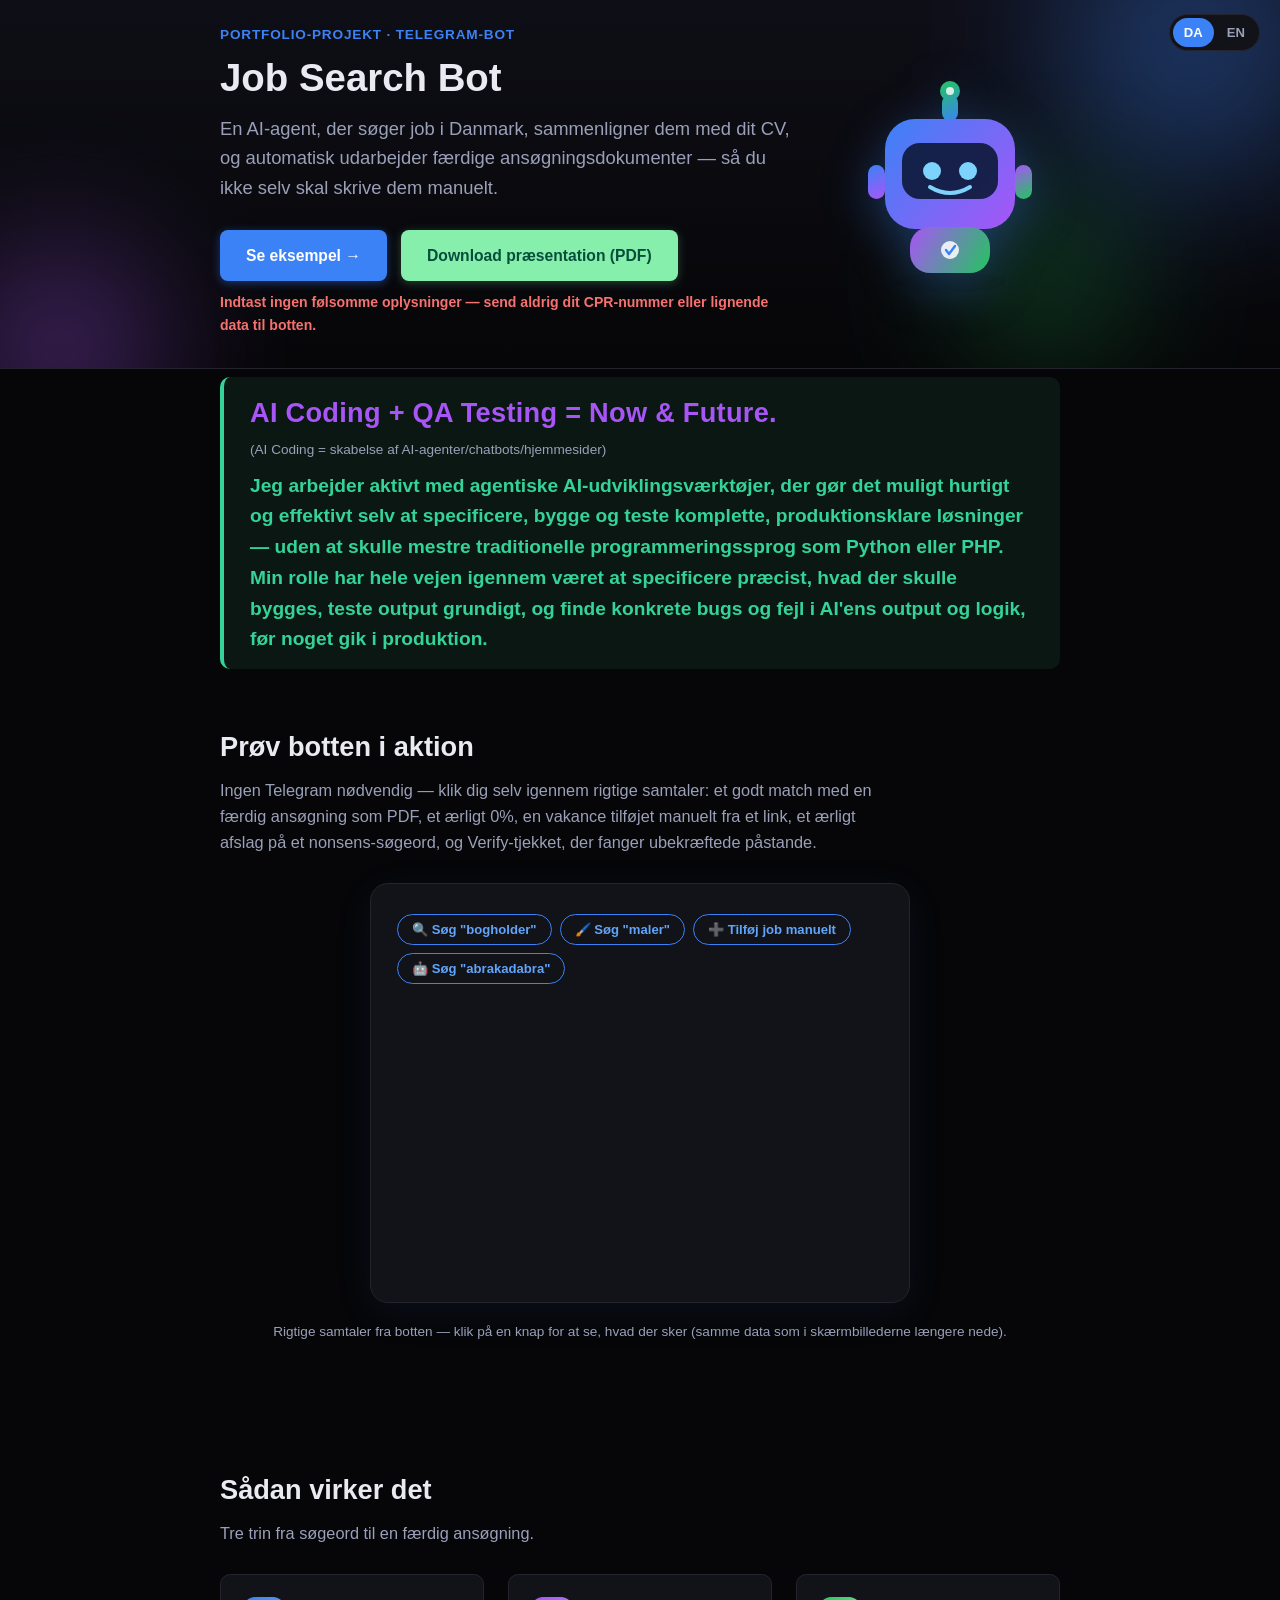
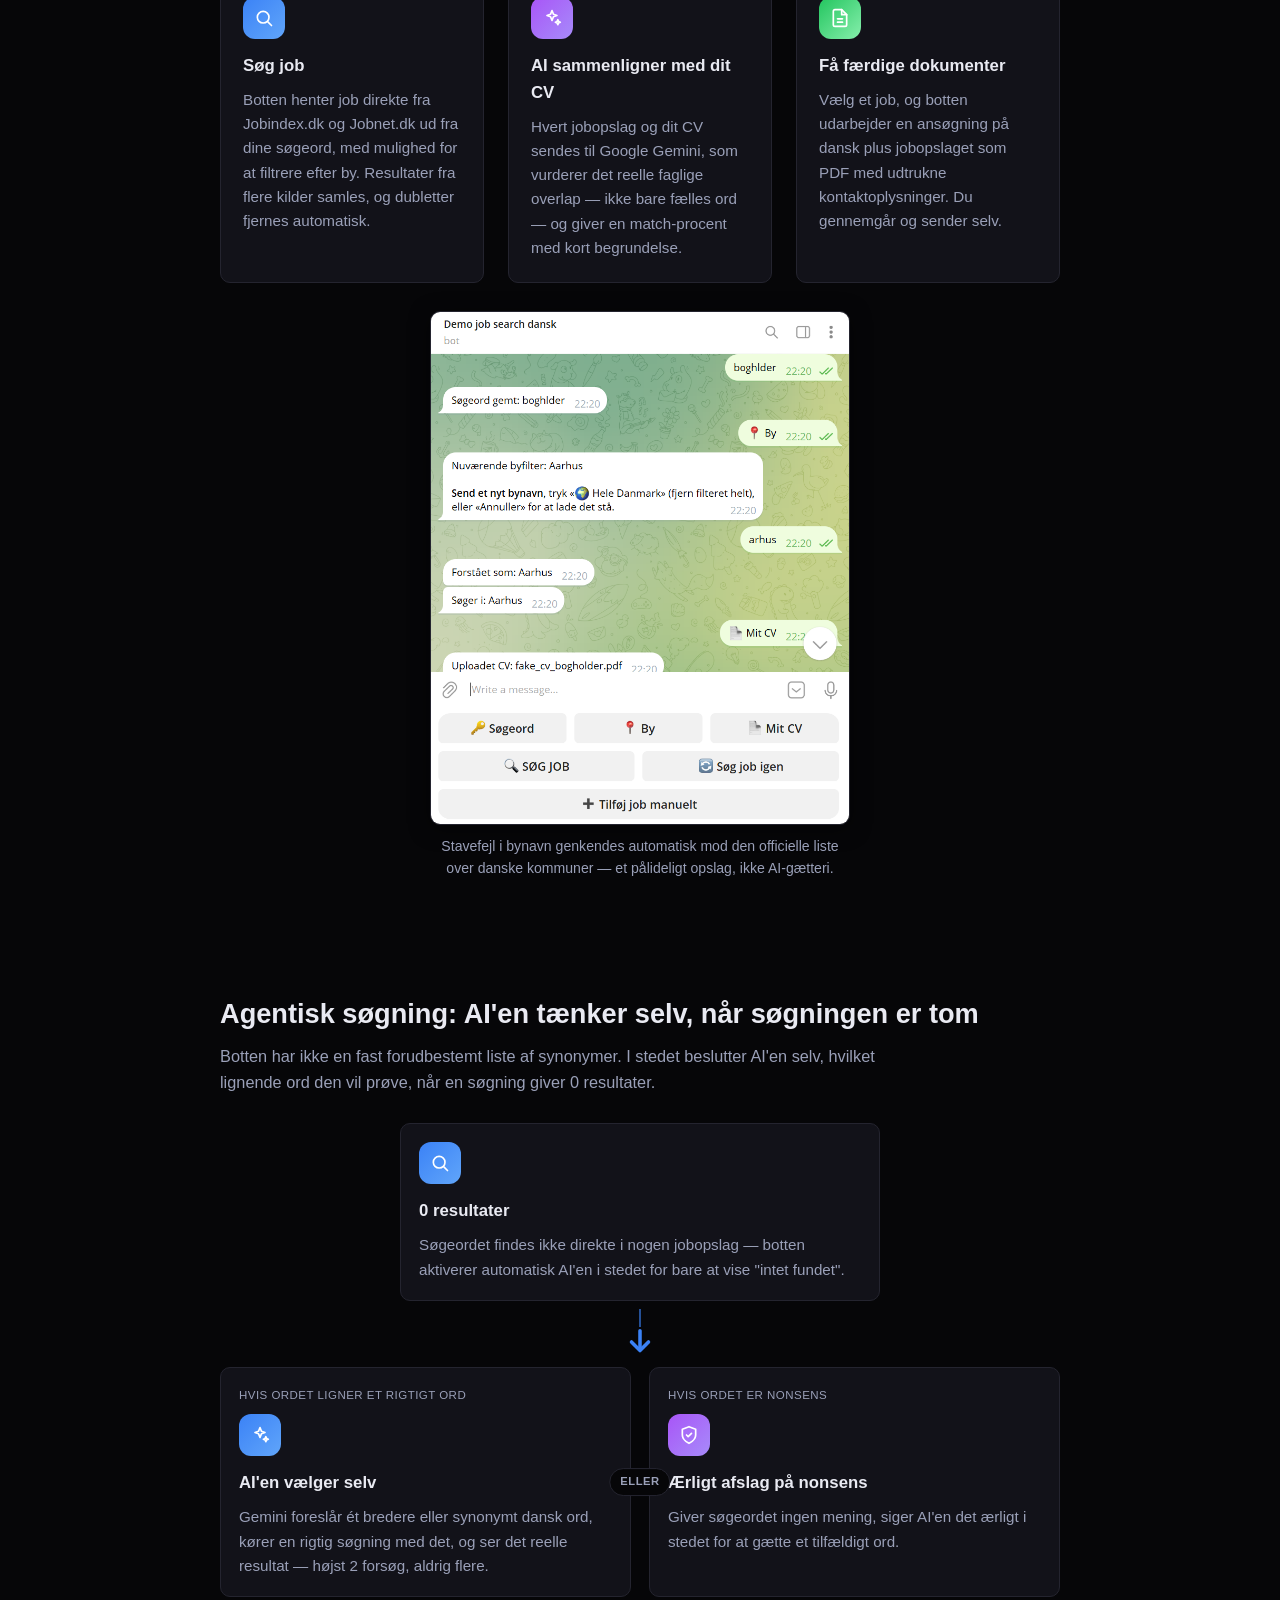
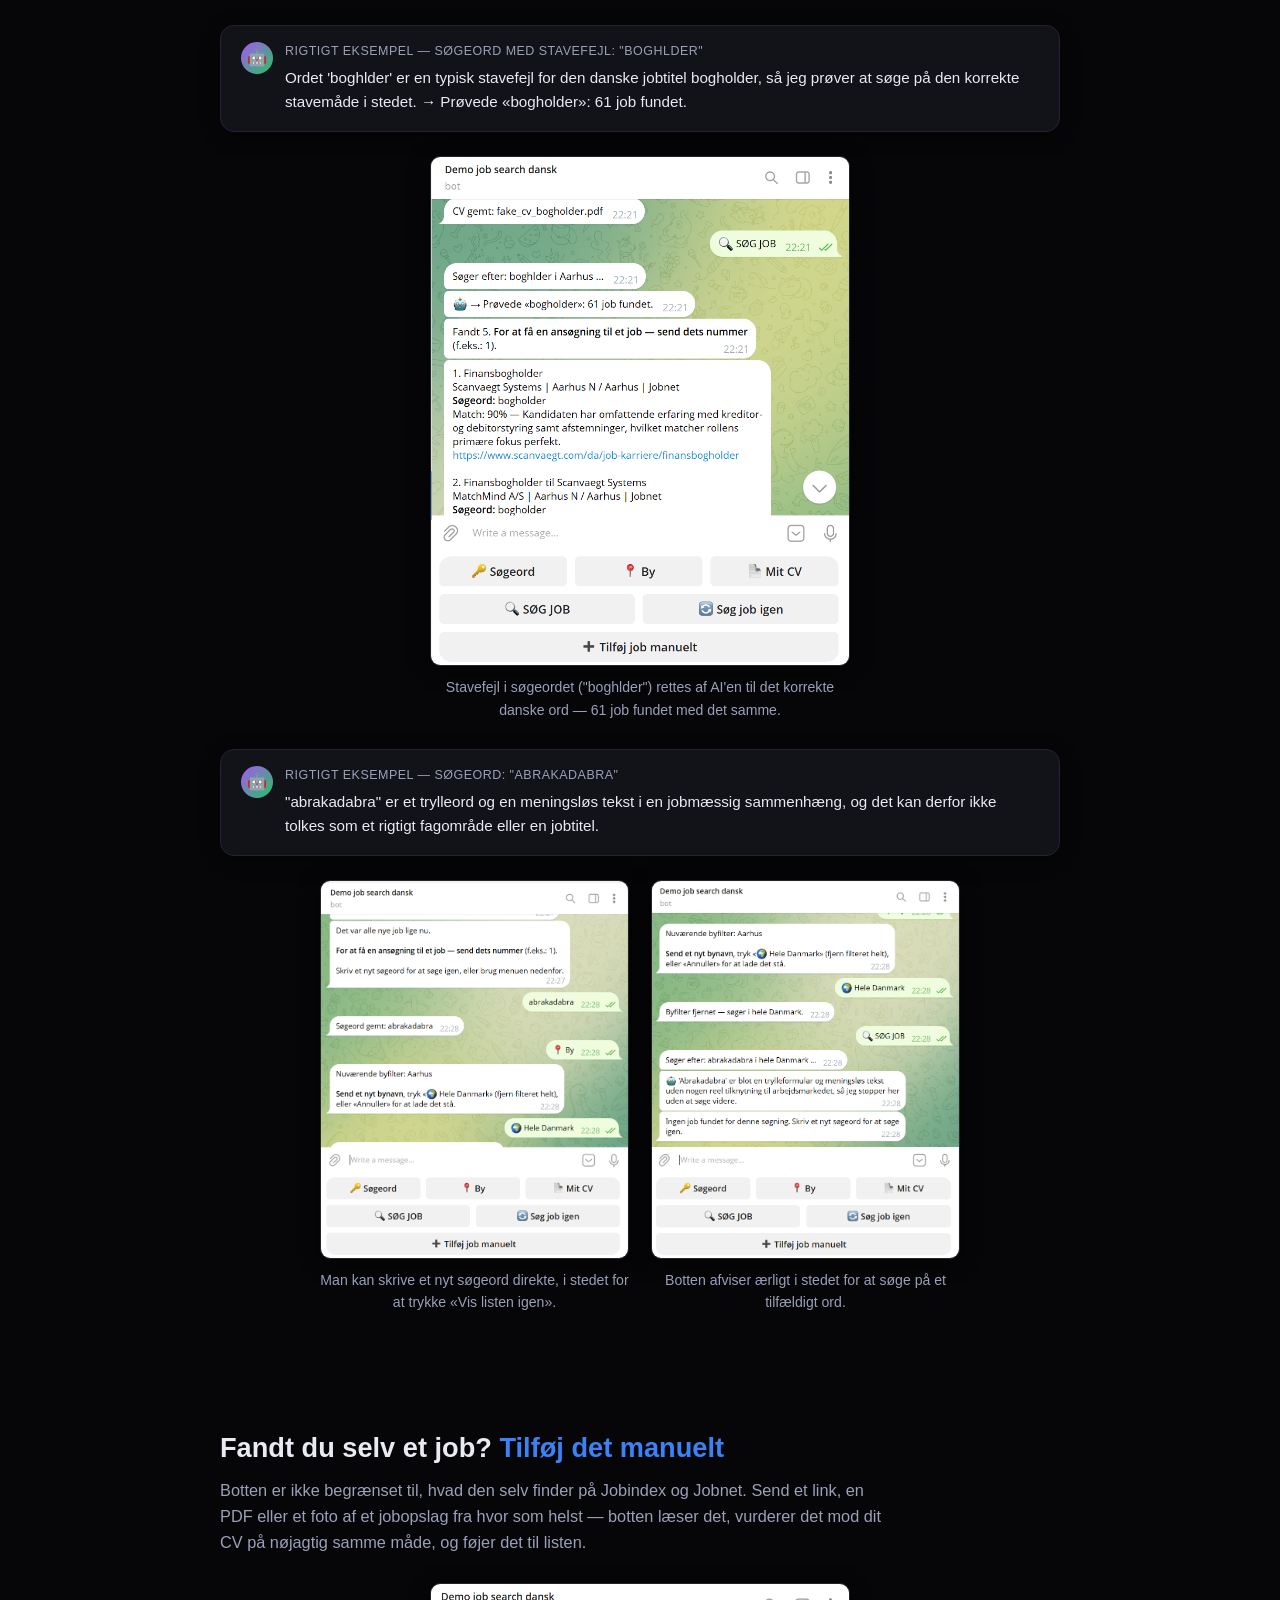
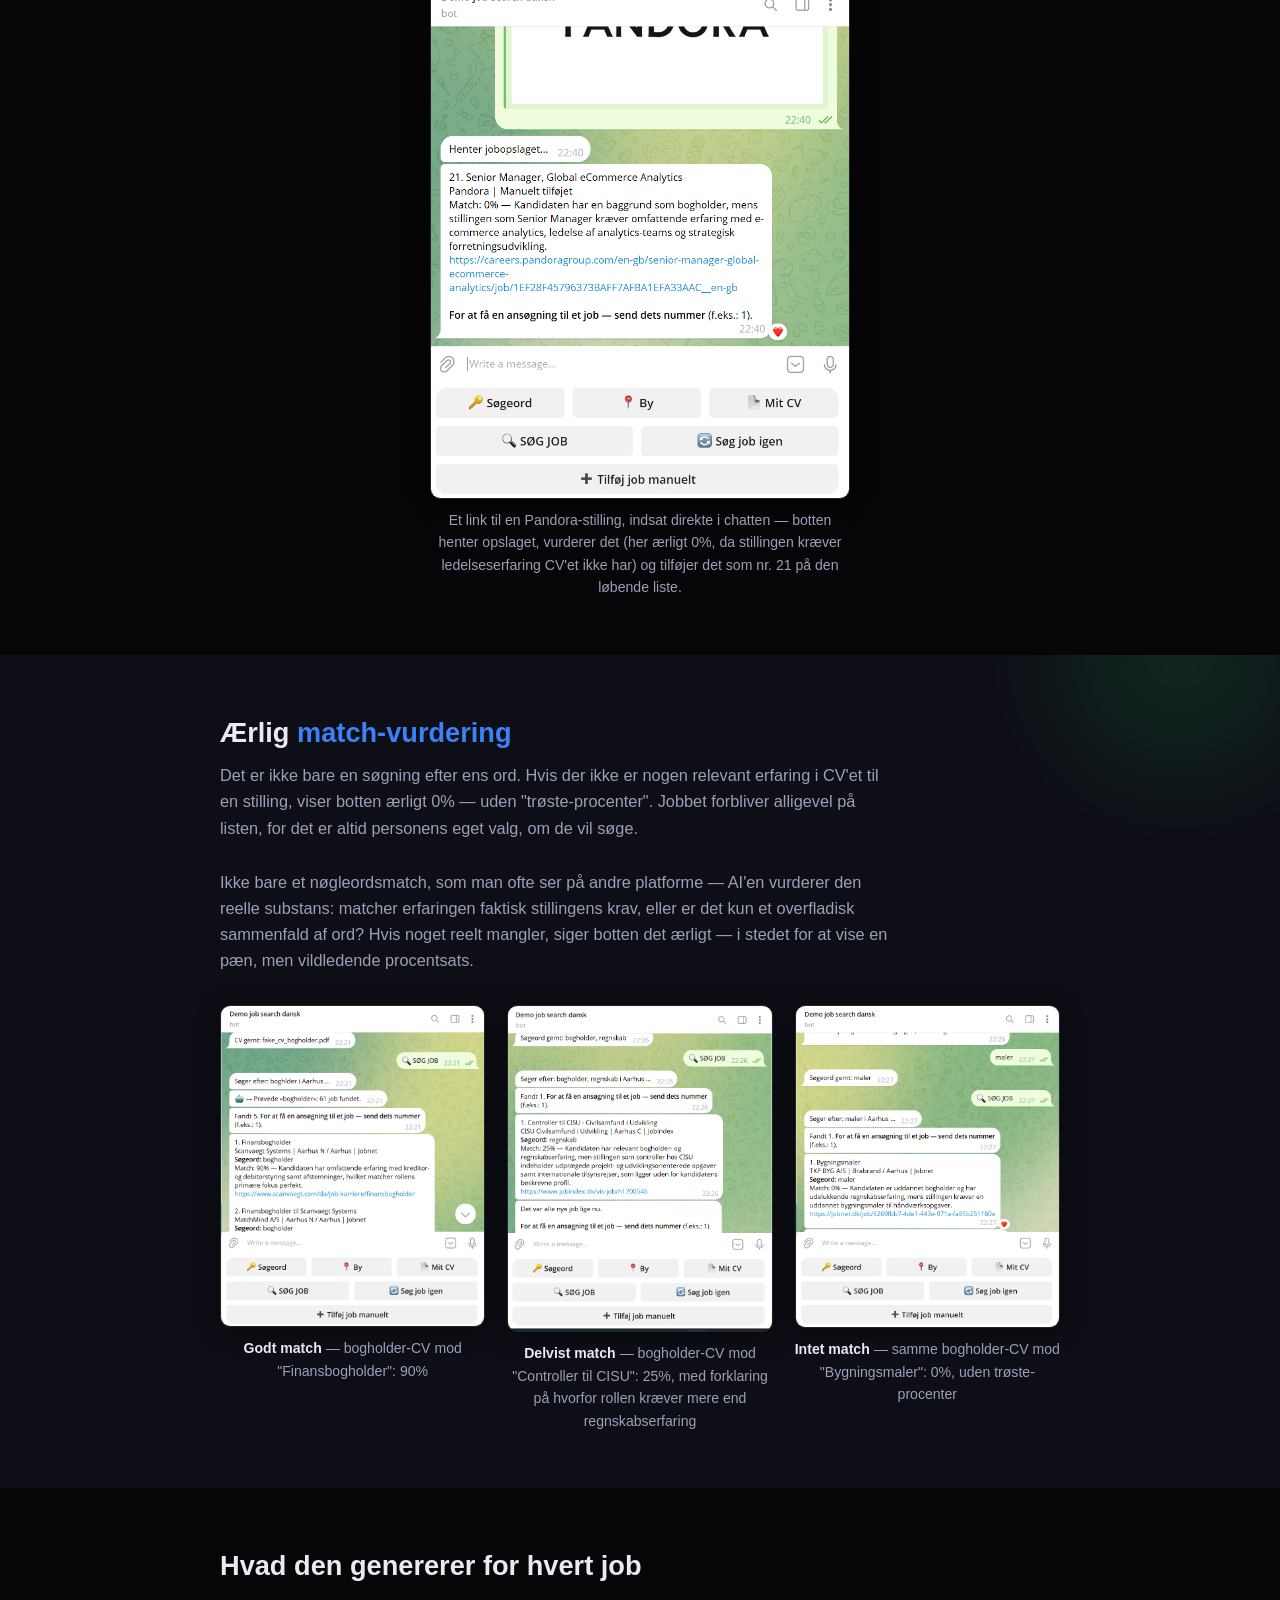
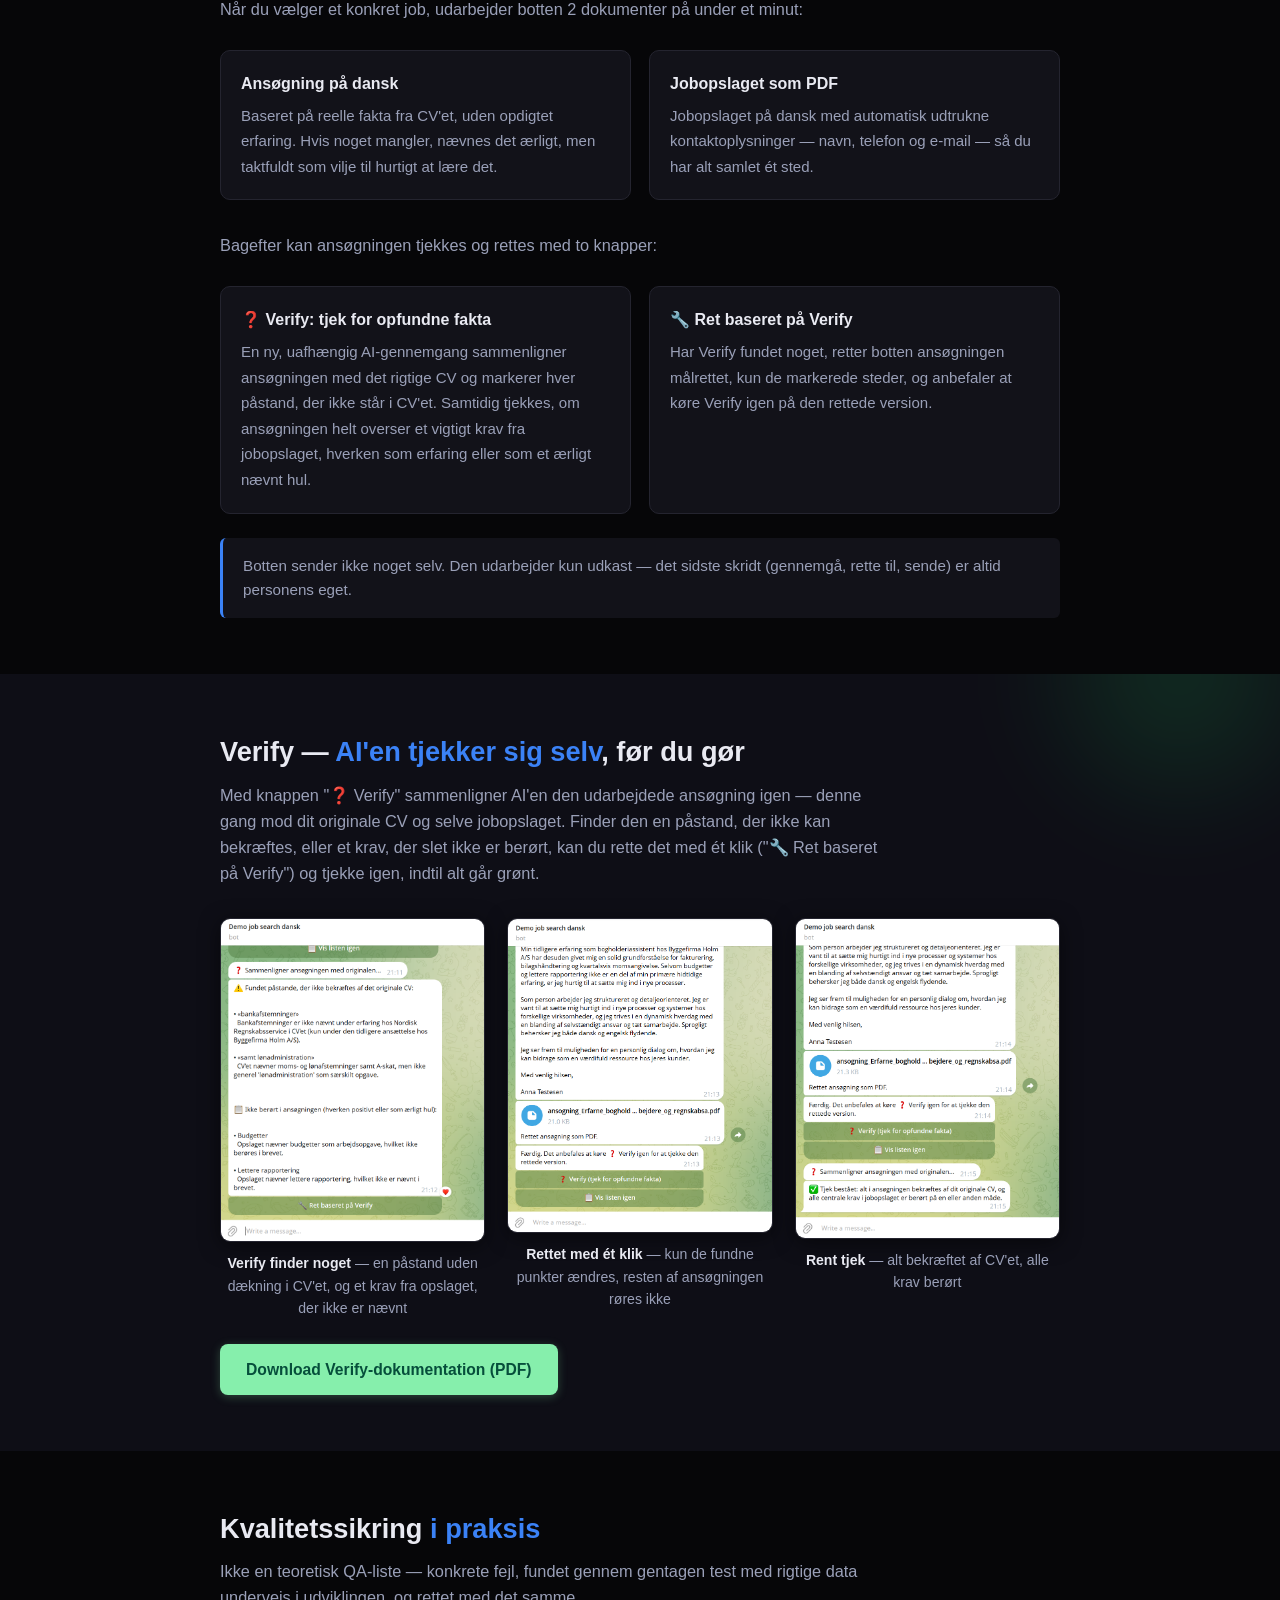
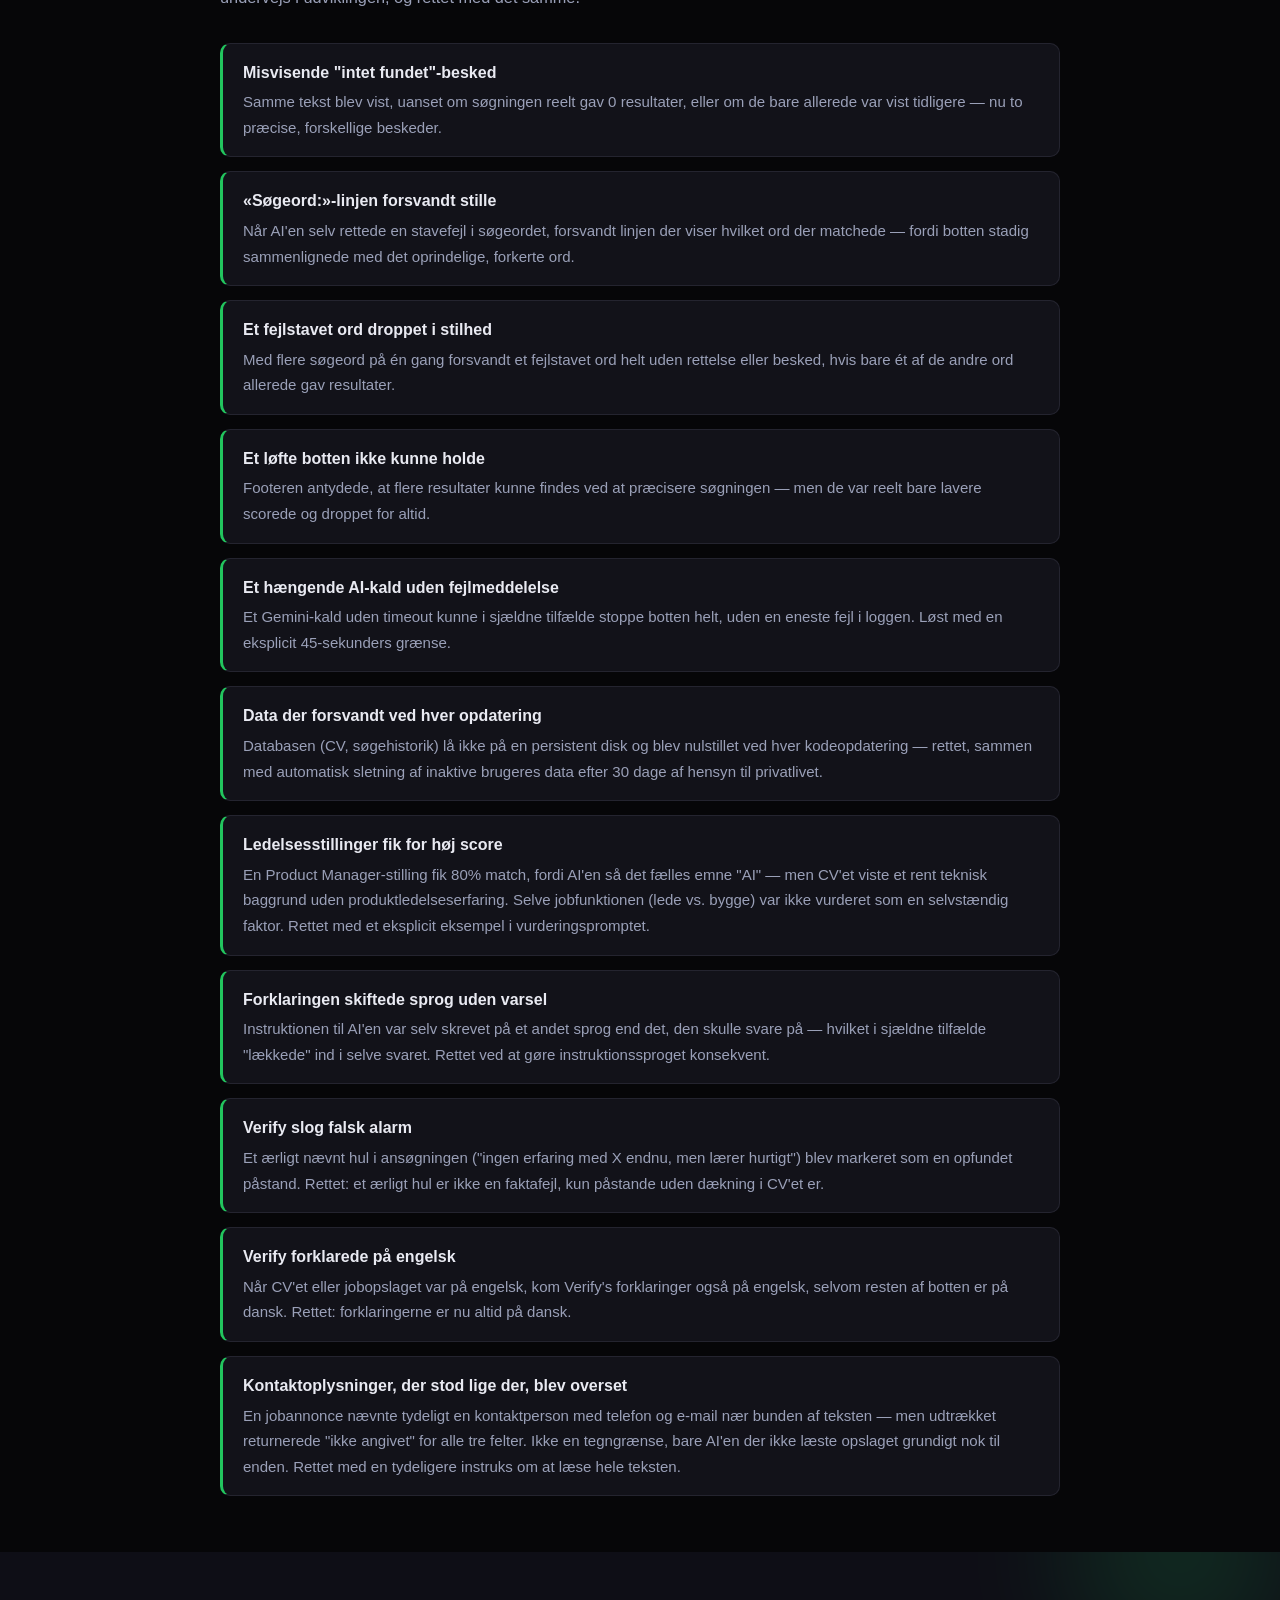
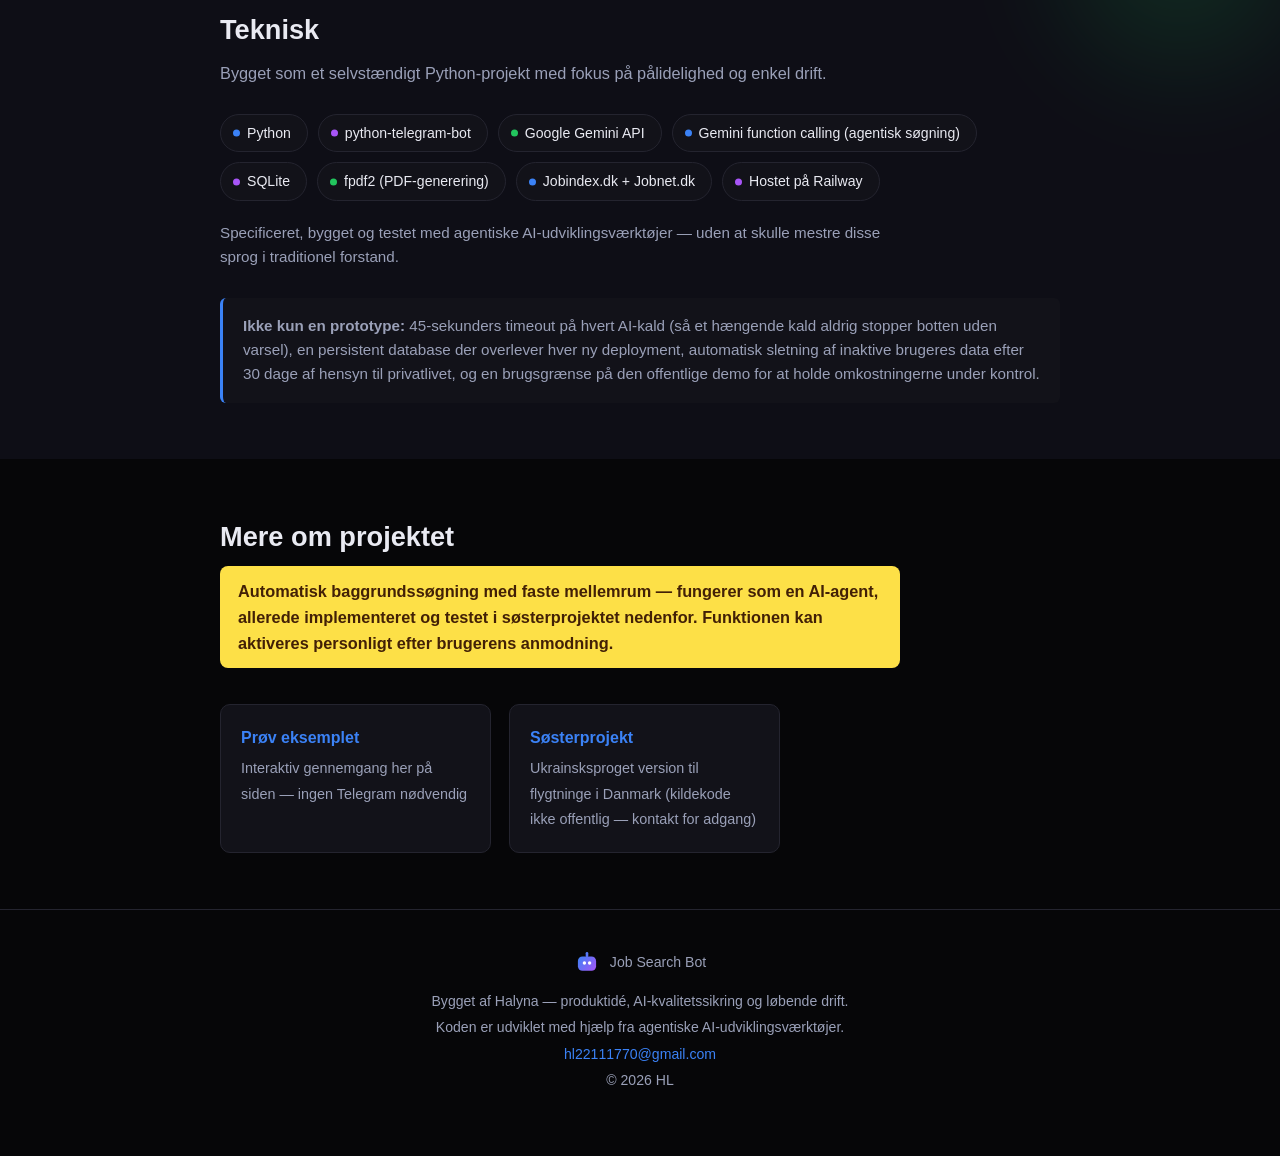
==== commit 1f38873f: "Add English version of the job-search-bot page with a DA/EN switcher Co-Authored-By: Claude Opus 5.5" ====
--- a/index.html
+++ b/index.html
@@ -5,6 +5,8 @@
 <meta name="viewport" content="width=device-width, initial-scale=1.0">
 <title>Job Search Bot — Telegram-bot til jobsøgning i Danmark</title>
 <meta name="description" content="En Telegram-bot der søger job i Danmark, sammenligner dem med dit CV via kunstig intelligens, og udarbejder færdige ansøgningsdokumenter.">
+<link rel="alternate" hreflang="da" href="https://halyna-projects.github.io/">
+<link rel="alternate" hreflang="en" href="https://halyna-projects.github.io/en/">
 <script data-goatcounter="https://halyna-demo-dk-jobbot.goatcounter.com/count" async src="//gc.zgo.at/count.js"></script>
 <style>
   :root {
@@ -581,11 +583,37 @@
     .subtitle { margin-left: auto; margin-right: auto; }
     .cta-row { justify-content: center; }
   }
+  .lang-switch {
+    position: absolute;
+    top: 14px; right: 20px;
+    z-index: 2;
+    display: flex;
+    gap: 2px;
+    background: var(--surface);
+    border: 1px solid var(--border);
+    border-radius: 999px;
+    padding: 3px;
+    font-size: 0.82rem;
+    font-weight: 600;
+  }
+  .lang-switch a, .lang-switch span {
+    padding: 4px 11px;
+    border-radius: 999px;
+    color: var(--muted);
+    text-decoration: none;
+  }
+  .lang-switch a:hover { color: var(--text); }
+  .lang-switch [aria-current="page"] { background: var(--accent); color: #fff; }
+  @media (max-width: 720px) { header.hero { padding-top: 52px; } }
 </style>
 </head>
 <body>
 
 <header class="hero">
+  <nav class="lang-switch" aria-label="Sprog">
+    <span aria-current="page">DA</span>
+    <a href="en/" hreflang="en" lang="en">EN</a>
+  </nav>
   <div class="blob blob-1"></div>
   <div class="blob blob-2"></div>
   <div class="blob blob-3"></div>
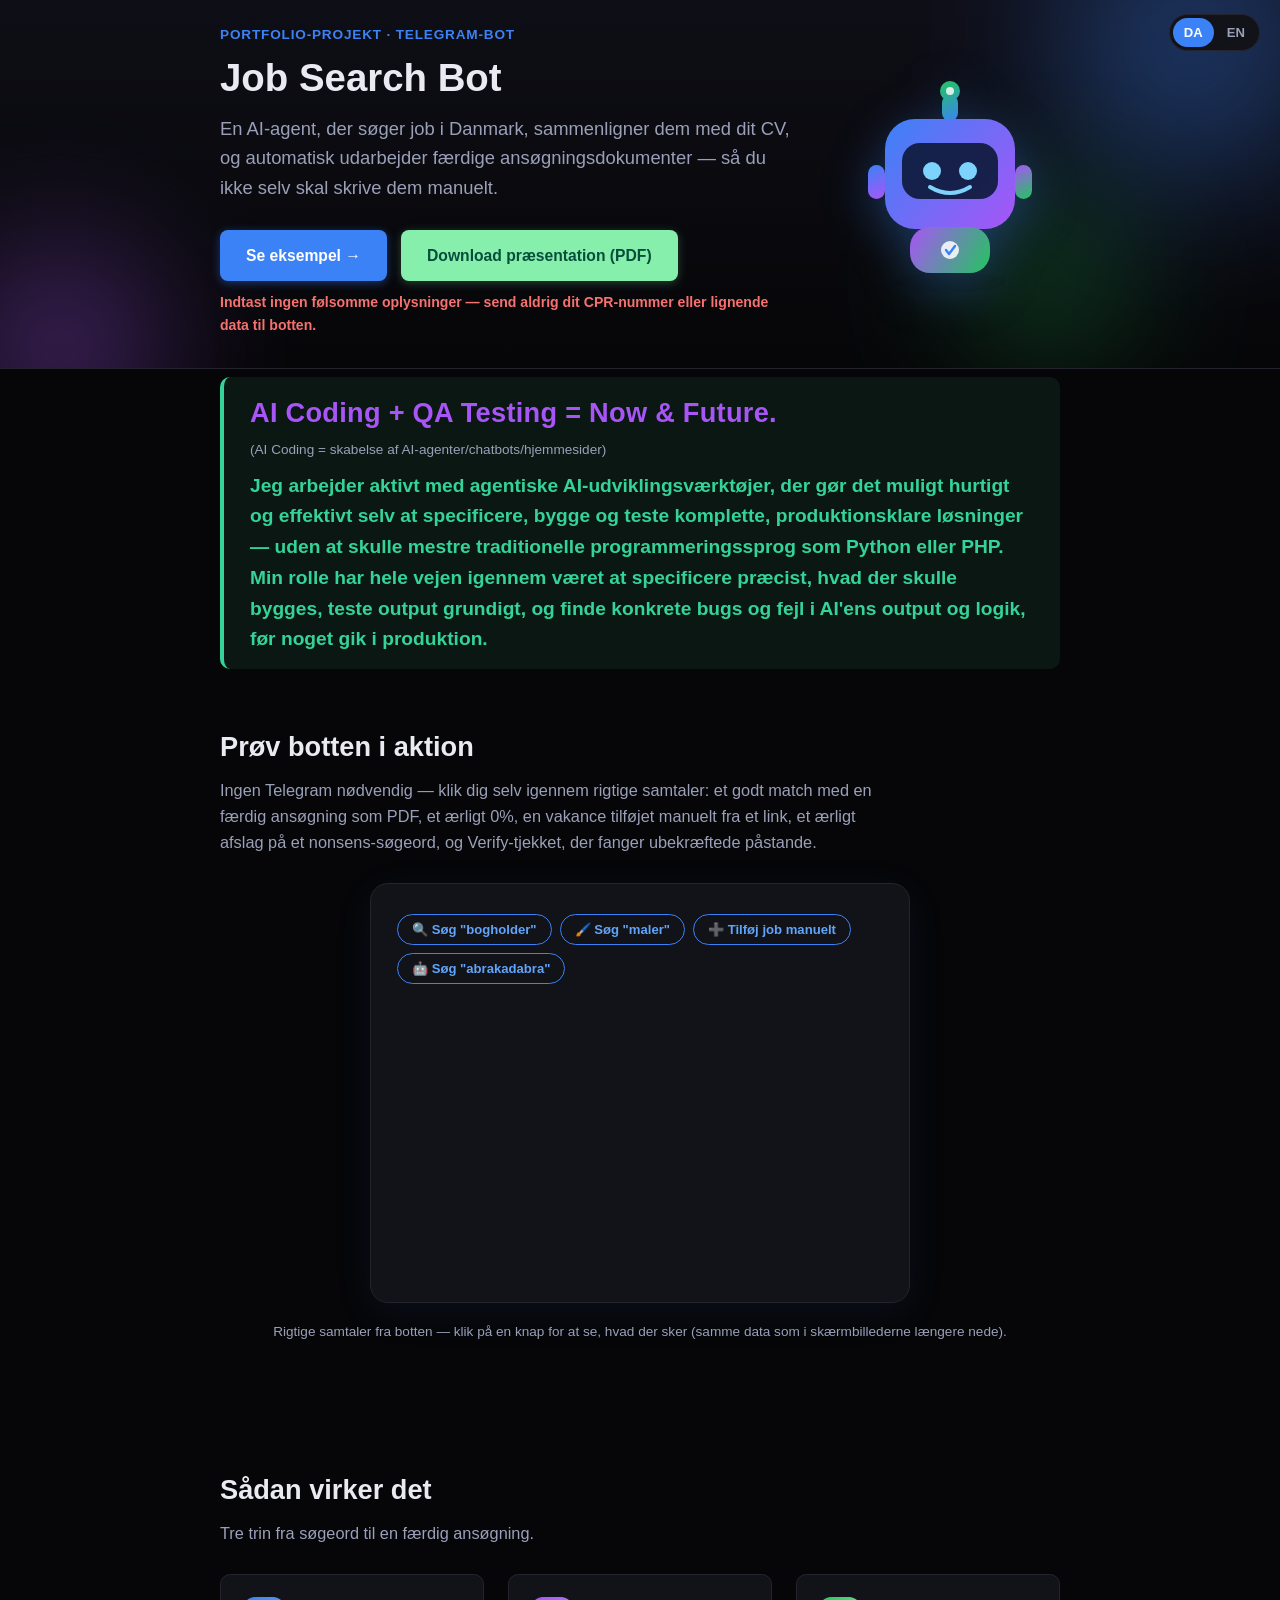
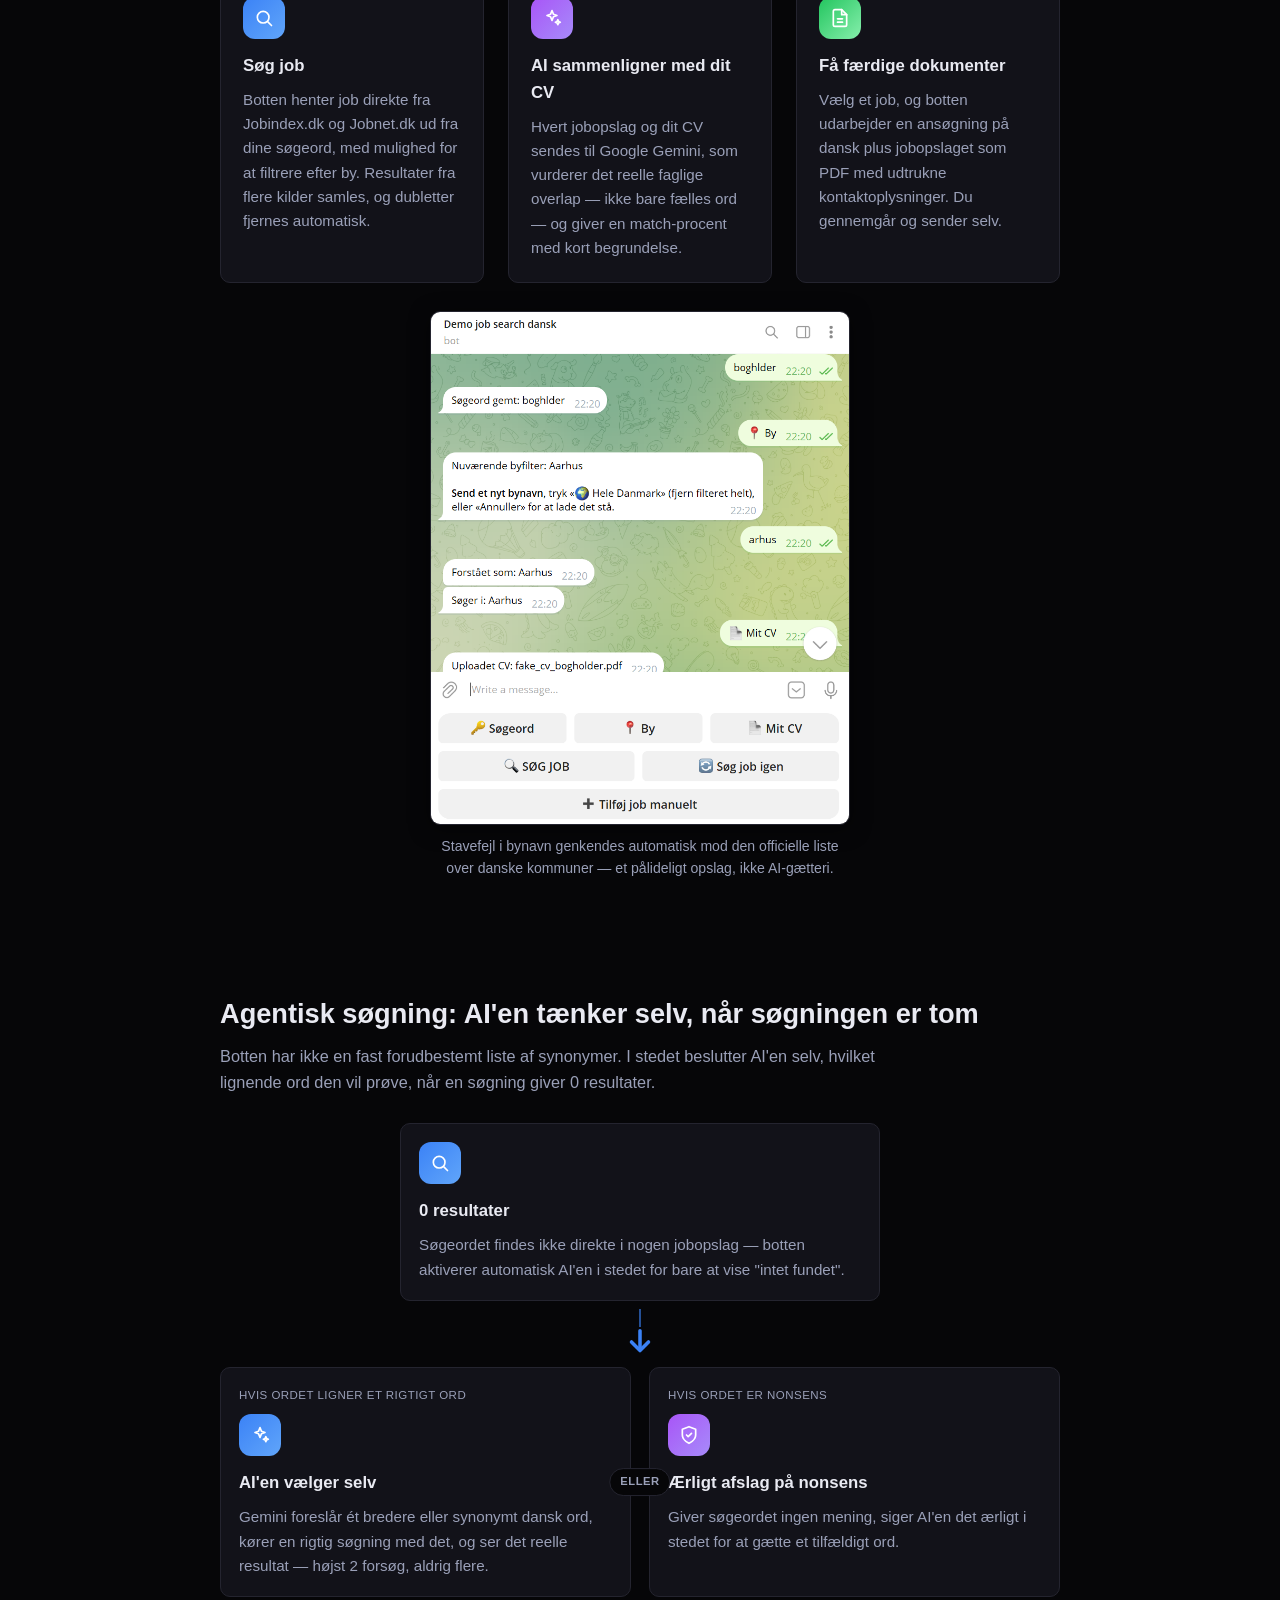
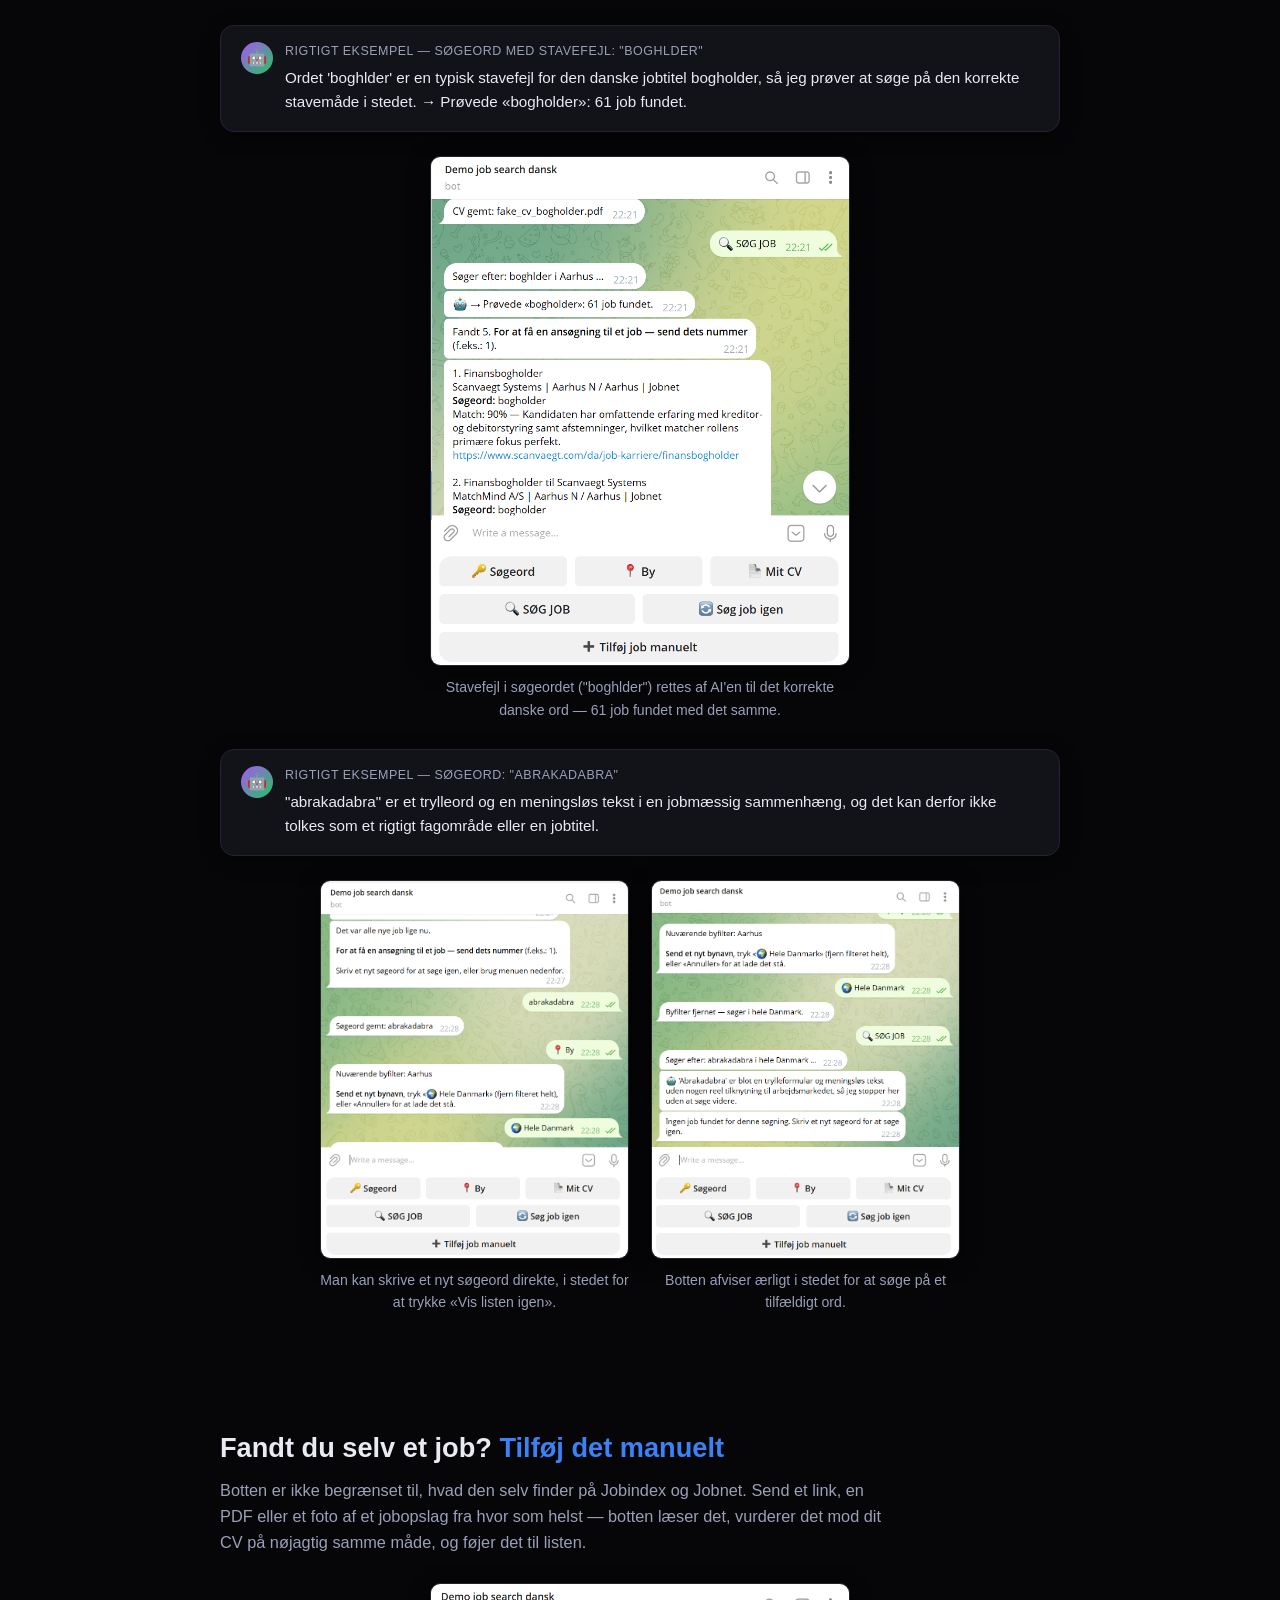
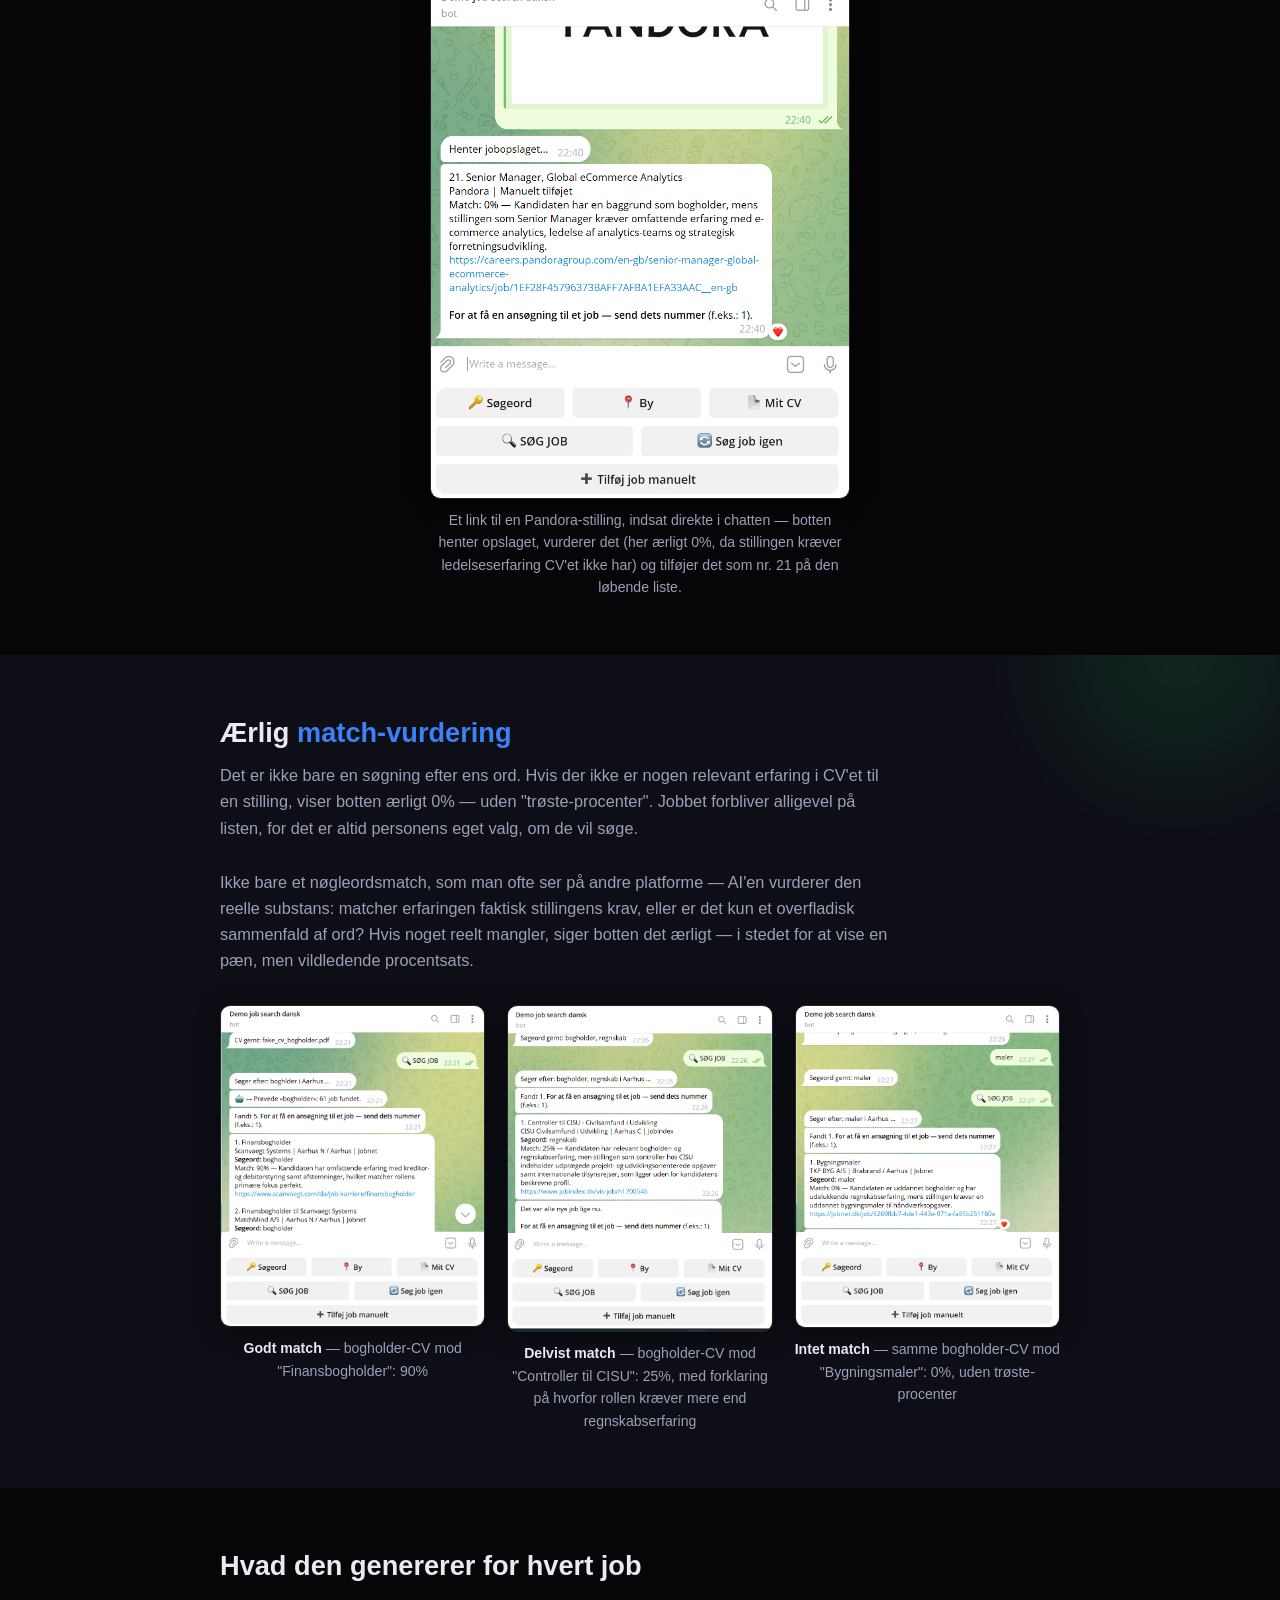
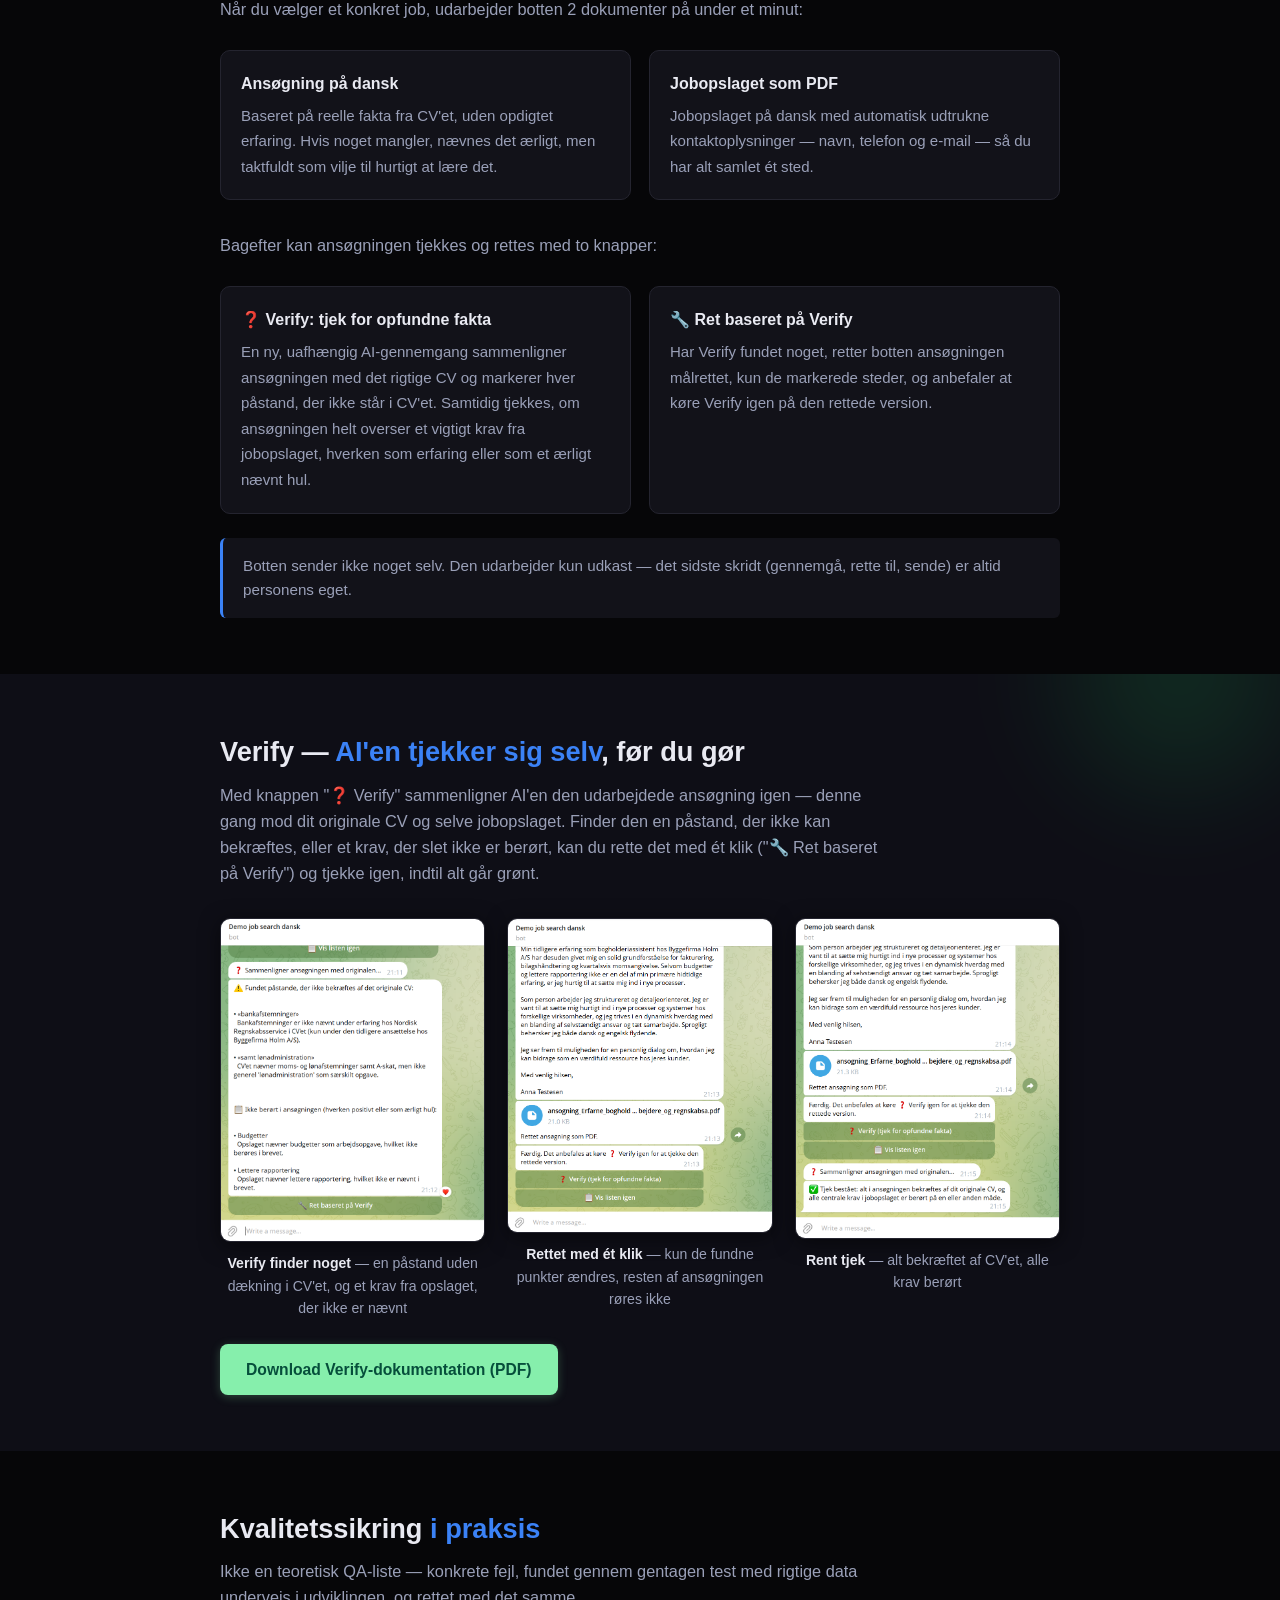
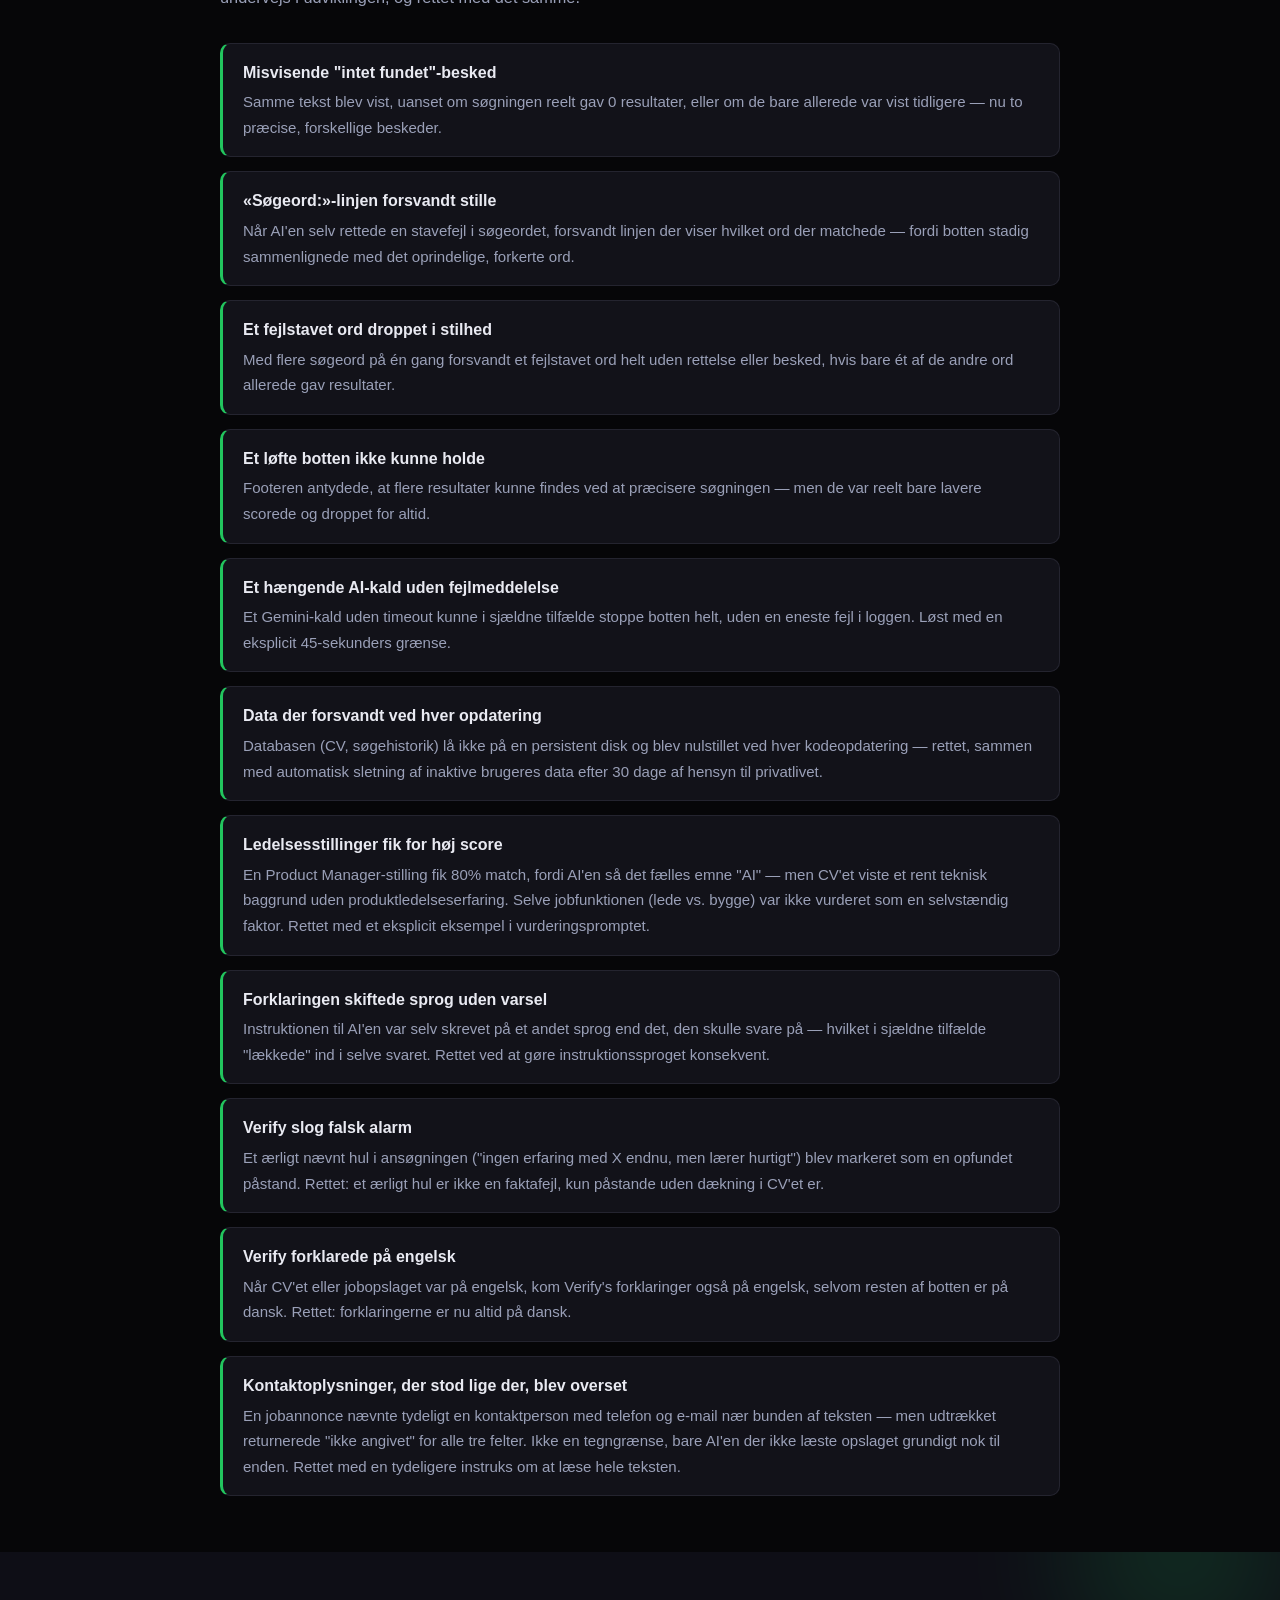
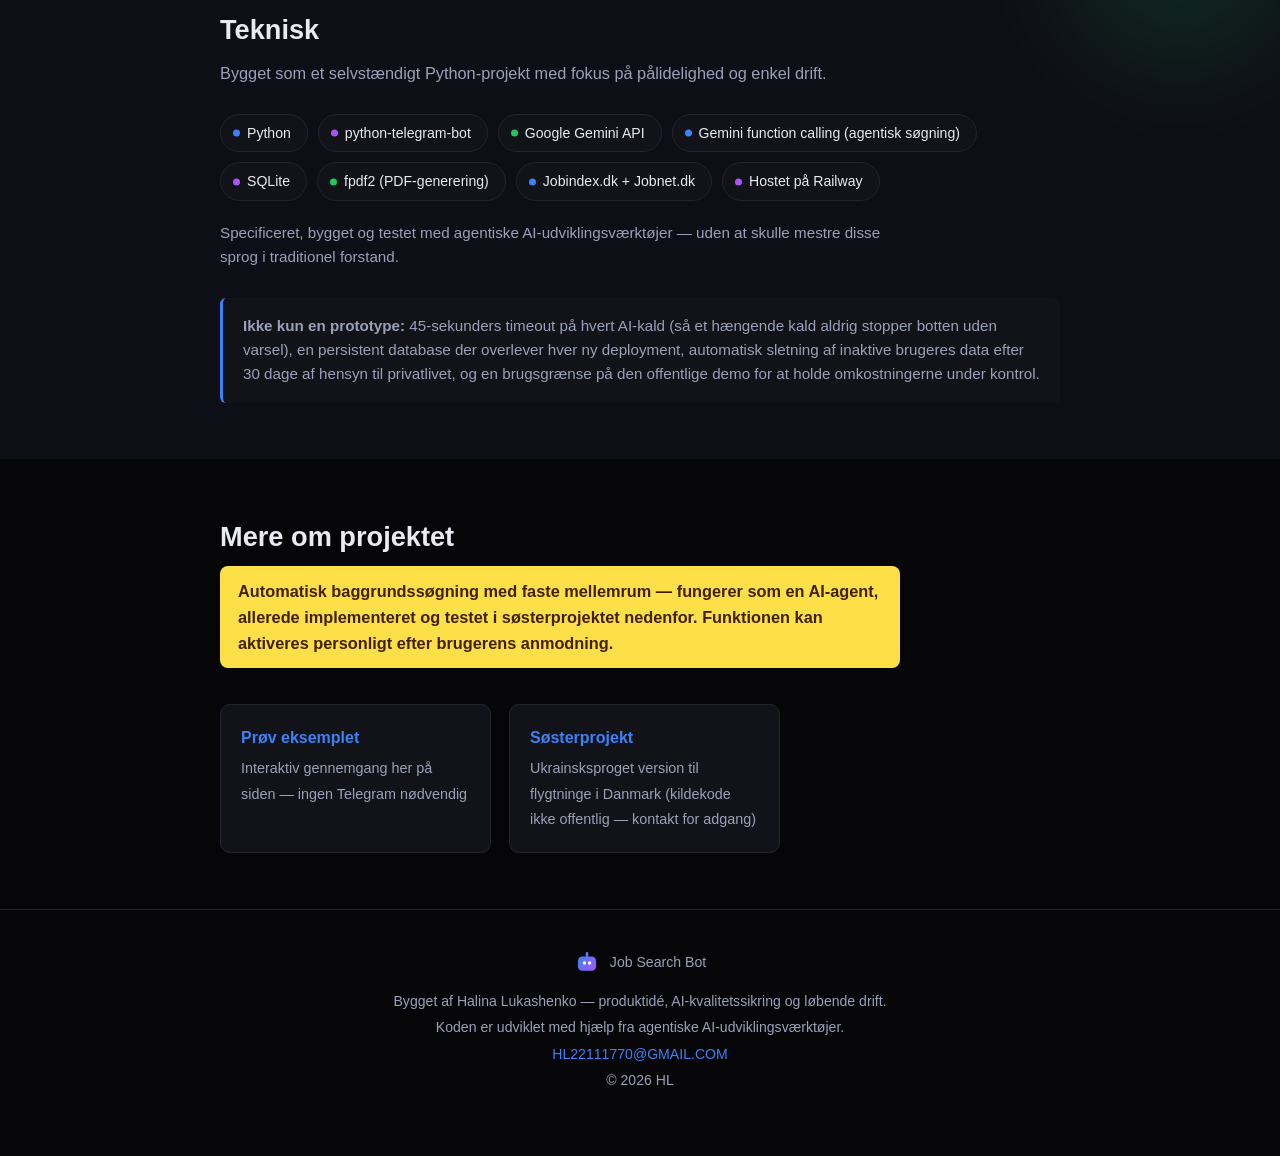
==== commit 16bba18a: "Use full name Halina Lukashenko and uppercase email on the Danish page Co-Authored-By: Claude Opus 5" ====
--- a/index.html
+++ b/index.html
@@ -1021,9 +1021,9 @@
       </svg>
       <span>Job Search Bot</span>
     </div>
-    <p>Bygget af Halyna — produktidé, AI-kvalitetssikring og løbende drift.</p>
+    <p>Bygget af Halina Lukashenko — produktidé, AI-kvalitetssikring og løbende drift.</p>
     <p>Koden er udviklet med hjælp fra agentiske AI-udviklingsværktøjer.</p>
-    <p><a href="mailto:hl22111770@gmail.com">hl22111770@gmail.com</a></p>
+    <p><a href="mailto:hl22111770@gmail.com">HL22111770@GMAIL.COM</a></p>
     <p>© 2026 HL</p>
   </div>
 </footer>
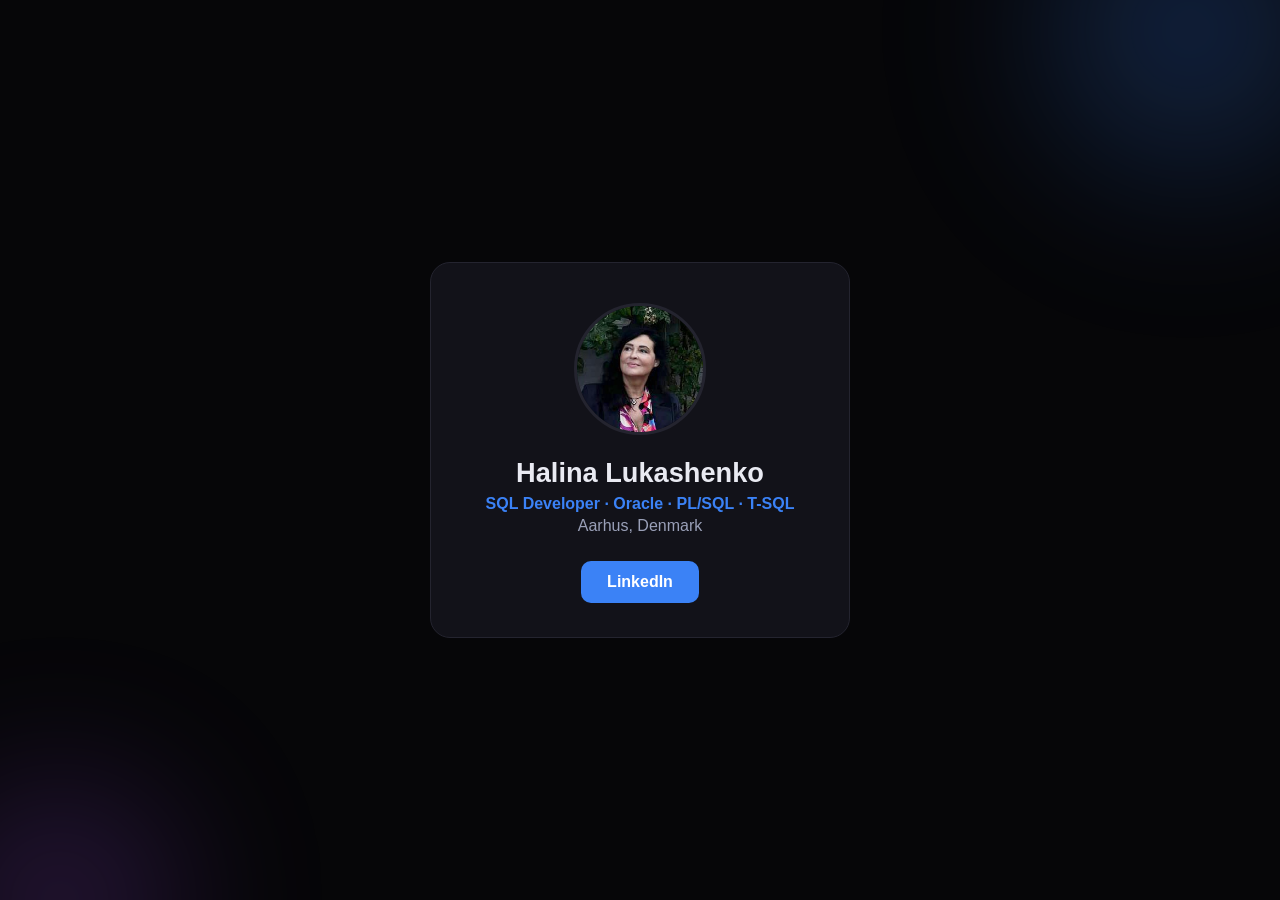
==== commit 0392d793: "Home page: business card with LinkedIn; Danish job-bot page moved to /dk/ Co-Authored-By: Claude Opu" ====
--- a/index.html
+++ b/index.html
@@ -1,1208 +1,56 @@
 <!DOCTYPE html>
-<html lang="da">
+<html lang="en">
 <head>
 <meta charset="UTF-8">
 <meta name="viewport" content="width=device-width, initial-scale=1.0">
-<title>Job Search Bot — Telegram-bot til jobsøgning i Danmark</title>
-<meta name="description" content="En Telegram-bot der søger job i Danmark, sammenligner dem med dit CV via kunstig intelligens, og udarbejder færdige ansøgningsdokumenter.">
-<link rel="alternate" hreflang="da" href="https://halyna-projects.github.io/">
-<link rel="alternate" hreflang="en" href="https://halyna-projects.github.io/en/">
+<title>Halina Lukashenko</title>
+<meta name="description" content="Halina Lukashenko, SQL developer in Aarhus, Denmark.">
+<meta property="og:title" content="Halina Lukashenko">
+<meta property="og:description" content="SQL developer in Aarhus, Denmark.">
+<meta property="og:type" content="website">
+<meta property="og:url" content="https://halyna-projects.github.io/">
 <script data-goatcounter="https://halyna-demo-dk-jobbot.goatcounter.com/count" async src="//gc.zgo.at/count.js"></script>
 <style>
   :root {
     --accent: #3b82f6;
-    --accent-dark: #60a5fa;
     --accent2: #a855f7;
-    --accent3: #22c55e;
-    --accent-emerald: #34d399;
     --text: #e9eaf2;
     --muted: #9aa0b8;
     --bg: #060608;
-    --bg-alt: #0e0e16;
     --border: #24242f;
     --surface: #121219;
   }
   * { box-sizing: border-box; }
   body {
-    margin: 0;
+    margin: 0; min-height: 100vh; display: flex; align-items: center; justify-content: center; padding: 24px 16px;
     font-family: -apple-system, BlinkMacSystemFont, "Segoe UI", Roboto, Helvetica, Arial, sans-serif;
-    color: var(--text);
-    background: var(--bg);
-    line-height: 1.6;
+    color: var(--text); background: var(--bg); overflow-x: hidden; position: relative;
   }
-  .wrap { max-width: 880px; margin: 0 auto; padding: 0 20px; }
-
-  header.hero {
-    position: relative;
-    overflow: hidden;
-    background: linear-gradient(180deg, var(--bg-alt) 0%, var(--bg) 100%);
-    border-bottom: 1px solid var(--border);
-    padding: 24px 0 18px;
+  .blob { position: fixed; border-radius: 50%; filter: blur(80px); opacity: 0.35; pointer-events: none; }
+  .blob-1 { width: 420px; height: 420px; top: -180px; right: -120px; background: radial-gradient(circle, var(--accent) 0%, transparent 70%); }
+  .blob-2 { width: 320px; height: 320px; bottom: -160px; left: -100px; background: radial-gradient(circle, var(--accent2) 0%, transparent 70%); }
+  .card {
+    position: relative; width: 100%; max-width: 420px; text-align: center; padding: 40px 28px 34px;
+    background: var(--surface); border: 1px solid var(--border); border-radius: 20px;
   }
-  .blob {
-    position: absolute;
-    border-radius: 50%;
-    filter: blur(60px);
-    opacity: 0.45;
-    z-index: 0;
-    pointer-events: none;
-  }
-  .blob-1 {
-    width: 420px; height: 420px;
-    top: -160px; right: -120px;
-    background: radial-gradient(circle, var(--accent) 0%, transparent 70%);
-  }
-  .blob-2 {
-    width: 320px; height: 320px;
-    bottom: -140px; left: -100px;
-    background: radial-gradient(circle, var(--accent2) 0%, transparent 70%);
-  }
-  .blob-3 {
-    width: 260px; height: 260px;
-    top: 40%; right: 8%;
-    background: radial-gradient(circle, var(--accent3) 0%, transparent 70%);
-    opacity: 0.35;
-  }
-  .hero-inner {
-    position: relative;
-    z-index: 1;
-    display: flex;
-    align-items: center;
-    gap: 40px;
-    flex-wrap: wrap;
-  }
-  .hero-text { flex: 1 1 480px; min-width: 0; }
-  .hero-mascot { flex: 0 0 220px; display: flex; justify-content: center; }
-  .hero-mascot svg { width: 200px; height: auto; filter: drop-shadow(0 12px 24px rgba(59, 130, 246, 0.35)); }
-  .eyebrow {
-    color: var(--accent);
-    font-weight: 600;
-    font-size: 0.85rem;
-    letter-spacing: 0.06em;
-    text-transform: uppercase;
-    margin-bottom: 10px;
-  }
-  h1 {
-    font-size: 2.4rem;
-    line-height: 1.15;
-    margin: 0 0 14px;
-  }
-  .subtitle {
-    font-size: 1.15rem;
-    color: var(--muted);
-    max-width: 620px;
-    margin: 0 0 28px;
-  }
-  .cta-row { display: flex; gap: 14px; flex-wrap: wrap; }
-  .btn {
-    display: inline-block;
-    padding: 13px 26px;
-    border-radius: 8px;
-    font-weight: 600;
-    text-decoration: none;
-    font-size: 0.98rem;
-    transition: transform 0.08s ease, box-shadow 0.15s ease;
-  }
-  .btn-primary {
-    background: var(--accent);
-    color: #fff;
-    box-shadow: 0 2px 10px rgba(59, 130, 246, 0.4);
-  }
-  .btn-primary:hover { background: var(--accent-dark); transform: translateY(-1px); }
-  .btn-secondary {
-    background: var(--surface);
-    color: var(--text);
-    border: 1px solid var(--border);
-  }
-  .btn-secondary:hover { border-color: var(--accent); color: var(--accent); }
-  .btn-pdf {
-    background: #86efac;
-    color: #064e3b;
-    box-shadow: 0 2px 10px rgba(134, 239, 172, 0.25);
-  }
-  .btn-pdf:hover { background: #6ee7a8; transform: translateY(-1px); }
-
-  .ai-highlight { padding: 8px 0 0; }
-  .ai-highlight-box {
-    border-left: 4px solid var(--accent-emerald);
-    background: rgba(52, 211, 153, 0.08);
-    border-radius: 10px;
-    padding: 14px 26px;
-  }
-  .ai-highlight-text {
-    color: var(--accent-emerald);
-    font-weight: 600;
-    font-size: 1.2rem;
-    line-height: 1.6;
-    margin: 10px 0 0;
-  }
-  .ai-highlight-formula {
-    color: var(--accent2);
-    font-weight: 800;
-    font-size: 1.7rem;
-    letter-spacing: 0.01em;
-    margin: 0;
-  }
-  .ai-highlight-formula-note {
-    color: var(--muted);
-    font-weight: 500;
-    font-size: 0.85rem;
-    margin: 4px 0 0;
-  }
-
-  section { padding: 56px 0; position: relative; }
-  section.alt {
-    background: var(--bg-alt);
-    position: relative;
-    overflow: hidden;
-  }
-  section.alt::before {
-    content: "";
-    position: absolute;
-    width: 360px; height: 360px;
-    top: -180px; right: -80px;
-    border-radius: 50%;
-    background: radial-gradient(circle, var(--accent3) 0%, transparent 70%);
-    opacity: 0.18;
-    filter: blur(40px);
-    pointer-events: none;
-  }
-  section.alt > .wrap { position: relative; z-index: 1; }
-  h2 {
-    font-size: 1.7rem;
-    margin: 0 0 8px;
-    color: var(--text);
-  }
-  h2 .accent { color: var(--accent); }
-  p.lead {
-    color: var(--muted);
-    font-size: 1.02rem;
-    max-width: 680px;
-    margin: 0 0 28px;
-  }
-
-  .steps {
-    display: grid;
-    grid-template-columns: repeat(3, 1fr);
-    gap: 24px;
-    margin-top: 8px;
-  }
-  .step {
-    background: var(--surface);
-    border: 1px solid var(--border);
-    border-radius: 10px;
-    padding: 22px;
-  }
-  .step {
-    transition: transform 0.15s ease, box-shadow 0.15s ease;
-  }
-  .step:hover { transform: translateY(-3px); box-shadow: 0 10px 28px rgba(59,130,246,0.15); }
-  .step .num {
-    display: inline-flex;
-    align-items: center;
-    justify-content: center;
-    width: 42px; height: 42px;
-    border-radius: 12px;
-    color: #fff;
-    margin-bottom: 14px;
-  }
-  .step .num svg { width: 20px; height: 20px; }
-  .step:nth-child(1) .num { background: linear-gradient(135deg, var(--accent), #60a5fa); }
-  .step:nth-child(2) .num { background: linear-gradient(135deg, var(--accent2), #a78bfa); }
-  .step:nth-child(3) .num { background: linear-gradient(135deg, var(--accent3), #86efac); }
-  .step h3 { margin: 0 0 8px; font-size: 1.05rem; }
-  .step p { margin: 0; color: var(--muted); font-size: 0.95rem; }
-
-  .shots {
-    display: grid;
-    grid-template-columns: repeat(3, 1fr);
-    gap: 22px;
-    margin-top: 32px;
-  }
-  .shots-2 {
-    display: grid;
-    grid-template-columns: repeat(2, 1fr);
-    gap: 22px;
-    max-width: 640px;
-    margin: 24px auto 0;
-  }
-  figure { margin: 0; }
-  figure img {
-    width: 100%;
-    display: block;
-    border-radius: 10px;
-    border: 1px solid var(--border);
-    box-shadow: 0 4px 20px rgba(0,0,0,0.5);
-  }
-  figcaption {
-    margin-top: 10px;
-    font-size: 0.88rem;
-    color: var(--muted);
-    text-align: center;
-  }
-  figcaption strong { color: var(--text); }
-
-  .docs-list {
-    list-style: none;
-    padding: 0;
-    margin: 0;
-    display: grid;
-    grid-template-columns: repeat(2, 1fr);
-    gap: 18px;
-  }
-  .docs-list li {
-    background: var(--surface);
-    border: 1px solid var(--border);
-    border-radius: 10px;
-    padding: 20px;
-  }
-  .docs-list li strong { display: block; margin-bottom: 6px; }
-  .docs-list li span { color: var(--muted); font-size: 0.94rem; }
-
-  .note {
-    background: var(--surface);
-    border-left: 3px solid var(--accent);
-    border-radius: 6px;
-    padding: 16px 20px;
-    color: var(--muted);
-    font-size: 0.95rem;
-    margin-top: 24px;
-  }
-
-  .qa-list {
-    list-style: none;
-    padding: 0;
-    margin: 32px 0 0;
-    display: flex;
-    flex-direction: column;
-    gap: 14px;
-  }
-  .qa-list li {
-    background: var(--surface);
-    border: 1px solid var(--border);
-    border-left: 3px solid var(--accent3);
-    border-radius: 10px;
-    padding: 16px 20px;
-  }
-  .qa-list li strong { display: block; margin-bottom: 4px; }
-  .qa-list li span { color: var(--muted); font-size: 0.94rem; }
-
-  .stack {
-    display: flex;
-    flex-wrap: wrap;
-    gap: 10px;
-    margin-top: 20px;
-  }
-  .pill {
-    background: var(--surface);
-    border: 1px solid var(--border);
-    border-radius: 999px;
-    padding: 7px 16px;
-    font-size: 0.88rem;
-    color: var(--text);
-    position: relative;
-    padding-left: 26px;
-  }
-  .pill::before {
-    content: "";
-    position: absolute;
-    left: 12px; top: 50%;
-    width: 7px; height: 7px;
-    border-radius: 50%;
-    transform: translateY(-50%);
-    background: var(--accent);
-  }
-  .stack .pill:nth-child(3n+2)::before { background: var(--accent2); }
-  .stack .pill:nth-child(3n)::before { background: var(--accent3); }
-
-  .links-grid {
-    display: grid;
-    grid-template-columns: repeat(3, 1fr);
-    gap: 18px;
-    margin-top: 8px;
-  }
-  .links-grid.links-grid-2 {
-    grid-template-columns: repeat(2, 1fr);
-    max-width: 560px;
-  }
-  .link-card {
-    display: block;
-    background: var(--surface);
-    border: 1px solid var(--border);
-    border-radius: 10px;
-    padding: 20px;
-    text-decoration: none;
-    color: var(--text);
-    transition: border-color 0.15s ease, transform 0.08s ease;
-  }
-  .link-card:hover { border-color: var(--accent); transform: translateY(-2px); }
-  .link-card strong { display: block; margin-bottom: 4px; color: var(--accent); }
-  .link-card span { color: var(--muted); font-size: 0.9rem; }
-
-  footer {
-    padding: 40px 0 60px;
-    color: var(--muted);
-    font-size: 0.88rem;
-    text-align: center;
-    border-top: 1px solid var(--border);
-  }
-  footer a { color: var(--accent); text-decoration: none; }
-  footer p { margin: 4px 0; }
-  .footer-mascot {
-    display: flex;
-    align-items: center;
-    justify-content: center;
-    gap: 10px;
-    margin-bottom: 14px;
-  }
-  .footer-mascot svg { width: 26px; height: 26px; }
-
-  .agent-flow-branch { margin-top: 8px; }
-  .agent-flow-branch .step { padding: 18px; }
-  .agent-flow-branch .step.trigger { max-width: 480px; margin: 0 auto; }
-  .branch-connector {
-    display: flex;
-    flex-direction: column;
-    align-items: center;
-    gap: 0;
-    padding: 8px 0;
-    color: var(--accent);
-  }
-  .branch-connector .line {
-    width: 2px;
-    height: 18px;
-    background: var(--accent);
-    opacity: 0.6;
-  }
-  .branch-connector svg {
-    width: 34px;
-    height: 34px;
-    margin-top: -2px;
-  }
-  .branch-row {
-    display: grid;
-    grid-template-columns: repeat(2, 1fr);
-    gap: 18px;
-    position: relative;
-  }
-  .branch-row::before {
-    content: "eller";
-    position: absolute;
-    top: 50%;
-    left: 50%;
-    transform: translate(-50%, -50%);
-    background: var(--bg);
-    color: var(--muted);
-    font-size: 0.7rem;
-    font-weight: 700;
-    text-transform: uppercase;
-    letter-spacing: 0.05em;
-    padding: 4px 10px;
-    border: 1px solid var(--border);
-    border-radius: 999px;
-    z-index: 1;
-  }
-  .branch-tag {
-    display: block;
-    font-size: 0.72rem;
-    color: var(--muted);
-    text-transform: uppercase;
-    letter-spacing: 0.04em;
-    margin-bottom: 10px;
-  }
-  @media (max-width: 720px) {
-    .branch-row::before { display: none; }
-  }
-  .bot-bubble {
-    display: flex;
-    align-items: flex-start;
-    gap: 12px;
-    background: var(--surface);
-    border: 1px solid var(--border);
-    border-radius: 14px;
-    padding: 16px 20px;
-    margin-top: 28px;
-    box-shadow: 0 4px 20px rgba(0,0,0,0.4);
-  }
-  .bot-bubble .avatar {
-    flex: 0 0 32px;
-    width: 32px; height: 32px;
-    border-radius: 50%;
-    background: linear-gradient(135deg, var(--accent2), var(--accent3));
-    display: flex;
-    align-items: center;
-    justify-content: center;
-    font-size: 1rem;
-  }
-  .bot-bubble p {
-    margin: 0;
-    font-size: 0.95rem;
-    color: var(--text);
-  }
-  .bot-bubble .label {
-    display: block;
-    font-size: 0.78rem;
-    color: var(--muted);
-    margin-bottom: 4px;
-    text-transform: uppercase;
-    letter-spacing: 0.04em;
-  }
-
-  .chat-demo {
-    background: var(--surface);
-    border: 1px solid var(--border);
-    border-radius: 18px;
-    padding: 26px;
-    max-width: 540px;
-    margin: 0 auto;
-    height: 420px;
-    overflow-y: auto;
-    scroll-behavior: smooth;
-    box-shadow: 0 10px 40px rgba(59,130,246,0.08);
-  }
-  .chat-demo .msg-row {
-    display: flex;
-    margin-bottom: 14px;
-    opacity: 0;
-    transform: translateY(8px);
-    animation: msgIn 0.35s ease forwards;
-  }
-  @keyframes msgIn {
-    to { opacity: 1; transform: translateY(0); }
-  }
-  .chat-demo .msg-row.user { justify-content: flex-end; }
-  .chat-demo .msg-row.bot { justify-content: flex-start; align-items: flex-end; gap: 8px; }
-  .chat-demo .msg-avatar {
-    flex: 0 0 26px;
-    width: 26px; height: 26px;
-    border-radius: 50%;
-    background: linear-gradient(135deg, var(--accent2), var(--accent3));
-    display: flex;
-    align-items: center;
-    justify-content: center;
-    font-size: 0.85rem;
-  }
-  .chat-demo .bubble {
-    max-width: 78%;
-    padding: 10px 14px;
-    border-radius: 14px;
-    font-size: 0.88rem;
-    line-height: 1.5;
-    white-space: pre-line;
-  }
-  .chat-demo .msg-row.user .bubble {
-    background: var(--accent);
-    color: #fff;
-    border-bottom-right-radius: 4px;
-  }
-  .chat-demo .msg-row.bot .bubble {
-    background: #191922;
-    border: 1px solid var(--border);
-    color: var(--text);
-    border-bottom-left-radius: 4px;
-  }
-  .chat-demo .typing .bubble {
-    display: flex;
-    gap: 4px;
-    align-items: center;
-    padding: 12px 16px;
-  }
-  .chat-demo .typing .dot {
-    width: 6px; height: 6px;
-    border-radius: 50%;
-    background: var(--muted);
-    animation: dotPulse 1.1s infinite ease-in-out;
-  }
-  .chat-demo .typing .dot:nth-child(2) { animation-delay: 0.15s; }
-  .chat-demo .typing .dot:nth-child(3) { animation-delay: 0.3s; }
-  @keyframes dotPulse {
-    0%, 60%, 100% { opacity: 0.3; transform: scale(0.8); }
-    30% { opacity: 1; transform: scale(1); }
-  }
-  .chat-demo-caption {
-    text-align: center;
-    color: var(--muted);
-    font-size: 0.85rem;
-    margin-top: 18px;
-  }
-  .chat-demo .file-card {
-    display: flex;
-    align-items: center;
-    gap: 10px;
-    padding: 8px 10px;
-    border-radius: 10px;
-    background: rgba(59,130,246,0.1);
-  }
-  .chat-demo .file-card + .file-card { margin-top: 8px; }
-  .chat-demo .file-icon {
-    flex: 0 0 30px;
-    width: 30px; height: 30px;
-    border-radius: 8px;
-    background: var(--accent);
-    color: #fff;
-    display: flex;
-    align-items: center;
-    justify-content: center;
-    font-size: 0.95rem;
-  }
-  .chat-demo .file-name { font-size: 0.8rem; font-weight: 600; color: var(--text); }
-  .chat-demo .file-caption { font-size: 0.74rem; color: var(--muted); margin-top: 2px; }
-
-  .chat-demo .quick-replies {
-    display: flex;
-    flex-wrap: wrap;
-    gap: 8px;
-    margin-top: 4px;
-    margin-bottom: 14px;
-    opacity: 0;
-    transform: translateY(8px);
-    animation: msgIn 0.35s ease forwards;
-  }
-  .chat-demo .quick-btn {
-    background: var(--surface);
-    border: 1px solid var(--accent);
-    color: var(--accent-dark);
-    border-radius: 999px;
-    padding: 7px 14px;
-    font-size: 0.82rem;
-    font-weight: 600;
-    cursor: pointer;
-    transition: background 0.12s ease, transform 0.08s ease;
-  }
-  .chat-demo .quick-btn:hover { background: rgba(59,130,246,0.14); transform: translateY(-1px); }
-  .chat-demo .quick-btn:disabled { opacity: 0.4; cursor: default; transform: none; }
-  .chat-demo .quick-btn.restart { border-color: var(--border); color: var(--muted); }
-
-  @media (max-width: 720px) {
-    h1 { font-size: 1.9rem; }
-    .steps, .shots, .shots-2, .docs-list, .links-grid, .branch-row { grid-template-columns: 1fr; }
-    .links-grid.links-grid-2 { grid-template-columns: 1fr; }
-    .hero-inner { justify-content: center; text-align: center; }
-    .hero-mascot { flex-basis: 140px; order: -1; }
-    .hero-mascot svg { width: 130px; }
-    .subtitle { margin-left: auto; margin-right: auto; }
-    .cta-row { justify-content: center; }
-  }
-  .lang-switch {
-    position: absolute;
-    top: 14px; right: 20px;
-    z-index: 2;
-    display: flex;
-    gap: 2px;
-    background: var(--surface);
-    border: 1px solid var(--border);
-    border-radius: 999px;
-    padding: 3px;
-    font-size: 0.82rem;
-    font-weight: 600;
-  }
-  .lang-switch a, .lang-switch span {
-    padding: 4px 11px;
-    border-radius: 999px;
-    color: var(--muted);
-    text-decoration: none;
-  }
-  .lang-switch a:hover { color: var(--text); }
-  .lang-switch [aria-current="page"] { background: var(--accent); color: #fff; }
-  @media (max-width: 720px) { header.hero { padding-top: 52px; } }
+  .card img { width: 132px; height: 132px; object-fit: cover; object-position: center top; border-radius: 50%; border: 3px solid var(--border); margin-bottom: 18px; }
+  h1 { font-size: 1.7rem; margin: 0 0 6px; }
+  .role { color: var(--accent); font-weight: 600; margin: 0 0 4px; }
+  .nw { white-space: nowrap; }
+  .place { color: var(--muted); margin: 0 0 26px; }
+  .btn { display: inline-block; padding: 12px 26px; border-radius: 10px; background: var(--accent); color: #fff; font-weight: 600; text-decoration: none; }
+  .btn:hover { background: #2563eb; }
 </style>
 </head>
 <body>
-
-<header class="hero">
-  <nav class="lang-switch" aria-label="Sprog">
-    <span aria-current="page">DA</span>
-    <a href="en/" hreflang="en" lang="en">EN</a>
-  </nav>
   <div class="blob blob-1"></div>
   <div class="blob blob-2"></div>
-  <div class="blob blob-3"></div>
-  <div class="wrap hero-inner">
-    <div class="hero-text">
-      <div class="eyebrow">Portfolio-projekt · Telegram-bot</div>
-      <h1>Job Search Bot</h1>
-      <p class="subtitle">
-        En AI-agent, der søger job i Danmark, sammenligner dem med dit CV, og automatisk
-        udarbejder færdige ansøgningsdokumenter — så du ikke selv skal skrive dem manuelt.
-      </p>
-      <div class="cta-row">
-        <a class="btn btn-primary" href="#demo">Se eksempel →</a>
-        <a class="btn btn-pdf" href="assets/job-search-bot-presentation.pdf" target="_blank" rel="noopener">Download præsentation (PDF)</a>
-      </div>
-      <p style="margin-top: 10px; font-size: 0.88rem; color: #f87171; font-weight: 600;">Indtast ingen følsomme oplysninger — send aldrig dit CPR-nummer eller lignende data til botten.</p>
-    </div>
-    <div class="hero-mascot">
-      <svg viewBox="0 0 200 220" fill="none" xmlns="http://www.w3.org/2000/svg">
-        <ellipse cx="100" cy="205" rx="55" ry="10" fill="#000" opacity="0.06"/>
-        <rect x="92" y="18" width="16" height="26" rx="8" fill="url(#antenna)"/>
-        <circle cx="100" cy="14" r="10" fill="url(#antenna)"/>
-        <circle cx="100" cy="14" r="4" fill="#fff" opacity="0.8"/>
-        <rect x="35" y="42" width="130" height="110" rx="30" fill="url(#head)"/>
-        <rect x="52" y="66" width="96" height="56" rx="18" fill="#0f1b3d" opacity="0.92"/>
-        <circle cx="82" cy="94" r="9" fill="#7dd3fc"/>
-        <circle cx="118" cy="94" r="9" fill="#7dd3fc"/>
-        <path d="M80 110 Q100 122 120 110" stroke="#7dd3fc" stroke-width="4" stroke-linecap="round" fill="none"/>
-        <rect x="18" y="88" width="17" height="34" rx="8.5" fill="url(#armL)"/>
-        <rect x="165" y="88" width="17" height="34" rx="8.5" fill="url(#armR)"/>
-        <rect x="60" y="150" width="80" height="46" rx="20" fill="url(#body)"/>
-        <circle cx="100" cy="173" r="9" fill="#ffffff" opacity="0.85"/>
-        <path d="M96 173 l3 4 l6 -8" stroke="#3b82f6" stroke-width="2.4" stroke-linecap="round" stroke-linejoin="round" fill="none"/>
-        <defs>
-          <linearGradient id="head" x1="35" y1="42" x2="165" y2="152" gradientUnits="userSpaceOnUse">
-            <stop stop-color="#3b82f6"/>
-            <stop offset="1" stop-color="#a855f7"/>
-          </linearGradient>
-          <linearGradient id="body" x1="60" y1="150" x2="140" y2="196" gradientUnits="userSpaceOnUse">
-            <stop stop-color="#a855f7"/>
-            <stop offset="1" stop-color="#22c55e"/>
-          </linearGradient>
-          <linearGradient id="antenna" x1="90" y1="4" x2="110" y2="44" gradientUnits="userSpaceOnUse">
-            <stop stop-color="#22c55e"/>
-            <stop offset="1" stop-color="#3b82f6"/>
-          </linearGradient>
-          <linearGradient id="armL" x1="18" y1="88" x2="35" y2="122" gradientUnits="userSpaceOnUse">
-            <stop stop-color="#3b82f6"/>
-            <stop offset="1" stop-color="#a855f7"/>
-          </linearGradient>
-          <linearGradient id="armR" x1="165" y1="88" x2="182" y2="122" gradientUnits="userSpaceOnUse">
-            <stop stop-color="#a855f7"/>
-            <stop offset="1" stop-color="#22c55e"/>
-          </linearGradient>
-        </defs>
-      </svg>
-    </div>
-  </div>
-</header>
-
-<section class="ai-highlight">
-  <div class="wrap">
-    <div class="ai-highlight-box">
-      <p class="ai-highlight-formula">AI Coding + QA Testing = Now &amp; Future.</p>
-      <p class="ai-highlight-formula-note">(AI Coding = skabelse af AI-agenter/chatbots/hjemmesider)</p>
-      <p class="ai-highlight-text">
-        Jeg arbejder aktivt med agentiske AI-udviklingsværktøjer, der gør det muligt hurtigt og
-        effektivt selv at specificere, bygge og teste komplette, produktionsklare løsninger — uden at skulle mestre
-        traditionelle programmeringssprog som Python eller PHP. Min rolle har hele vejen igennem
-        været at specificere præcist, hvad der skulle bygges, teste output grundigt, og finde
-        konkrete bugs og fejl i AI'ens output og logik, før noget gik i produktion.
-      </p>
-    </div>
-  </div>
-</section>
-
-<section id="demo">
-  <div class="wrap">
-    <h2>Prøv botten i aktion</h2>
-    <p class="lead">
-      Ingen Telegram nødvendig — klik dig selv igennem rigtige samtaler: et godt match med
-      en færdig ansøgning som PDF, et ærligt 0%, en vakance tilføjet manuelt fra et link,
-      et ærligt afslag på et nonsens-søgeord, og Verify-tjekket, der fanger ubekræftede påstande.
-    </p>
-    <div class="chat-demo" id="chatDemo"></div>
-    <p class="chat-demo-caption">Rigtige samtaler fra botten — klik på en knap for at se, hvad der sker (samme data som i skærmbillederne længere nede).</p>
-  </div>
-</section>
-
-<section>
-  <div class="wrap">
-    <h2>Sådan virker det</h2>
-    <p class="lead">Tre trin fra søgeord til en færdig ansøgning.</p>
-    <div class="steps">
-      <div class="step">
-        <div class="num"><svg viewBox="0 0 24 24" fill="none" stroke="#fff" stroke-width="2" stroke-linecap="round" stroke-linejoin="round"><circle cx="11" cy="11" r="7"/><line x1="21" y1="21" x2="16.65" y2="16.65"/></svg></div>
-        <h3>Søg job</h3>
-        <p>Botten henter job direkte fra Jobindex.dk og Jobnet.dk ud fra dine søgeord, med mulighed for at filtrere efter by. Resultater fra flere kilder samles, og dubletter fjernes automatisk.</p>
-      </div>
-      <div class="step">
-        <div class="num"><svg viewBox="0 0 24 24" fill="none" stroke="#fff" stroke-width="2" stroke-linecap="round" stroke-linejoin="round"><path d="M12 3l1.8 4.6L18 9l-4.2 1.4L12 15l-1.8-4.6L6 9l4.2-1.4L12 3z"/><path d="M19 14l.9 2.1L22 17l-2.1.9L19 20l-.9-2.1L16 17l2.1-.9L19 14z"/></svg></div>
-        <h3>AI sammenligner med dit CV</h3>
-        <p>Hvert jobopslag og dit CV sendes til Google Gemini, som vurderer det reelle faglige overlap — ikke bare fælles ord — og giver en match-procent med kort begrundelse.</p>
-      </div>
-      <div class="step">
-        <div class="num"><svg viewBox="0 0 24 24" fill="none" stroke="#fff" stroke-width="2" stroke-linecap="round" stroke-linejoin="round"><path d="M14 2H6a2 2 0 0 0-2 2v16a2 2 0 0 0 2 2h12a2 2 0 0 0 2-2V8z"/><polyline points="14 2 14 8 20 8"/><line x1="9" y1="13" x2="15" y2="13"/><line x1="9" y1="17" x2="15" y2="17"/></svg></div>
-        <h3>Få færdige dokumenter</h3>
-        <p>Vælg et job, og botten udarbejder en ansøgning på dansk plus jobopslaget som PDF med udtrukne kontaktoplysninger. Du gennemgår og sender selv.</p>
-      </div>
-    </div>
-    <figure style="max-width: 420px; margin: 28px auto 0;">
-      <img src="assets/city-typo-example.png" alt="Skærmbillede: bynavnet 'Arhus' (stavefejl) genkendes automatisk som Aarhus">
-      <figcaption>Stavefejl i bynavn genkendes automatisk mod den officielle liste over danske kommuner — et pålideligt opslag, ikke AI-gætteri.</figcaption>
-    </figure>
-  </div>
-</section>
-
-<section>
-  <div class="wrap">
-    <h2>Agentisk søgning: AI'en tænker selv, når søgningen er tom</h2>
-    <p class="lead">
-      Botten har ikke en fast forudbestemt liste af synonymer. I stedet beslutter AI'en selv,
-      hvilket lignende ord den vil prøve, når en søgning giver 0 resultater.
-    </p>
-    <div class="agent-flow-branch">
-      <div class="step trigger">
-        <div class="num"><svg viewBox="0 0 24 24" fill="none" stroke="#fff" stroke-width="2" stroke-linecap="round" stroke-linejoin="round"><circle cx="11" cy="11" r="7"/><line x1="21" y1="21" x2="16.65" y2="16.65"/></svg></div>
-        <h3>0 resultater</h3>
-        <p>Søgeordet findes ikke direkte i nogen jobopslag — botten aktiverer automatisk AI'en i stedet for bare at vise "intet fundet".</p>
-      </div>
-      <div class="branch-connector"><div class="line"></div><svg viewBox="0 0 24 24" fill="none" stroke="currentColor" stroke-width="2.5" stroke-linecap="round" stroke-linejoin="round"><path d="M12 4v13"/><path d="M6 12l6 6 6-6"/></svg></div>
-      <div class="branch-row">
-        <div class="step">
-          <span class="branch-tag">hvis ordet ligner et rigtigt ord</span>
-          <div class="num"><svg viewBox="0 0 24 24" fill="none" stroke="#fff" stroke-width="2" stroke-linecap="round" stroke-linejoin="round"><path d="M12 3l1.8 4.6L18 9l-4.2 1.4L12 15l-1.8-4.6L6 9l4.2-1.4L12 3z"/><path d="M19 14l.9 2.1L22 17l-2.1.9L19 20l-.9-2.1L16 17l2.1-.9L19 14z"/></svg></div>
-          <h3>AI'en vælger selv</h3>
-          <p>Gemini foreslår ét bredere eller synonymt dansk ord, kører en rigtig søgning med det, og ser det reelle resultat — højst 2 forsøg, aldrig flere.</p>
-        </div>
-        <div class="step">
-          <span class="branch-tag">hvis ordet er nonsens</span>
-          <div class="num"><svg viewBox="0 0 24 24" fill="none" stroke="#fff" stroke-width="2" stroke-linecap="round" stroke-linejoin="round"><path d="M12 22s8-4 8-10V5l-8-3-8 3v7c0 6 8 10 8 10z"/><path d="M9 12l2 2 4-4"/></svg></div>
-          <h3>Ærligt afslag på nonsens</h3>
-          <p>Giver søgeordet ingen mening, siger AI'en det ærligt i stedet for at gætte et tilfældigt ord.</p>
-        </div>
-      </div>
-    </div>
-    <div class="bot-bubble">
-      <div class="avatar">🤖</div>
-      <p>
-        <span class="label">Rigtigt eksempel — søgeord med stavefejl: "boghlder"</span>
-        Ordet 'boghlder' er en typisk stavefejl for den danske jobtitel bogholder, så jeg prøver at
-        søge på den korrekte stavemåde i stedet. → Prøvede «bogholder»: 61 job fundet.
-      </p>
-    </div>
-    <figure style="max-width: 420px; margin: 24px auto 0;">
-      <img src="assets/agentic-typo-example.png" alt="Skærmbillede: søgeordet 'boghlder' rettes automatisk til 'bogholder' af AI'en, 61 job fundet">
-      <figcaption>Stavefejl i søgeordet ("boghlder") rettes af AI'en til det korrekte danske ord — 61 job fundet med det samme.</figcaption>
-    </figure>
-    <div class="bot-bubble">
-      <div class="avatar">🤖</div>
-      <p>
-        <span class="label">Rigtigt eksempel — søgeord: "abrakadabra"</span>
-        "abrakadabra" er et trylleord og en meningsløs tekst i en jobmæssig sammenhæng, og det kan
-        derfor ikke tolkes som et rigtigt fagområde eller en jobtitel.
-      </p>
-    </div>
-    <div class="shots-2">
-      <figure>
-        <img src="assets/agentic-sq-example-1.png" alt="Skærmbillede: søgeordet 'abrakadabra' skrives direkte efter «Hvad nu?», i stedet for at trykke Vis listen igen">
-        <figcaption>Man kan skrive et nyt søgeord direkte, i stedet for at trykke «Vis listen igen».</figcaption>
-      </figure>
-      <figure>
-        <img src="assets/agentic-sq-example-2.png" alt="Skærmbillede: botten afviser 'abrakadabra' ærligt i stedet for at gætte et tilfældigt ord">
-        <figcaption>Botten afviser ærligt i stedet for at søge på et tilfældigt ord.</figcaption>
-      </figure>
-    </div>
-  </div>
-</section>
-
-<section>
-  <div class="wrap">
-    <h2>Fandt du selv et job? <span class="accent">Tilføj det manuelt</span></h2>
-    <p class="lead">
-      Botten er ikke begrænset til, hvad den selv finder på Jobindex og Jobnet. Send et link, en
-      PDF eller et foto af et jobopslag fra hvor som helst — botten læser det, vurderer det mod
-      dit CV på nøjagtig samme måde, og føjer det til listen.
-    </p>
-    <figure style="max-width: 420px; margin: 0 auto;">
-      <img src="assets/manual-vacancy-example.png" alt="Skærmbillede: et link til en Pandora-stilling tilføjet manuelt, vurderet til 0% match med forklaring om manglende ledelseserfaring">
-      <figcaption>Et link til en Pandora-stilling, indsat direkte i chatten — botten henter opslaget, vurderer det (her ærligt 0%, da stillingen kræver ledelseserfaring CV'et ikke har) og tilføjer det som nr. 21 på den løbende liste.</figcaption>
-    </figure>
-  </div>
-</section>
-
-<section class="alt">
-  <div class="wrap">
-    <h2>Ærlig <span class="accent">match-vurdering</span></h2>
-    <p class="lead">
-      Det er ikke bare en søgning efter ens ord. Hvis der ikke er nogen relevant erfaring i CV'et
-      til en stilling, viser botten ærligt 0% — uden "trøste-procenter". Jobbet forbliver alligevel
-      på listen, for det er altid personens eget valg, om de vil søge.
-    </p>
-    <p class="lead">
-      Ikke bare et nøgleordsmatch, som man ofte ser på andre platforme — AI'en vurderer den reelle
-      substans: matcher erfaringen faktisk stillingens krav, eller er det kun et overfladisk
-      sammenfald af ord? Hvis noget reelt mangler, siger botten det ærligt — i stedet for at vise en
-      pæn, men vildledende procentsats.
-    </p>
-    <div class="shots">
-      <figure>
-        <img src="assets/match-positive-v2.png" alt="Eksempel på positivt match: bogholder-CV mod Finansbogholder-stilling, 90%">
-        <figcaption><strong>Godt match</strong> — bogholder-CV mod "Finansbogholder": 90%</figcaption>
-      </figure>
-      <figure>
-        <img src="assets/match-partial-v2.png" alt="Eksempel på delvist match: bogholder-CV mod Controller-stilling, 25%">
-        <figcaption><strong>Delvist match</strong> — bogholder-CV mod "Controller til CISU": 25%, med forklaring på hvorfor rollen kræver mere end regnskabserfaring</figcaption>
-      </figure>
-      <figure>
-        <img src="assets/match-zero-v2.png" alt="Eksempel på intet match: bogholder-CV mod bygningsmaler-stilling, 0%">
-        <figcaption><strong>Intet match</strong> — samme bogholder-CV mod "Bygningsmaler": 0%, uden trøste-procenter</figcaption>
-      </figure>
-    </div>
-  </div>
-</section>
-
-<section>
-  <div class="wrap">
-    <h2>Hvad den genererer for hvert job</h2>
-    <p class="lead">Når du vælger et konkret job, udarbejder botten 2 dokumenter på under et minut:</p>
-    <ul class="docs-list">
-      <li>
-        <strong>Ansøgning på dansk</strong>
-        <span>Baseret på reelle fakta fra CV'et, uden opdigtet erfaring. Hvis noget mangler, nævnes det ærligt, men taktfuldt som vilje til hurtigt at lære det.</span>
-      </li>
-      <li>
-        <strong>Jobopslaget som PDF</strong>
-        <span>Jobopslaget på dansk med automatisk udtrukne kontaktoplysninger — navn, telefon og e-mail — så du har alt samlet ét sted.</span>
-      </li>
-    </ul>
-    <p class="lead" style="margin-top: 32px;">Bagefter kan ansøgningen tjekkes og rettes med to knapper:</p>
-    <ul class="docs-list">
-      <li>
-        <strong>❓ Verify: tjek for opfundne fakta</strong>
-        <span>En ny, uafhængig AI-gennemgang sammenligner ansøgningen med det rigtige CV og markerer hver påstand, der ikke står i CV'et. Samtidig tjekkes, om ansøgningen helt overser et vigtigt krav fra jobopslaget, hverken som erfaring eller som et ærligt nævnt hul.</span>
-      </li>
-      <li>
-        <strong>🔧 Ret baseret på Verify</strong>
-        <span>Har Verify fundet noget, retter botten ansøgningen målrettet, kun de markerede steder, og anbefaler at køre Verify igen på den rettede version.</span>
-      </li>
-    </ul>
-    <div class="note">
-      Botten sender ikke noget selv. Den udarbejder kun udkast — det sidste skridt (gennemgå, rette til, sende) er altid personens eget.
-    </div>
-  </div>
-</section>
-
-<section class="alt">
-  <div class="wrap">
-    <h2>Verify — <span class="accent">AI'en tjekker sig selv</span>, før du gør</h2>
-    <p class="lead">
-      Med knappen "❓ Verify" sammenligner AI'en den udarbejdede ansøgning igen — denne gang mod dit
-      originale CV og selve jobopslaget. Finder den en påstand, der ikke kan bekræftes, eller et krav,
-      der slet ikke er berørt, kan du rette det med ét klik ("🔧 Ret baseret på Verify") og tjekke
-      igen, indtil alt går grønt.
-    </p>
-    <div class="shots">
-      <figure>
-        <img src="assets/verify-issues-found.png" alt="Verify-resultat: fundet en påstand, der ikke bekræftes af CV'et, og et krav, der ikke er berørt">
-        <figcaption><strong>Verify finder noget</strong> — en påstand uden dækning i CV'et, og et krav fra opslaget, der ikke er nævnt</figcaption>
-      </figure>
-      <figure>
-        <img src="assets/verify-fixed.png" alt="Rettet ansøgning leveret som PDF efter at have trykket på Ret baseret på Verify">
-        <figcaption><strong>Rettet med ét klik</strong> — kun de fundne punkter ændres, resten af ansøgningen røres ikke</figcaption>
-      </figure>
-      <figure>
-        <img src="assets/verify-clean-pass.png" alt="Nyt Verify-tjek: alt bekræftet, tjek bestået">
-        <figcaption><strong>Rent tjek</strong> — alt bekræftet af CV'et, alle krav berørt</figcaption>
-      </figure>
-    </div>
-    <div class="cta-row" style="margin-top: 24px;">
-      <a class="btn btn-pdf" href="assets/verify-dokumentation-DA.pdf" target="_blank" rel="noopener">Download Verify-dokumentation (PDF)</a>
-    </div>
-  </div>
-</section>
-
-<section>
-  <div class="wrap">
-    <h2>Kvalitetssikring <span class="accent">i praksis</span></h2>
-    <p class="lead">
-      Ikke en teoretisk QA-liste — konkrete fejl, fundet gennem gentagen test med rigtige data
-      undervejs i udviklingen, og rettet med det samme.
-    </p>
-    <ul class="qa-list">
-      <li>
-        <strong>Misvisende "intet fundet"-besked</strong>
-        <span>Samme tekst blev vist, uanset om søgningen reelt gav 0 resultater, eller om de bare allerede var vist tidligere — nu to præcise, forskellige beskeder.</span>
-      </li>
-      <li>
-        <strong>«Søgeord:»-linjen forsvandt stille</strong>
-        <span>Når AI'en selv rettede en stavefejl i søgeordet, forsvandt linjen der viser hvilket ord der matchede — fordi botten stadig sammenlignede med det oprindelige, forkerte ord.</span>
-      </li>
-      <li>
-        <strong>Et fejlstavet ord droppet i stilhed</strong>
-        <span>Med flere søgeord på én gang forsvandt et fejlstavet ord helt uden rettelse eller besked, hvis bare ét af de andre ord allerede gav resultater.</span>
-      </li>
-      <li>
-        <strong>Et løfte botten ikke kunne holde</strong>
-        <span>Footeren antydede, at flere resultater kunne findes ved at præcisere søgningen — men de var reelt bare lavere scorede og droppet for altid.</span>
-      </li>
-      <li>
-        <strong>Et hængende AI-kald uden fejlmeddelelse</strong>
-        <span>Et Gemini-kald uden timeout kunne i sjældne tilfælde stoppe botten helt, uden en eneste fejl i loggen. Løst med en eksplicit 45-sekunders grænse.</span>
-      </li>
-      <li>
-        <strong>Data der forsvandt ved hver opdatering</strong>
-        <span>Databasen (CV, søgehistorik) lå ikke på en persistent disk og blev nulstillet ved hver kodeopdatering — rettet, sammen med automatisk sletning af inaktive brugeres data efter 30 dage af hensyn til privatlivet.</span>
-      </li>
-      <li>
-        <strong>Ledelsesstillinger fik for høj score</strong>
-        <span>En Product Manager-stilling fik 80% match, fordi AI'en så det fælles emne "AI" — men CV'et viste et rent teknisk baggrund uden produktledelseserfaring. Selve jobfunktionen (lede vs. bygge) var ikke vurderet som en selvstændig faktor. Rettet med et eksplicit eksempel i vurderingspromptet.</span>
-      </li>
-      <li>
-        <strong>Forklaringen skiftede sprog uden varsel</strong>
-        <span>Instruktionen til AI'en var selv skrevet på et andet sprog end det, den skulle svare på — hvilket i sjældne tilfælde "lækkede" ind i selve svaret. Rettet ved at gøre instruktionssproget konsekvent.</span>
-      </li>
-      <li>
-        <strong>Verify slog falsk alarm</strong>
-        <span>Et ærligt nævnt hul i ansøgningen ("ingen erfaring med X endnu, men lærer hurtigt") blev markeret som en opfundet påstand. Rettet: et ærligt hul er ikke en faktafejl, kun påstande uden dækning i CV'et er.</span>
-      </li>
-      <li>
-        <strong>Verify forklarede på engelsk</strong>
-        <span>Når CV'et eller jobopslaget var på engelsk, kom Verify's forklaringer også på engelsk, selvom resten af botten er på dansk. Rettet: forklaringerne er nu altid på dansk.</span>
-      </li>
-      <li>
-        <strong>Kontaktoplysninger, der stod lige der, blev overset</strong>
-        <span>En jobannonce nævnte tydeligt en kontaktperson med telefon og e-mail nær bunden af teksten — men udtrækket returnerede "ikke angivet" for alle tre felter. Ikke en tegngrænse, bare AI'en der ikke læste opslaget grundigt nok til enden. Rettet med en tydeligere instruks om at læse hele teksten.</span>
-      </li>
-    </ul>
-  </div>
-</section>
-
-<section class="alt">
-  <div class="wrap">
-    <h2>Teknisk</h2>
-    <p class="lead">Bygget som et selvstændigt Python-projekt med fokus på pålidelighed og enkel drift.</p>
-    <div class="stack">
-      <span class="pill">Python</span>
-      <span class="pill">python-telegram-bot</span>
-      <span class="pill">Google Gemini API</span>
-      <span class="pill">Gemini function calling (agentisk søgning)</span>
-      <span class="pill">SQLite</span>
-      <span class="pill">fpdf2 (PDF-generering)</span>
-      <span class="pill">Jobindex.dk + Jobnet.dk</span>
-      <span class="pill">Hostet på Railway</span>
-    </div>
-    <p class="lead" style="margin-top: 20px; font-size: 0.95rem;">
-      Specificeret, bygget og testet med agentiske AI-udviklingsværktøjer — uden at skulle mestre
-      disse sprog i traditionel forstand.
-    </p>
-    <div class="note" style="margin-top: 28px;">
-      <strong>Ikke kun en prototype:</strong> 45-sekunders timeout på hvert AI-kald (så et hængende
-      kald aldrig stopper botten uden varsel), en persistent database der overlever hver ny
-      deployment, automatisk sletning af inaktive brugeres data efter 30 dage af hensyn til
-      privatlivet, og en brugsgrænse på den offentlige demo for at holde omkostningerne under
-      kontrol.
-    </div>
-  </div>
-</section>
-
-<section>
-  <div class="wrap">
-    <h2>Mere om projektet</h2>
-    <p class="lead" style="color: #422006; background: #fde047; display: inline-block; padding: 12px 18px; border-radius: 8px; font-weight: 600;">
-      Automatisk baggrundssøgning med faste mellemrum — fungerer som en AI-agent, allerede
-      implementeret og testet i søsterprojektet nedenfor. Funktionen kan aktiveres personligt
-      efter brugerens anmodning.
-    </p>
-    <div class="links-grid links-grid-2">
-      <a class="link-card" href="#demo">
-        <strong>Prøv eksemplet</strong>
-        <span>Interaktiv gennemgang her på siden — ingen Telegram nødvendig</span>
-      </a>
-      <div class="link-card">
-        <strong>Søsterprojekt</strong>
-        <span>Ukrainsksproget version til flygtninge i Danmark (kildekode ikke offentlig — kontakt for adgang)</span>
-      </div>
-    </div>
-  </div>
-</section>
-
-<footer>
-  <div class="wrap">
-    <div class="footer-mascot">
-      <svg viewBox="0 0 40 40" fill="none" xmlns="http://www.w3.org/2000/svg">
-        <rect x="6" y="10" width="28" height="22" rx="7" fill="url(#footerHead)"/>
-        <circle cx="16" cy="20" r="2.6" fill="#fff"/>
-        <circle cx="24" cy="20" r="2.6" fill="#fff"/>
-        <rect x="18" y="3" width="4" height="8" rx="2" fill="url(#footerHead)"/>
-        <defs>
-          <linearGradient id="footerHead" x1="6" y1="10" x2="34" y2="32" gradientUnits="userSpaceOnUse">
-            <stop stop-color="#3b82f6"/>
-            <stop offset="1" stop-color="#a855f7"/>
-          </linearGradient>
-        </defs>
-      </svg>
-      <span>Job Search Bot</span>
-    </div>
-    <p>Bygget af Halina Lukashenko — produktidé, AI-kvalitetssikring og løbende drift.</p>
-    <p>Koden er udviklet med hjælp fra agentiske AI-udviklingsværktøjer.</p>
-    <p><a href="mailto:hl22111770@gmail.com">HL22111770@GMAIL.COM</a></p>
-    <p>© 2026 HL</p>
-  </div>
-</footer>
-
-<script>
-(function () {
-  var demo = document.getElementById('chatDemo');
-  if (!demo) return;
-
-  // Hvert scenarie er en rigtig, uændret samtale fra botten — samme tekst
-  // som i skærmbillederne længere nede på siden. Besøgende vælger selv,
-  // hvilket scenarie de vil se, i stedet for at det bare spiller automatisk.
-  var scenarios = {
-    search: {
-      label: '🔍 Søg "bogholder"',
-      unlocks: ['verify'],
-      messages: [
-        { sender: 'user', text: 'bogholder' },
-        { sender: 'bot', text: 'Fandt 20. 1. Erfaren bogholder – PwC\nPwC | Vejle | Jobindex\nSøgeord: bogholder\nMatch: 85% — Kandidaten har stærk erfaring med bogføring og digitalisering for mindre og mellemstore virksomheder, hvilket matcher PwC\'s profil.' },
-        { sender: 'user', text: '1' },
-        { sender: 'bot', text: 'Skriver ansøgning til nr. 1 «Erfaren bogholder»...\n\nKære PwC,\n\nMed 6 års erfaring som bogholder hos Nordisk Regnskabsservice ApS og Byggefirma Holm A/S, hvor jeg dagligt arbejder med fuld bogføring, moms og afstemninger, fangede jeres stillingsopslag i Vejle straks min interesse...' },
-        { sender: 'bot', files: [
-          { name: 'ansøgning_Erfaren_bogholder.pdf', caption: 'Ansøgning som PDF — kan gemmes og printes.' },
-          { name: 'job_Erfaren_bogholder.pdf', caption: 'Jobopslag som PDF — med kontaktoplysninger øverst.' }
-        ] }
-      ]
-    },
-    nomatch: {
-      label: '🖌️ Søg "maler"',
-      messages: [
-        { sender: 'user', text: 'maler' },
-        { sender: 'bot', text: '1. Bygningsmaler\nTKP BYG A/S | Brabrand / Aarhus | Jobnet\nSøgeord: maler\nMatch: 0% — Stillingen kræver en uddannet bygningsmaler, hvilket slet ikke matcher kandidatens bogholderiprofil.' }
-      ]
-    },
-    manual: {
-      label: '➕ Tilføj job manuelt',
-      messages: [
-        { sender: 'user', text: '+ Tilføj job manuelt' },
-        { sender: 'bot', text: 'Send et link til jobopslaget, en PDF-fil, eller et foto/skærmbillede af det.' },
-        { sender: 'user', text: 'careers.pandoragroup.com/.../senior-manager-global-ecommerce-analytics' },
-        { sender: 'bot', text: 'Henter jobopslaget...' },
-        { sender: 'bot', text: '21. Senior Manager, Global eCommerce Analytics\nPandora | Manuelt tilføjet\nMatch: 0% — Kandidaten har en baggrund som bogholder, mens stillingen som Senior Manager kræver omfattende erfaring med e-commerce analytics, ledelse af analytics-teams og strategisk forretningsudvikling.' }
-      ]
-    },
-    nonsense: {
-      label: '🤖 Søg "abrakadabra"',
-      messages: [
-        { sender: 'user', text: 'abrakadabra' },
-        { sender: 'bot', text: '🤖 Ordet \'abrakadabra\' er et trylleord og en meningsløs nonsenstekst uden nogen relevans for jobmarkedet, så jeg kan ikke foreslå et fagligt alternativ eller foretage en søgning.' },
-        { sender: 'bot', text: 'Ingen job fundet for denne søgning. Skriv et nyt søgeord for at søge igen.' }
-      ]
-    },
-    verify: {
-      label: '❓ Verify ansøgningen',
-      requires: 'search',
-      messages: [
-        { sender: 'user', text: '❓ Verify' },
-        { sender: 'bot', text: 'Tjekker ansøgningen mod CV\'et og selve jobopslaget...' },
-        { sender: 'bot', text: 'Verify-resultat: fundet en påstand, der ikke bekræftes af CV\'et, og et krav fra opslaget, der ikke er berørt.' },
-        { sender: 'user', text: '🔧 Ret baseret på Verify' },
-        { sender: 'bot', text: 'Retter kun de markerede punkter — resten af ansøgningen røres ikke.' },
-        { sender: 'bot', files: [
-          { name: 'ansøgning_Erfaren_bogholder_rettet.pdf', caption: 'Rettet ansøgning — kun de fundne punkter ændret.' }
-        ] },
-        { sender: 'user', text: '❓ Verify' },
-        { sender: 'bot', text: '✅ Rent tjek — alt bekræftet af CV\'et, alle krav fra opslaget berørt.' }
-      ]
-    }
-  };
-
-  var menuOrder = ['search', 'nomatch', 'manual', 'nonsense', 'verify'];
-  var unlocked = { search: true, nomatch: true, manual: true, nonsense: true, verify: false };
-
-  var TYPING_MS = 900;
-  var PAUSE_AFTER_USER_MS = 500;
-
-  function makeRow(sender, html, extraClass) {
-    var row = document.createElement('div');
-    row.className = 'msg-row ' + sender + (extraClass ? ' ' + extraClass : '');
-    if (sender === 'bot') {
-      var avatar = document.createElement('div');
-      avatar.className = 'msg-avatar';
-      avatar.textContent = '🤖';
-      row.appendChild(avatar);
-    }
-    var bubble = document.createElement('div');
-    bubble.className = 'bubble';
-    bubble.innerHTML = html;
-    row.appendChild(bubble);
-    return row;
-  }
-
-  function esc(s) {
-    return s.replace(/&/g, '&amp;').replace(/</g, '&lt;');
-  }
-
-  function fileCardsHtml(files) {
-    return files.map(function (f) {
-      return '<div class="file-card"><div class="file-icon">📄</div><div class="file-info">' +
-        '<div class="file-name">' + esc(f.name) + '</div>' +
-        '<div class="file-caption">' + esc(f.caption) + '</div>' +
-        '</div></div>';
-    }).join('');
-  }
-
-  function bubbleHtml(msg) {
-    return msg.files ? fileCardsHtml(msg.files) : esc(msg.text);
-  }
-
-  function removeMenu() {
-    var old = demo.querySelector('.quick-replies');
-    if (old) old.remove();
-  }
-
-  function showMenu() {
-    removeMenu();
-    var menu = document.createElement('div');
-    menu.className = 'quick-replies';
-    menuOrder.forEach(function (key) {
-      if (!unlocked[key]) return;
-      var sc = scenarios[key];
-      var btn = document.createElement('button');
-      btn.className = 'quick-btn';
-      btn.type = 'button';
-      btn.textContent = sc.label;
-      btn.addEventListener('click', function () { runScenario(key); });
-      menu.appendChild(btn);
-    });
-    if (demo.childElementCount > 0) {
-      var restart = document.createElement('button');
-      restart.className = 'quick-btn restart';
-      restart.type = 'button';
-      restart.textContent = '↺ Ryd samtalen';
-      restart.addEventListener('click', function () {
-        demo.innerHTML = '';
-        showMenu();
-      });
-      menu.appendChild(restart);
-    }
-    demo.appendChild(menu);
-    demo.scrollTop = demo.scrollHeight;
-  }
-
-  function runScenario(key) {
-    removeMenu();
-    var sc = scenarios[key];
-    var messages = sc.messages;
-    var i = 0;
-    function step() {
-      if (i >= messages.length) {
-        if (sc.unlocks) sc.unlocks.forEach(function (k) { unlocked[k] = true; });
-        showMenu();
-        return;
-      }
-      var msg = messages[i];
-      if (msg.sender === 'user') {
-        demo.appendChild(makeRow('user', esc(msg.text)));
-        demo.scrollTop = demo.scrollHeight;
-        i++;
-        setTimeout(step, PAUSE_AFTER_USER_MS);
-      } else {
-        var typingRow = makeRow('bot', '<div class="dot"></div><div class="dot"></div><div class="dot"></div>', 'typing');
-        demo.appendChild(typingRow);
-        demo.scrollTop = demo.scrollHeight;
-        setTimeout(function () {
-          demo.removeChild(typingRow);
-          demo.appendChild(makeRow('bot', bubbleHtml(msg)));
-          demo.scrollTop = demo.scrollHeight;
-          i++;
-          step();
-        }, TYPING_MS);
-      }
-    }
-    step();
-  }
-
-  showMenu();
-})();
-</script>
-
+  <main class="card">
+    <img src="portfolio/assets/halina.jpg" alt="Halina Lukashenko">
+    <h1>Halina Lukashenko</h1>
+    <p class="role">SQL Developer · Oracle · PL/SQL · <span class="nw">T-SQL</span></p>
+    <p class="place">Aarhus, Denmark</p>
+    <a class="btn" href="https://linkedin.com/in/halina-lukashenko">LinkedIn</a>
+  </main>
 </body>
 </html>
